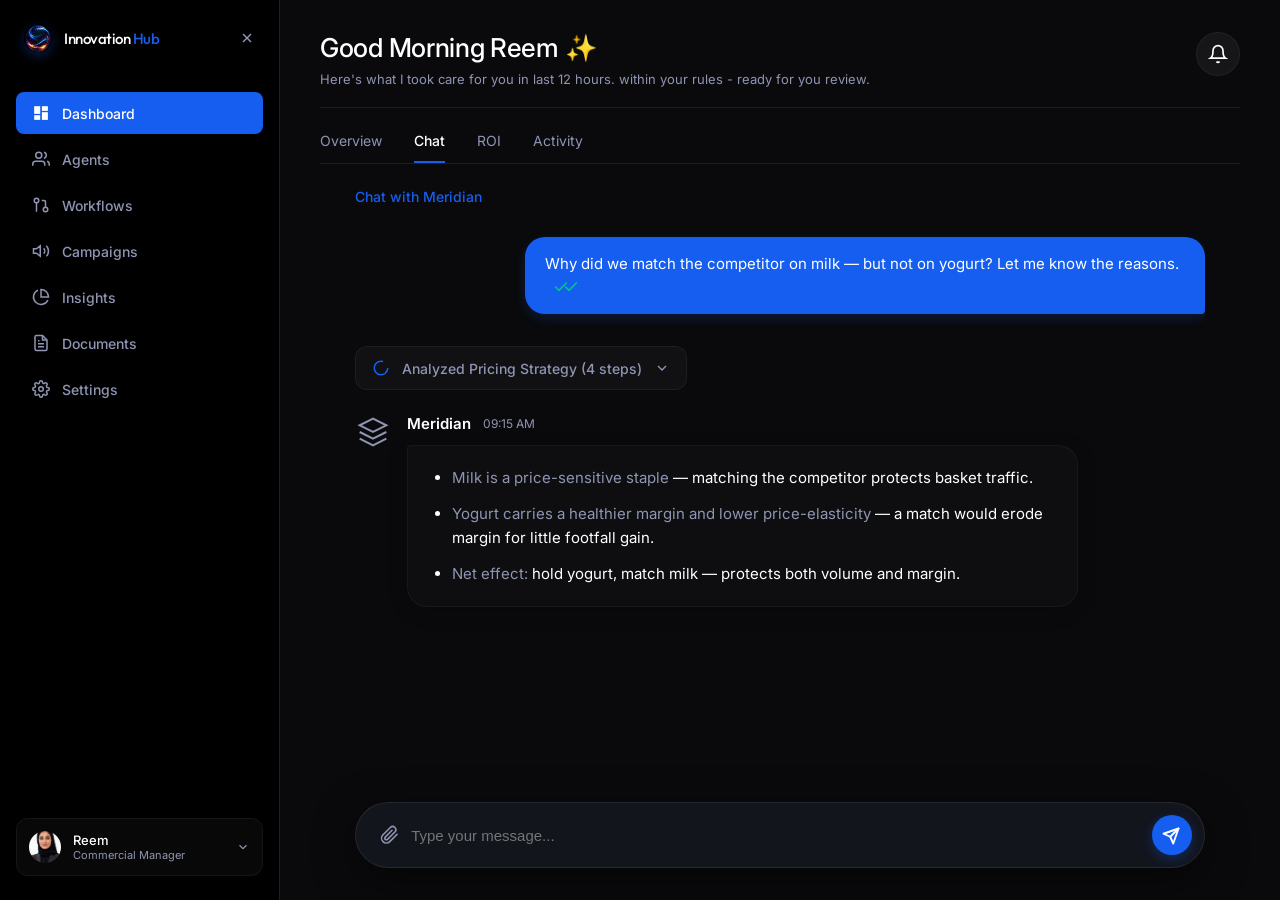
==== chat.html @ b7853b03 "Update chat layout and dark theme UI" ====
<!DOCTYPE html>
<html lang="en">
<head>
  <meta charset="UTF-8">
  <meta name="viewport" content="width=device-width, initial-scale=1.0">
  <title>Innovation Hub - Dark AI</title>
  <link rel="stylesheet" href="styles.css">
</head>
<body>

  <!-- Sidebar -->
  <aside class="sidebar" style="background: #000000; padding: 24px 16px; border-right: 1px solid rgba(255,255,255,0.12);">
    <div class="logo-area" style="display: flex; align-items: center; justify-content: space-between; margin-bottom: 40px; padding: 0 8px;">
      <div style="display: flex; align-items: center; gap: 12px;">
        <div class="logo-icon" style="width: 28px; height: 28px; border-radius: 50%; overflow: hidden; display: flex; align-items: center; justify-content: center; background: #000;">
          <img src="logo.jpg" alt="Logo" style="width: 100%; height: 100%; object-fit: cover;">
        </div>
        <div class="logo-text" style="font-size: 15px; font-weight: 500; color: #fff;">Innovation <span style="color: #155EEF;">Hub</span></div>
      </div>
      <svg viewBox="0 0 24 24" width="16" height="16" fill="none" stroke="#8F95B2" stroke-width="2"><line x1="18" y1="6" x2="6" y2="18"></line><line x1="6" y1="6" x2="18" y2="18"></line></svg>
    </div>

    <nav class="nav-menu" style="display: flex; flex-direction: column; gap: 4px;">
      <a href="#" class="nav-item active" style="background: #155EEF; color: #fff; padding: 12px 16px; border-radius: 8px; display: flex; align-items: center; gap: 12px; font-size: 14px; font-weight: 500; text-decoration: none; border-left: none;">
        <img src="dashboard-icon.png" style="width: 18px; height: 18px; object-fit: contain; mix-blend-mode: screen;">
        Dashboard
      </a>
      <a href="#" class="nav-item" style="color: #8F95B2; padding: 12px 16px; border-radius: 8px; display: flex; align-items: center; gap: 12px; font-size: 14px; font-weight: 500; text-decoration: none;">
        <svg viewBox="0 0 24 24" width="18" height="18" fill="none" stroke="#8F95B2" stroke-width="2"><path d="M17 21v-2a4 4 0 0 0-4-4H5a4 4 0 0 0-4 4v2"></path><circle cx="9" cy="7" r="4"></circle><path d="M23 21v-2a4 4 0 0 0-3-3.87"></path><path d="M16 3.13a4 4 0 0 1 0 7.75"></path></svg>
        Agents
      </a>
      <a href="#" class="nav-item" style="color: #8F95B2; padding: 12px 16px; border-radius: 8px; display: flex; align-items: center; gap: 12px; font-size: 14px; font-weight: 500; text-decoration: none;">
        <svg viewBox="0 0 24 24" width="18" height="18" fill="none" stroke="#8F95B2" stroke-width="2"><circle cx="18" cy="18" r="3"></circle><circle cx="6" cy="6" r="3"></circle><path d="M13 6h3a2 2 0 0 1 2 2v7"></path><line x1="6" y1="9" x2="6" y2="21"></line></svg>
        Workflows
      </a>
      <a href="#" class="nav-item" style="color: #8F95B2; padding: 12px 16px; border-radius: 8px; display: flex; align-items: center; gap: 12px; font-size: 14px; font-weight: 500; text-decoration: none;">
        <svg viewBox="0 0 24 24" width="18" height="18" fill="none" stroke="#8F95B2" stroke-width="2"><polygon points="11 5 6 9 2 9 2 15 6 15 11 19 11 5"></polygon><path d="M19.07 4.93a10 10 0 0 1 0 14.14M15.54 8.46a5 5 0 0 1 0 7.07"></path></svg>
        Campaigns
      </a>
      <a href="#" class="nav-item" style="color: #8F95B2; padding: 12px 16px; border-radius: 8px; display: flex; align-items: center; gap: 12px; font-size: 14px; font-weight: 500; text-decoration: none;">
        <svg viewBox="0 0 24 24" width="18" height="18" fill="none" stroke="#8F95B2" stroke-width="2"><path d="M21.21 15.89A10 10 0 1 1 8 2.83"></path><path d="M22 12A10 10 0 0 0 12 2v10z"></path></svg>
        Insights
      </a>
      <a href="#" class="nav-item" style="color: #8F95B2; padding: 12px 16px; border-radius: 8px; display: flex; align-items: center; gap: 12px; font-size: 14px; font-weight: 500; text-decoration: none;">
        <svg viewBox="0 0 24 24" width="18" height="18" fill="none" stroke="#8F95B2" stroke-width="2"><path d="M14 2H6a2 2 0 0 0-2 2v16a2 2 0 0 0 2 2h12a2 2 0 0 0 2-2V8z"></path><polyline points="14 2 14 8 20 8"></polyline><line x1="16" y1="13" x2="8" y2="13"></line><line x1="16" y1="17" x2="8" y2="17"></line><polyline points="10 9 9 9 8 9"></polyline></svg>
        Documents
      </a>
      <a href="#" class="nav-item" style="color: #8F95B2; padding: 12px 16px; border-radius: 8px; display: flex; align-items: center; gap: 12px; font-size: 14px; font-weight: 500; text-decoration: none;">
        <svg viewBox="0 0 24 24" width="18" height="18" fill="none" stroke="#8F95B2" stroke-width="2"><circle cx="12" cy="12" r="3"></circle><path d="M19.4 15a1.65 1.65 0 0 0 .33 1.82l.06.06a2 2 0 0 1 0 2.83 2 2 0 0 1-2.83 0l-.06-.06a1.65 1.65 0 0 0-1.82-.33 1.65 1.65 0 0 0-1 1.51V21a2 2 0 0 1-2 2 2 2 0 0 1-2-2v-.09A1.65 1.65 0 0 0 9 19.4a1.65 1.65 0 0 0-1.82.33l-.06.06a2 2 0 0 1-2.83 0 2 2 0 0 1 0-2.83l.06-.06A1.65 1.65 0 0 0 4.68 15a1.65 1.65 0 0 0-1.51-1H3a2 2 0 0 1-2-2 2 2 0 0 1 2-2h.09A1.65 1.65 0 0 0 4.6 9a1.65 1.65 0 0 0-.33-1.82l-.06-.06a2 2 0 0 1 0-2.83 2 2 0 0 1 2.83 0l.06.06A1.65 1.65 0 0 0 9 4.68a1.65 1.65 0 0 0 1-1.51V3a2 2 0 0 1 2-2 2 2 0 0 1 2 2v.09a1.65 1.65 0 0 0 1 1.51 1.65 1.65 0 0 0 1.82-.33l.06-.06a2 2 0 0 1 2.83 0 2 2 0 0 1 0 2.83l-.06.06a1.65 1.65 0 0 0-.33 1.82V9a1.65 1.65 0 0 0 1.51 1H21a2 2 0 0 1 2 2 2 2 0 0 1-2 2h-.09a1.65 1.65 0 0 0-1.51 1z"></path></svg>
        Settings
      </a>
    </nav>

    <div class="sidebar-profile" style="position: absolute; bottom: 24px; left: 16px; right: 16px; display: flex; align-items: center; justify-content: space-between; padding: 12px; background: rgba(255, 255, 255, 0.03); border: 1px solid rgba(255,255,255,0.05); border-radius: 12px; cursor: pointer;">
      <div style="display: flex; align-items: center; gap: 12px;">
        <div style="width: 32px; height: 32px; border-radius: 50%; overflow: hidden;">
          <img src="profile.jpg" alt="Profile" style="width: 100%; height: 100%; object-fit: cover; object-position: center 20%; transform: scale(1.3);">
        </div>
        <div style="display: flex; flex-direction: column;">
          <span style="font-size: 13px; font-weight: 500; color: #fff;">Reem</span>
          <span style="font-size: 11px; color: #8F95B2;">Commercial Manager</span>
        </div>
      </div>
      <svg viewBox="0 0 24 24" width="14" height="14" fill="none" stroke="#8F95B2" stroke-width="2"><polyline points="6 9 12 15 18 9"></polyline></svg>
    </div>
  </aside>

  <!-- Main Content -->
  <main class="main-content">
    <div class="content-scroll" style="padding: 32px 40px; height: 100vh; overflow: hidden; display: flex; flex-direction: column; background: #0A0A0C;">
<!-- Welcome Header -->
      <div style="margin-bottom: 24px; display: flex; justify-content: space-between; align-items: flex-start; border-bottom: 1px solid rgba(255,255,255,0.08); padding-bottom: 20px; flex-shrink: 0;">
        <div>
          <h1 style="font-size: 26px; font-weight: 500; color: #FFFFFF; margin-bottom: 8px; letter-spacing: -0.3px;">Good Morning Reem ✨</h1>
          <p style="font-size: 13px; color: #8F95B2;">Here's what I took care for you in last 12 hours. within your rules - ready for you review.</p>
        </div>
        <button class="notification-btn" style="background: rgba(255,255,255,0.05); border: 1px solid rgba(255,255,255,0.05); border-radius: 50%; width: 44px; height: 44px; display: flex; align-items: center; justify-content: center; cursor: pointer;">
          <svg viewBox="0 0 24 24" width="20" height="20" fill="none" stroke="#FFFFFF" stroke-width="2"><path d="M18 8A6 6 0 0 0 6 8c0 7-3 9-3 9h18s-3-2-3-9"></path><path d="M13.73 21a2 2 0 0 1-3.46 0"></path></svg>
        </button>
      </div>

      
      
      
<!-- Navigation Tabs -->
      <div style="display: flex; gap: 32px; border-bottom: 1px solid rgba(255,255,255,0.08); margin-bottom: 24px; padding-bottom: 0;">
        <a href="index.html" style="padding-bottom: 12px; color: #8F95B2; font-size: 14px; font-weight: 400; cursor: pointer; text-decoration: none;">Overview</a>
        <div style="padding-bottom: 12px; border-bottom: 2px solid #155EEF; color: #FFFFFF; font-size: 14px; font-weight: 500; cursor: pointer;">Chat</div>
        <div style="padding-bottom: 12px; color: #8F95B2; font-size: 14px; font-weight: 400; cursor: pointer;">ROI</div>
        <div style="padding-bottom: 12px; color: #8F95B2; font-size: 14px; font-weight: 400; cursor: pointer;">Activity</div>
      </div>
      
      <!-- Chat Container -->
      <div style="flex: 1; max-width: 850px; width: 100%; margin: 0 auto; display: flex; flex-direction: column; position: relative; padding-bottom: 120px; overflow-y: auto;">
        
        <!-- Chat Header -->
        <div style="color: #155EEF; font-size: 14px; font-weight: 500; margin-bottom: 32px;">Chat with Meridian</div>

        <!-- User Message -->
        <div style="display: flex; justify-content: flex-end; margin-bottom: 32px;">
          <div style="background: #155EEF; color: #FFFFFF; padding: 16px 20px; border-radius: 20px 20px 4px 20px; max-width: 80%; font-size: 15px; line-height: 1.5; box-shadow: 0 4px 12px rgba(21, 94, 239, 0.2);">
            Why did we match the competitor on milk — but not on yogurt? Let me know the reasons.
            <span style="display: inline-flex; align-items: center; margin-left: 8px; vertical-align: middle;">
              <svg viewBox="0 0 24 24" width="16" height="16" fill="none" stroke="#00C48C" stroke-width="2.5" stroke-linecap="round" stroke-linejoin="round" style="margin-right: -6px;"><polyline points="20 6 9 17 4 12"></polyline></svg>
              <svg viewBox="0 0 24 24" width="16" height="16" fill="none" stroke="#00C48C" stroke-width="2.5" stroke-linecap="round" stroke-linejoin="round"><polyline points="20 6 9 17 4 12"></polyline></svg>
            </span>
          </div>
        </div>

        <!-- AI Thinking Steps -->
        <div style="display: flex; justify-content: flex-start; margin-bottom: 24px;">
          <div style="display: flex; flex-direction: column; gap: 12px; width: 100%; max-width: 80%;">
            <!-- Thinking Header -->
            <div style="display: flex; align-items: center; gap: 12px; cursor: pointer; color: #8F95B2; font-size: 14px; font-weight: 500; padding: 12px 16px; background: rgba(255,255,255,0.03); border: 1px solid rgba(255,255,255,0.05); border-radius: 12px; width: fit-content;" onclick="const steps = document.getElementById('thinking-steps'); const icon = document.getElementById('thinking-chevron'); if(steps.style.display === 'none'){ steps.style.display = 'flex'; icon.style.transform = 'rotate(180deg)'; } else { steps.style.display = 'none'; icon.style.transform = 'rotate(0deg)'; }">
              <svg viewBox="0 0 24 24" width="18" height="18" fill="none" stroke="currentColor" stroke-width="2" class="spin-animation" style="color: #155EEF;"><path d="M21 12a9 9 0 1 1-6.219-8.56"></path></svg>
              Analyzed Pricing Strategy (4 steps)
              <svg id="thinking-chevron" viewBox="0 0 24 24" width="16" height="16" fill="none" stroke="currentColor" stroke-width="2" style="transition: transform 0.2s;"><polyline points="6 9 12 15 18 9"></polyline></svg>
            </div>
            <!-- Expanded Steps -->
            <div id="thinking-steps" style="display: none; flex-direction: column; gap: 16px; padding: 16px; border-left: 2px solid rgba(255,255,255,0.05); margin-left: 16px;">
              <div style="display: flex; align-items: flex-start; gap: 12px; color: #8F95B2; font-size: 13px;">
                <svg viewBox="0 0 24 24" width="16" height="16" fill="none" stroke="#10B981" stroke-width="2"><polyline points="20 6 9 17 4 12"></polyline></svg>
                Evaluating historical demand elasticity for dairy categories
              </div>
              <div style="display: flex; align-items: flex-start; gap: 12px; color: #8F95B2; font-size: 13px;">
                <svg viewBox="0 0 24 24" width="16" height="16" fill="none" stroke="#10B981" stroke-width="2"><polyline points="20 6 9 17 4 12"></polyline></svg>
                Comparing profit margins between Milk (3%) and Yogurt (18%)
              </div>
              <div style="display: flex; align-items: flex-start; gap: 12px; color: #8F95B2; font-size: 13px;">
                <svg viewBox="0 0 24 24" width="16" height="16" fill="none" stroke="#10B981" stroke-width="2"><polyline points="20 6 9 17 4 12"></polyline></svg>
                Simulating footfall impact of matched vs unmatched milk prices
              </div>
              <div style="display: flex; align-items: flex-start; gap: 12px; color: #FFFFFF; font-size: 13px; font-weight: 500;">
                <svg viewBox="0 0 24 24" width="16" height="16" fill="none" stroke="#155EEF" stroke-width="2"><circle cx="12" cy="12" r="10"></circle><circle cx="12" cy="12" r="4"></circle></svg>
                Generating finalized strategic recommendation
              </div>
            </div>
          </div>
        </div>

        <!-- Bot Response -->
        <div style="display: flex; justify-content: flex-start; margin-bottom: 24px;">
          <div style="display: flex; align-items: flex-start; gap: 16px; max-width: 85%;">
            <!-- Avatar -->
            <div style="width: 36px; height: 36px; display: flex; align-items: center; justify-content: center; flex-shrink: 0;">
              <svg viewBox="0 0 24 24" width="32" height="32" fill="none" stroke="#8F95B2" stroke-width="1.5">
                <path d="M12 2L2 7l10 5 10-5-10-5zM2 17l10 5 10-5M2 12l10 5 10-5"></path>
              </svg>
            </div>
            
            <!-- Message Content -->
            <div style="display: flex; flex-direction: column;">
              <!-- Metadata -->
              <div style="display: flex; align-items: center; gap: 12px; margin-bottom: 12px;">
                <span style="color: #FFFFFF; font-weight: 600; font-size: 15px;">Meridian</span>
                <span style="color: #8F95B2; font-size: 12px;">09:15 AM</span>
              </div>
              
              <!-- Response Bubble -->
              <div style="background: rgba(255,255,255,0.02); border: 1px solid rgba(255,255,255,0.04); border-radius: 4px 20px 20px 20px; padding: 20px 24px; color: #FFFFFF; font-size: 15px; line-height: 1.6; box-shadow: 0 4px 20px rgba(0,0,0,0.2);">
                <ul style="margin: 0; padding-left: 20px; display: flex; flex-direction: column; gap: 12px;">
                  <li style="color: #FFFFFF;"><span style="color: #8F95B2;">Milk is a price-sensitive staple</span> — matching the competitor protects basket traffic.</li>
                  <li style="color: #FFFFFF;"><span style="color: #8F95B2;">Yogurt carries a healthier margin and lower price-elasticity</span> — a match would erode margin for little footfall gain.</li>
                  <li style="color: #FFFFFF;"><span style="color: #8F95B2;">Net effect:</span> hold yogurt, match milk — protects both volume and margin.</li>
                </ul>
              </div>
            </div>
          </div>
        </div>
      </div>

      <!-- Floating Prompt Box -->
      <div style="position: fixed; bottom: 32px; left: calc(280px + (100vw - 280px) / 2); transform: translateX(-50%); width: 100%; max-width: 850px; background: #13151D; border: 1px solid rgba(255,255,255,0.08); border-radius: 100px; padding: 12px 12px 12px 24px; display: flex; align-items: center; justify-content: space-between; box-shadow: 0 12px 40px rgba(0,0,0,0.5); z-index: 1000;">
        <div style="display: flex; align-items: center; gap: 12px; flex: 1;">
          <svg viewBox="0 0 24 24" width="20" height="20" fill="none" stroke="#8F95B2" stroke-width="2" stroke-linecap="round" stroke-linejoin="round"><path d="M21.44 11.05l-9.19 9.19a6 6 0 0 1-8.49-8.49l9.19-9.19a4 4 0 0 1 5.66 5.66l-9.2 9.19a2 2 0 0 1-2.83-2.83l8.49-8.48"></path></svg>
          <input type="text" placeholder="Type your message..." style="background: transparent; border: none; color: #FFFFFF; font-size: 15px; outline: none; width: 100%;">
        </div>
        <button style="background: #155EEF; border: none; border-radius: 50%; width: 40px; height: 40px; display: flex; align-items: center; justify-content: center; cursor: pointer; margin-left: 12px; transition: transform 0.2s; box-shadow: 0 4px 12px rgba(21, 94, 239, 0.3);">
          <svg viewBox="0 0 24 24" width="18" height="18" fill="none" stroke="#FFFFFF" stroke-width="2.5" stroke-linecap="round" stroke-linejoin="round" style="margin-left: -2px; margin-top: 2px;"><line x1="22" y1="2" x2="11" y2="13"></line><polygon points="22 2 15 22 11 13 2 9 22 2"></polygon></svg>
        </button>
      </div>
  </main>


</body>
</html>
---- styles.css ----
/* ============================================
   Innovation Hub - Dark Mode Design System
   ============================================ */

@import url('https://fonts.googleapis.com/css2?family=Outfit:wght@300;400;500;600;700&family=Inter:wght@400;500;600&display=swap');

:root {
  /* Core Colors */
  --bg-dark: #07090E; /* Very dark blue-black background */
  --bg-surface: #0E131F; /* Dark surface for cards */
  --bg-surface-glass: rgba(14, 19, 31, 0.75);
  --border-color: #1A2235; /* Subtle borders */
  
  /* Primary Accents */
  --color-primary: #155EEF; /* Vibrant Blue from the image */
  --color-primary-glow: rgba(21, 94, 239, 0.3);
  --color-primary-dark: #0D4AC0;
  
  /* Text */
  --text-primary: #f8fafc;
  --text-secondary: #a1a1aa;
  
  /* Status Colors */
  --status-active: #10b981; /* Emerald */
  --status-active-glow: rgba(16, 185, 129, 0.3);
  --status-idle: #64748b; /* Slate */
  
  /* Layout Dimensions */
  --sidebar-width: 280px;
  --header-height: 80px;
  
  /* Typography */
  --font-display: 'Outfit', sans-serif;
  --font-body: 'Inter', sans-serif;
}

* {
  box-sizing: border-box;
  margin: 0;
  padding: 0;
}

body {
  font-family: var(--font-body);
  background-color: var(--bg-dark);
  color: var(--text-primary);
  display: flex;
  height: 100vh;
  overflow: hidden;
  background-image: radial-gradient(ellipse at 50% 0%, rgba(21, 94, 239, 0.18) 0%, transparent 60%);
}

/* --- Utilities --- */
.glass-panel {
  background: var(--bg-surface-glass);
  backdrop-filter: blur(20px);
  -webkit-backdrop-filter: blur(20px);
  border: 1px solid var(--border-color);
  border-radius: 16px;
}

.text-gradient {
  background: linear-gradient(135deg, #e879f9, #a855f7);
  -webkit-background-clip: text;
  -webkit-text-fill-color: transparent;
}

/* --- Sidebar --- */
.sidebar {
  width: var(--sidebar-width);
  height: 100vh;
  background: var(--bg-surface);
  border-right: 1px solid var(--border-color);
  display: flex;
  flex-direction: column;
  padding: 24px;
  position: relative;
  z-index: 100;
}

.logo-area {
  display: flex;
  align-items: center;
  gap: 12px;
  margin-bottom: 48px;
}

.logo-icon {
  width: 36px;
  height: 36px;
  background: linear-gradient(135deg, var(--color-primary), var(--color-primary-dark));
  border-radius: 10px;
  display: flex;
  align-items: center;
  justify-content: center;
  box-shadow: 0 4px 12px var(--color-primary-glow);
}

.logo-text {
  font-family: var(--font-display);
  font-size: 20px;
  font-weight: 400;
  letter-spacing: -0.5px;
}

.nav-menu {
  display: flex;
  flex-direction: column;
  gap: 8px;
  flex: 1;
}

.nav-item {
  display: flex;
  align-items: center;
  gap: 14px;
  padding: 14px 16px;
  border-radius: 12px;
  color: var(--text-secondary);
  text-decoration: none;
  font-weight: 400;
  font-size: 15px;
  transition: all 0.2s ease;
}

.nav-item:hover {
  background: rgba(255, 255, 255, 0.05);
  color: var(--text-primary);
}

.nav-item.active {
  background: linear-gradient(90deg, rgba(168, 85, 247, 0.15) 0%, transparent 100%);
  color: var(--text-primary);
  border-left: 3px solid var(--color-primary);
}

.nav-item svg {
  stroke-width: 2;
  transition: all 0.2s ease;
}

.nav-item.active svg {
  stroke: var(--color-primary);
}

/* User Profile Mini */
.sidebar-profile {
  margin-top: auto;
  display: flex;
  align-items: center;
  gap: 12px;
  padding: 16px;
  background: rgba(255, 255, 255, 0.03);
  border-radius: 16px;
  border: 1px solid var(--border-color);
  cursor: pointer;
  transition: border-color 0.2s ease;
}

.sidebar-profile:hover {
  border-color: rgba(255, 255, 255, 0.1);
}

.profile-img {
  width: 40px;
  height: 40px;
  border-radius: 50%;
  object-fit: cover;
  border: 2px solid var(--border-color);
}

.profile-info {
  flex: 1;
}

.profile-name {
  font-size: 14px;
  font-weight: 400;
  color: var(--text-primary);
}

.profile-role {
  font-size: 12px;
  color: var(--text-secondary);
  margin-top: 2px;
}

/* --- Main Content --- */
.main-content {
  flex: 1;
  display: flex;
  flex-direction: column;
  position: relative;
}

/* Top Header */
.top-header {
  height: var(--header-height);
  padding: 0 40px;
  display: flex;
  align-items: center;
  justify-content: space-between;
  border-bottom: 1px solid rgba(255, 255, 255, 0.05);
}

.header-title {
  font-family: var(--font-display);
  font-size: 24px;
  font-weight: 400;
}

.header-actions {
  display: flex;
  align-items: center;
  gap: 16px;
}

.btn-icon {
  background: transparent;
  border: 1px solid var(--border-color);
  color: var(--text-secondary);
  width: 40px;
  height: 40px;
  border-radius: 12px;
  display: flex;
  align-items: center;
  justify-content: center;
  cursor: pointer;
  transition: all 0.2s ease;
}

.btn-icon:hover {
  background: rgba(255, 255, 255, 0.05);
  color: var(--text-primary);
}

/* Content Area */
.content-scroll {
  flex: 1;
  overflow-y: auto;
  padding: 40px;
}

/* Tabs */
.content-tabs {
  display: flex;
  gap: 32px;
  border-bottom: 1px solid var(--border-color);
  margin-bottom: 32px;
}

.tab {
  padding: 0 0 16px 0;
  color: var(--text-secondary);
  font-weight: 400;
  font-size: 15px;
  cursor: pointer;
  position: relative;
  transition: color 0.2s ease;
}

.tab:hover {
  color: var(--text-primary);
}

.tab.active {
  color: var(--text-primary);
}

.tab.active::after {
  content: '';
  position: absolute;
  bottom: -1px;
  left: 0;
  width: 100%;
  height: 2px;
  background: var(--color-primary);
  border-radius: 2px 2px 0 0;
  box-shadow: 0 -2px 10px var(--color-primary-glow);
}

/* Dashboard Grid */
.dashboard-grid {
  display: grid;
  grid-template-columns: repeat(3, 1fr);
  gap: 24px;
  margin-bottom: 32px;
}

.stat-card {
  padding: 24px;
  display: flex;
  flex-direction: column;
  gap: 12px;
  position: relative;
  overflow: hidden;
}

.stat-card::before {
  content: '';
  position: absolute;
  top: 0; left: 0; right: 0; height: 100%;
  background: linear-gradient(180deg, rgba(255,255,255,0.03) 0%, transparent 100%);
  pointer-events: none;
}

.stat-header {
  display: flex;
  justify-content: space-between;
  align-items: center;
  color: var(--text-secondary);
  font-size: 14px;
  font-weight: 400;
}

.stat-value {
  font-family: var(--font-display);
  font-size: 36px;
  font-weight: 400;
  color: var(--text-primary);
}

.stat-trend {
  display: flex;
  align-items: center;
  gap: 4px;
  font-size: 13px;
  font-weight: 400;
}

.trend-up { color: var(--status-active); }
.trend-down { color: var(--color-danger); }

/* AI Agent Cards */
.section-title {
  font-family: var(--font-display);
  font-size: 20px;
  font-weight: 400;
  margin-bottom: 20px;
  display: flex;
  align-items: center;
  gap: 12px;
}

.agent-grid {
  display: grid;
  grid-template-columns: repeat(auto-fit, minmax(280px, 1fr));
  gap: 24px;
}

.agent-card {
  padding: 24px;
  display: flex;
  flex-direction: column;
  transition: transform 0.2s ease, box-shadow 0.2s ease;
  cursor: pointer;
}

.agent-card:hover {
  transform: translateY(-4px);
  box-shadow: 0 12px 24px rgba(0, 0, 0, 0.4);
  border-color: rgba(168, 85, 247, 0.4);
}

.agent-header {
  display: flex;
  justify-content: space-between;
  align-items: flex-start;
  margin-bottom: 16px;
}

.agent-icon-wrapper {
  width: 48px;
  height: 48px;
  border-radius: 12px;
  background: rgba(255, 255, 255, 0.05);
  display: flex;
  align-items: center;
  justify-content: center;
  color: var(--color-primary);
}

.agent-status {
  padding: 4px 10px;
  border-radius: 12px;
  font-size: 11px;
  font-weight: 400;
  text-transform: uppercase;
  letter-spacing: 0.5px;
}

.status-active {
  background: var(--status-active-glow);
  color: var(--status-active);
  border: 1px solid rgba(16, 185, 129, 0.2);
}

.status-idle {
  background: rgba(100, 116, 139, 0.2);
  color: var(--status-idle);
  border: 1px solid rgba(100, 116, 139, 0.2);
}

.agent-name {
  font-family: var(--font-display);
  font-size: 18px;
  font-weight: 400;
  margin-bottom: 6px;
}

.agent-desc {
  font-size: 13px;
  color: var(--text-secondary);
  line-height: 1.5;
  margin-bottom: 24px;
  flex: 1;
}

.agent-progress {
  height: 4px;
  background: rgba(255, 255, 255, 0.1);
  border-radius: 2px;
  overflow: hidden;
}

.progress-bar {
  height: 100%;
  background: linear-gradient(90deg, var(--color-primary), #e879f9);
  border-radius: 2px;
  box-shadow: 0 0 10px var(--color-primary-glow);
}


/* ============================================
   Summary Page Styles
   ============================================ */

.summary-header-wrap {
  margin-bottom: 24px;
}

.summary-header-top {
  margin-bottom: 12px;
}

.back-link {
  display: inline-flex;
  align-items: center;
  gap: 8px;
  color: var(--color-primary);
  font-weight: 400;
  text-decoration: none;
  font-size: 14px;
}

.summary-header-main {
  display: flex;
  justify-content: space-between;
  align-items: flex-start;
}

.summary-title {
  font-size: 28px;
  font-weight: 400;
  color: var(--color-text-primary);
  margin-bottom: 4px;
}

.summary-subtitle {
  font-size: 15px;
  color: var(--color-text-secondary);
}

.summary-actions {
  display: flex;
  align-items: center;
  gap: 12px;
}

.btn-outline {
  display: inline-flex;
  align-items: center;
  gap: 8px;
  padding: 10px 16px;
  background-color: transparent;
  border: 1px solid var(--border-color);
  border-radius: 8px;
  font-family: var(--font-family);
  font-size: 14px;
  font-weight: 400;
  color: var(--color-text-primary);
  cursor: pointer;
  transition: background-color 0.2s;
}

.btn-outline:hover {
  background-color: rgba(255, 255, 255, 0.05);
}

.btn-icon {
  display: inline-flex;
  align-items: center;
  justify-content: center;
  width: 40px;
  height: 40px;
  background-color: transparent;
  border: 1px solid var(--border-color);
  border-radius: 8px;
  color: var(--color-text-primary);
  cursor: pointer;
}

/* Summary Layout */
.summary-layout {
  display: grid;
  grid-template-columns: minmax(0, 7fr) minmax(0, 3fr);
  gap: 24px;
  align-items: start;
}

.summary-left {
  background-color: var(--bg-surface-glass); backdrop-filter: blur(16px);
  border-radius: var(--card-radius);
  box-shadow: var(--card-shadow);
  padding: 32px;
}

.summary-right {
  background-color: var(--bg-surface-glass); backdrop-filter: blur(16px);
  border-radius: var(--card-radius);
  box-shadow: var(--card-shadow);
  padding: 32px;
}

/* Tabs */
.summary-tabs {
  display: flex;
  gap: 32px;
  border-bottom: 1px solid var(--border-color);
  margin-bottom: 32px;
}

.tab-item {
  padding-bottom: 16px;
  font-size: 15px;
  font-weight: 400;
  color: var(--color-text-secondary);
  cursor: pointer;
  position: relative;
}

.tab-item.active {
  color: var(--color-text-primary);
  font-weight: 400;
}

.tab-item.active::after {
  content: '';
  position: absolute;
  bottom: -1px;
  left: 0;
  width: 100%;
  height: 2px;
  background-color: var(--color-primary);
}

/* Sections */
.summary-section {
  margin-bottom: 36px;
}

.summary-section:last-child {
  margin-bottom: 0;
}

.section-header {
  display: flex;
  justify-content: space-between;
  align-items: baseline;
  margin-bottom: 16px;
}

.section-heading {
  font-size: 18px;
  font-weight: 400;
  color: var(--color-text-primary);
  margin-bottom: 16px;
}

.section-header .section-heading {
  margin-bottom: 0;
}

.view-detailed-link {
  font-size: 14px;
  font-weight: 400;
  color: var(--color-primary);
  text-decoration: none;
}

.section-text {
  font-size: 15px;
  color: var(--color-text-secondary);
  line-height: 1.6;
}

/* Agent Pills */
.agent-pills {
  display: flex;
  flex-wrap: wrap;
  gap: 12px;
}

.agent-pill {
  background-color: #F5F3FF;
  color: var(--color-primary);
  padding: 8px 16px;
  border-radius: 20px;
  font-size: 13px;
  font-weight: 400;
}

/* Triggering List */
.triggering-list {
  list-style: none;
  padding: 0;
}

.triggering-list li {
  position: relative;
  padding-left: 20px;
  margin-bottom: 12px;
  font-size: 15px;
  color: var(--color-text-secondary);
}

.triggering-list li::before {
  content: '';
  position: absolute;
  left: 0;
  top: 8px;
  width: 6px;
  height: 6px;
  background-color: var(--color-primary);
  border-radius: 50%;
}

/* Contributions Grid */
.contributions-grid {
  display: grid;
  grid-template-columns: repeat(4, 1fr);
  gap: 16px;
}

.contribution-card {
  border: 1px solid var(--border-color);
  border-radius: 12px;
  padding: 20px;
  display: flex;
  flex-direction: column;
}

.contrib-title {
  font-weight: 400;
  font-size: 14px;
  color: var(--color-text-primary);
  margin-bottom: 8px;
}

.contrib-text {
  font-size: 13px;
  color: var(--color-text-secondary);
  line-height: 1.5;
  margin-bottom: 20px;
  flex-grow: 1;
}

.contrib-link {
  font-size: 12px;
  font-weight: 400;
  color: var(--color-primary);
}

/* Risks Grid */
.risks-grid {
  display: grid;
  grid-template-columns: repeat(5, 1fr);
  gap: 16px;
}

.risk-card {
  border: 1px solid var(--border-color);
  border-radius: 12px;
  padding: 16px;
  display: flex;
  flex-direction: column;
}

.risk-icon {
  color: var(--color-primary);
  margin-bottom: 12px;
}

.risk-icon svg {
  width: 24px;
  height: 24px;
}

.risk-title {
  font-weight: 400;
  font-size: 13px;
  color: var(--color-text-primary);
  margin-bottom: 6px;
}

.risk-desc {
  font-size: 12px;
  color: var(--color-text-secondary);
  line-height: 1.4;
}

/* Data Sources Row */
.data-sources-row {
  display: flex;
  justify-content: flex-start;
  gap: 48px;
}

.data-source-item {
  display: flex;
  flex-direction: column;
  align-items: flex-start;
}

.ds-val {
  display: flex;
  align-items: center;
  gap: 8px;
  font-size: 20px;
  font-weight: 400;
  color: var(--color-text-primary);
  margin-bottom: 4px;
}

.ds-val svg {
  width: 20px;
  height: 20px;
  color: var(--color-primary);
}

.ds-label {
  font-size: 13px;
  color: var(--color-text-secondary);
}

/* Decision Timeline */
.decision-heading {
  margin-bottom: 32px;
}

.decision-timeline {
  position: relative;
}

.timeline-item {
  display: flex;
  position: relative;
  margin-bottom: 32px;
}

.timeline-item:last-child {
  margin-bottom: 0;
}

.timeline-item::before {
  content: '';
  position: absolute;
  left: 51px;
  top: 32px;
  bottom: -32px;
  width: 2px;
  background-color: var(--color-border);
  z-index: 1;
}

.timeline-item:last-child::before {
  display: none;
}

.timeline-step {
  width: 32px;
  font-weight: 400;
  font-size: 15px;
  color: var(--color-text-primary);
  padding-top: 6px;
}

.timeline-node {
  width: 40px;
  height: 40px;
  border-radius: 50%;
  background-color: var(--color-page-bg);
  display: flex;
  align-items: center;
  justify-content: center;
  margin-right: 16px;
  position: relative;
  z-index: 2;
}

.timeline-icon svg {
  width: 20px;
  height: 20px;
  color: var(--color-text-primary);
}

.timeline-content {
  flex-grow: 1;
  padding-top: 4px;
}

.timeline-title {
  font-weight: 400;
  font-size: 14px;
  color: var(--color-text-primary);
  margin-bottom: 2px;
}

.timeline-action {
  font-weight: 400;
  font-size: 15px;
  color: var(--color-text-primary);
  margin-bottom: 4px;
}

.timeline-desc {
  font-size: 13px;
  color: var(--color-text-secondary);
}

/* ============================================
   Analysis Page Styles & Padding Updates
   ============================================ */
.analysis-page-content {
  display: flex;
  flex-direction: column;
  height: 100vh;
  overflow: hidden;
  padding: 0;
}

.analysis-scroll-area {
  flex: 1;
  overflow-y: auto;
  padding: 40px 64px 0 64px;
}

.analysis-bottom-area {
  padding: 0 64px 24px 64px;
  background-color: var(--color-page-bg);
  flex-shrink: 0;
}

.summary-page-content {
  padding: 40px 64px;
}

.analysis-card {
  background-color: var(--bg-surface-glass); backdrop-filter: blur(16px);
  border: 1px solid var(--border-color);
  border-radius: var(--card-radius);
  box-shadow: var(--card-shadow);
  padding: 32px;
  position: relative;
  margin-bottom: 80px;
}

.analysis-main-header {
  display: flex;
  align-items: center;
  gap: 16px;
  margin-bottom: 24px;
}

.analysis-main-icon {
  width: 48px;
  height: 48px;
  border-radius: 50%;
  background-color: #F5F3FF;
  display: flex;
  align-items: center;
  justify-content: center;
  color: var(--color-primary);
}
.analysis-main-icon svg { width: 24px; height: 24px; }

.analysis-main-title { font-size: 20px; font-weight: 400; color: var(--color-text-primary); margin-bottom: 4px; }
.analysis-main-subtitle { font-size: 14px; color: var(--color-text-secondary); }

.analysis-meta { display: flex; gap: 40px; margin-bottom: 40px; }
.analysis-meta-item { display: flex; align-items: center; gap: 8px; font-size: 14px; font-weight: 400; color: var(--color-text-primary); }
.analysis-meta-item svg { width: 18px; height: 18px; color: var(--color-primary); }
.analysis-meta-item span.light { font-weight: 400; color: var(--color-text-secondary); }

/* Executive Snapshot */
.snapshot-table {
  display: flex;
  border-radius: 12px;
  border: 1px solid var(--border-color);
  overflow: hidden;
  margin-bottom: 40px;
}
.snapshot-col {
  flex: 1;
  padding: 16px 20px;
  text-align: center;
  border-right: 1px solid var(--border-color);
  background-color: #FAFAFA;
}
.snapshot-col:last-child { border-right: none; }
.snapshot-col:nth-child(even) { background-color: #FFFFFF; }
.snapshot-label { font-size: 13px; font-weight: 400; color: var(--color-text-primary); margin-bottom: 12px; }
.snapshot-value { font-size: 14px; font-weight: 400; color: var(--color-text-secondary); }

/* Agent Findings */
.findings-grid {
  display: grid;
  grid-template-columns: repeat(4, 1fr);
  gap: 16px;
  margin-bottom: 40px;
}
.finding-card {
  border: 1px solid var(--border-color);
  border-radius: 12px;
  padding: 20px;
}
.finding-header { display: flex; align-items: center; gap: 12px; margin-bottom: 16px; font-weight: 400; font-size: 15px; }
.finding-header svg { width: 20px; height: 20px; color: var(--color-primary); }
.finding-list { list-style: none; padding: 0; margin: 0; }
.finding-list li {
  position: relative; padding-left: 16px; margin-bottom: 12px; font-size: 13px; color: var(--color-text-secondary); line-height: 1.5;
}
.finding-list li::before {
  content: ''; position: absolute; left: 0; top: 6px; width: 4px; height: 4px; background-color: var(--color-primary); border-radius: 50%;
}

/* Response Scenario Comparison */
.scenario-chart-container {
  border: 1px solid var(--border-color);
  border-radius: 12px;
  padding: 40px 60px;
  margin-bottom: 40px;
  display: flex;
  justify-content: center;
}

.chart-mockup {
  position: relative;
  width: 100%;
  max-width: 600px;
  height: 250px;
  display: flex;
  justify-content: space-around;
  align-items: flex-end;
  border-bottom: 1px solid var(--border-color);
  background-image: linear-gradient(to top, var(--color-border) 1px, transparent 1px);
  background-size: 100% 50px;
  background-position: left bottom;
}

.chart-y-axis-left { position: absolute; left: -40px; top: -10px; bottom: -10px; display: flex; flex-direction: column; justify-content: space-between; font-size: 12px; color: var(--color-text-secondary); text-align: right; }
.chart-y-axis-right { position: absolute; right: -40px; top: -10px; bottom: -10px; display: flex; flex-direction: column; justify-content: space-between; font-size: 12px; color: var(--color-text-secondary); text-align: left; }
.chart-x-axis { position: absolute; bottom: -30px; left: 0; right: 0; display: flex; justify-content: space-around; font-size: 13px; color: var(--color-text-secondary); }

.chart-bar-group {
  display: flex;
  flex-direction: column;
  align-items: center;
  position: relative;
  z-index: 2;
  width: 40px;
}
.chart-bar { width: 100%; background-color: var(--color-primary); border-top-left-radius: 4px; border-top-right-radius: 4px; }
.chart-legend { position: absolute; bottom: -60px; left: 0; right: 0; display: flex; justify-content: center; gap: 24px; font-size: 12px; font-weight: 400; color: var(--color-text-secondary); }
.legend-item { display: flex; align-items: center; gap: 8px; }
.legend-color { width: 12px; height: 12px; border-radius: 2px; }

/* SVG Line Overlay */
.chart-line-svg {
  position: absolute;
  top: 0;
  left: 0;
  width: 100%;
  height: 100%;
  z-index: 3;
  pointer-events: none;
}

/* Response Strategy */
.strategy-grid {
  display: grid;
  grid-template-columns: repeat(3, 1fr);
  gap: 16px;
  margin-bottom: 40px;
}
.strategy-card { border: 1px solid var(--border-color); border-radius: 12px; padding: 20px; }
.strategy-header { display: flex; align-items: center; gap: 12px; font-weight: 400; font-size: 15px; margin-bottom: 12px; }
.strategy-header img { width: 24px; border-radius: 2px; }
.strategy-title { font-size: 15px; font-weight: 400; color: var(--color-primary); margin-bottom: 8px; }
.strategy-desc { font-size: 14px; color: var(--color-text-secondary); margin-bottom: 16px; }
.strategy-risk-label { font-size: 12px; color: var(--color-text-secondary); margin-bottom: 6px; }
.strategy-risk { font-size: 13px; font-weight: 400; padding: 4px 12px; border-radius: 12px; display: inline-block; }
.risk-medium { background-color: #F8FAFC; color: var(--color-primary); border: 1px solid var(--border-color); }
.risk-high { background-color: #F8FAFC; color: var(--color-danger); border: 1px solid var(--border-color); }
.risk-low { background-color: #F8FAFC; color: var(--color-primary); border: 1px solid var(--border-color); } /* Styling slightly differently to match mockup 'Low Risk' pill color */

/* Projected Business Impact */
.impact-row { display: flex; gap: 32px; justify-content: space-between; margin-bottom: 40px; }
.impact-item { display: flex; align-items: center; gap: 16px; }
.impact-icon { width: 40px; height: 40px; border-radius: 8px; background-color: var(--color-primary); color: white; display: flex; align-items: center; justify-content: center; }
.impact-icon svg { width: 20px; height: 20px; }
.impact-info { display: flex; flex-direction: column; }
.impact-val { font-size: 18px; font-weight: 400; color: var(--color-text-primary); margin-bottom: 2px; }
.impact-label { font-size: 13px; color: var(--color-text-secondary); }

/* Recommended Actions */
.actions-grid { display: grid; grid-template-columns: repeat(4, 1fr); gap: 16px; margin-bottom: 40px; }
.action-card-small { display: flex; align-items: flex-start; gap: 12px; border: 1px solid var(--border-color); border-radius: 12px; padding: 16px; }
.action-icon-small { color: var(--color-primary); }
.action-icon-small svg { width: 20px; height: 20px; }
.action-info-small { display: flex; flex-direction: column; }
.action-title-small { font-size: 14px; font-weight: 400; color: var(--color-text-primary); margin-bottom: 4px; }
.action-desc-small { font-size: 12px; color: var(--color-text-secondary); line-height: 1.4; }

/* User Message */
.user-message {
  width: fit-content;
  max-width: 90%;
  margin-left: auto;
  background-color: #F8F6FF;
  border: 1px solid #E5E0FF;
  border-radius: 16px;
  border-bottom-right-radius: 4px;
  padding: 24px;
  margin-bottom: 32px;
  color: var(--color-text-primary);
  font-size: 15px;
  line-height: 1.6;
}
.user-message-text {
  white-space: pre-wrap;
}
.user-message-attachments {
  display: flex;
  gap: 16px;
  flex-wrap: wrap;
  margin-top: 16px;
}
.attachment-thumbnail {
  width: 120px;
  height: 120px;
  border-radius: 8px;
  object-fit: cover;
  border: 1px solid var(--border-color);
  background: var(--bg-surface-glass);
}
.preview-doc {
  width: 100%;
  height: 100%;
  display: flex;
  align-items: center;
  justify-content: center;
  background: #f0f0f0;
  font-size: 12px;
  color: #555;
  text-align: center;
  padding: 4px;
  word-break: break-word;
  box-sizing: border-box;
}

/* Side Drawer */
.side-drawer {
  position: fixed;
  top: 0;
  right: -420px;
  width: 420px;
  height: 100vh;
  background: var(--bg-surface-glass);
  box-shadow: -4px 0 24px rgba(0,0,0,0.1);
  transition: right 0.3s ease;
  z-index: 1000;
  padding: 24px;
  display: flex;
  flex-direction: column;
  overflow-y: auto;
  box-sizing: border-box;
}
.side-drawer.open {
  right: 0;
}
.drawer-header {
  display: flex;
  align-items: center;
  justify-content: space-between;
  margin-bottom: 24px;
}
.drawer-title {
  font-size: 18px;
  font-weight: 400;
  color: var(--color-text-primary);
}
.drawer-close {
  background: none;
  border: none;
  color: var(--color-text-secondary);
  cursor: pointer;
  display: flex;
  align-items: center;
  justify-content: center;
  padding: 4px;
}
.drawer-section-header {
  display: flex;
  align-items: center;
  justify-content: space-between;
  margin-bottom: 16px;
}
.agent-card-side {
  border: 1px solid var(--border-color);
  border-radius: 16px;
  padding: 16px;
  display: flex;
  gap: 12px;
  margin-bottom: 12px;
  transition: all 0.3s ease;
  background: var(--bg-surface-glass);
}
.agent-card-side .agent-name {
  font-size: 14px;
  font-weight: 400;
  color: var(--color-text-primary);
  margin-bottom: 4px;
}
.agent-card-side .agent-desc {
  font-size: 12px;
  color: var(--color-text-secondary);
  line-height: 1.4;
}
/* Agent Animations */
.agent-card-side.active {
  border-color: var(--color-primary);
  box-shadow: 0 0 0 2px rgba(124, 92, 252, 0.2);
  animation: pulse-purple 2s infinite;
}
@keyframes pulse-purple {
  0% { box-shadow: 0 0 0 0 rgba(124, 92, 252, 0.4); }
  70% { box-shadow: 0 0 0 6px rgba(124, 92, 252, 0); }
  100% { box-shadow: 0 0 0 0 rgba(124, 92, 252, 0); }
}
.agent-card-side.completed {
  border-color: #22C55E;
}
.agent-card-side.completed .agent-icon {
  color: #22C55E !important;
}
.drawer-timeline {
  display: flex;
  flex-direction: column;
  padding-left: 8px;
  position: relative;
  margin-top: 16px;
}
.drawer-timeline::before {
  content: '';
  position: absolute;
  left: 14px;
  top: 8px;
  bottom: 24px;
  width: 2px;
  background: #E5E7EB;
  z-index: 0;
}
.drawer-step {
  display: flex;
  gap: 16px;
  padding-bottom: 24px;
  position: relative;
  cursor: pointer;
  z-index: 1;
}
.drawer-step:hover .thinking-step-title {
  text-decoration: underline;
  text-decoration-color: var(--color-primary);
}
.drawer-step-dot {
  width: 14px;
  height: 14px;
  border-radius: 50%;
  background: #E5E7EB;
  margin-top: 2px;
  transition: all 0.3s;
  box-shadow: 0 0 0 4px white;
}
.drawer-step.active .drawer-step-dot {
  background: var(--color-primary);
  box-shadow: 0 0 0 4px #E5E0FF;
}
.drawer-step.completed .drawer-step-dot {
  background: var(--color-primary);
}
.drawer-step-title {
  font-size: 14px;
  font-weight: 400;
  color: var(--color-text-primary);
  margin-bottom: 2px;
}
.drawer-step-desc {
  font-size: 12px;
  color: var(--color-text-secondary);
  line-height: 1.4;
}

/* Thinking Steps */
.thinking-card {
  background-color: var(--bg-surface-glass);
  border-radius: var(--card-radius);
  box-shadow: var(--card-shadow);
  padding: 24px;
  margin-bottom: 32px;
  border: 1px solid var(--border-color);
}
.thinking-header {
  display: flex;
  justify-content: space-between;
  align-items: center;
  margin-bottom: 16px;
}
.thinking-title {
  font-size: 18px;
  font-weight: 400;
  color: var(--color-text-primary);
}
.thinking-toggle {
  font-size: 13px;
  color: var(--color-primary);
  font-weight: 400;
  cursor: pointer;
  background: none;
  border: none;
}
.thinking-steps {
  display: flex;
  flex-direction: column;
  gap: 4px;
}
.thinking-step {
  display: flex;
  align-items: flex-start;
  gap: 16px;
  padding: 12px 16px;
  border-radius: 8px;
  transition: all 0.3s ease;
}
.thinking-step.active {
  background-color: #F8F6FF;
}
.thinking-step-icon {
  width: 24px;
  height: 24px;
  flex-shrink: 0;
  display: flex;
  align-items: center;
  justify-content: center;
}
.thinking-step-icon svg {
  width: 20px;
  height: 20px;
}
.thinking-step.completed .thinking-step-icon {
  color: #111827;
}
.thinking-step.active .thinking-step-icon {
  color: var(--color-primary);
  animation: spin 2s linear infinite;
}
.thinking-step.pending .thinking-step-icon {
  color: var(--color-text-secondary);
  opacity: 0.2;
}
@keyframes spin {
  100% { transform: rotate(360deg); }
}
.thinking-step-content {
  display: flex;
  flex-direction: column;
}
.thinking-step-title {
  font-size: 14px;
  font-weight: 400;
  color: var(--color-text-primary);
  margin-bottom: 2px;
}
.thinking-step.active .thinking-step-title,
.thinking-step.active .thinking-step-desc {
  color: var(--color-primary);
}
.thinking-step.pending .thinking-step-title,
.thinking-step.pending .thinking-step-desc {
  color: var(--color-text-secondary);
  opacity: 0.7;
}
.thinking-step-desc {
  font-size: 13px;
  color: var(--color-text-secondary);
}

/* Chat Input Container */
.chat-input-container {
  width: 100%;
  box-sizing: border-box;
  background-color: var(--bg-surface-glass);
  border: 1px solid var(--border-color);
  border-radius: 32px;
  padding: 12px 24px;
  box-shadow: 0 4px 12px rgba(0,0,0,0.05);
  display: flex;
  flex-direction: column;
}
.chat-input-row {
  display: flex;
  align-items: center;
  width: 100%;
}
.chat-previews {
  display: none;
  gap: 12px;
  padding-bottom: 12px;
  flex-wrap: wrap;
}
.chat-preview-item {
  position: relative;
  width: 64px;
  height: 64px;
  border-radius: 8px;
  border: 1px solid var(--border-color);
  overflow: hidden;
}
.chat-preview-item img {
  width: 100%;
  height: 100%;
  object-fit: cover;
}
.chat-preview-remove {
  position: absolute;
  top: 4px;
  right: 4px;
  background: rgba(0,0,0,0.5);
  color: white;
  border-radius: 50%;
  width: 18px;
  height: 18px;
  display: flex;
  align-items: center;
  justify-content: center;
  font-size: 10px;
  cursor: pointer;
}
.chat-attach { color: var(--color-text-secondary); cursor: pointer; padding: 8px; display: flex; align-items: center; position: relative; z-index: 10; }
.chat-attach svg { width: 20px; height: 20px; pointer-events: none; }
.chat-input { flex: 1; border: none; outline: none; padding: 8px 12px; font-size: 15px; font-family: var(--font-family); color: var(--color-text-primary); resize: none; overflow-y: hidden; line-height: 1.5; min-height: 40px; max-height: 88px; box-sizing: border-box; position: relative; z-index: 1; }
.chat-input::placeholder { color: #A1A1AA; }
.chat-send { width: 40px; height: 40px; border-radius: 50%; background-color: var(--color-primary); color: white; display: flex; align-items: center; justify-content: center; cursor: pointer; border: none; margin-left: 8px; flex-shrink: 0; position: relative; z-index: 10; }
.chat-send svg { width: 18px; height: 18px; pointer-events: none; }

/* Modal styles */
.modal-backdrop {
  position: fixed;
  top: 0;
  left: 0;
  width: 100vw;
  height: 100vh;
  background: rgba(0,0,0,0.5);
  z-index: 2000;
}
.agent-modal {
  position: fixed;
  top: 50%;
  left: 50%;
  transform: translate(-50%, -50%);
  width: 900px;
  max-width: 90vw;
  max-height: 90vh;
  background: var(--bg-surface-glass);
  border-radius: var(--card-radius);
  box-shadow: 0 10px 40px rgba(0,0,0,0.2);
  z-index: 2001;
  display: flex;
  flex-direction: column;
}
.agent-modal-header {
  padding: 24px 32px;
  border-bottom: 1px solid var(--border-color);
  display: flex;
  align-items: center;
  justify-content: space-between;
}
.agent-modal-title {
  font-size: 20px;
  font-weight: 400;
  color: var(--color-text-primary);
  display: flex;
  align-items: center;
  gap: 12px;
}
.agent-modal-close {
  background: none;
  border: none;
  color: var(--color-text-secondary);
  cursor: pointer;
  padding: 4px;
  display: flex;
  align-items: center;
  justify-content: center;
  border-radius: 4px;
}
.agent-modal-close:hover {
  background: rgba(0,0,0,0.05);
  color: var(--color-text-primary);
}
.agent-modal-content {
  padding: 16px 32px 32px;
  overflow-y: auto;
  font-size: 14px;
  color: var(--color-text-primary);
}

/* Accordion timeline */
.steps-accordion {
  display: flex;
  flex-direction: column;
}
.step-accordion-item {
  display: flex;
  gap: 24px;
  position: relative;
  padding-bottom: 24px;
}
.step-accordion-item:last-child {
  padding-bottom: 0;
}
.step-accordion-line {
  position: absolute;
  left: 11px;
  top: 24px;
  bottom: 0;
  width: 2px;
  background-color: var(--color-border);
}
.step-accordion-item:last-child .step-accordion-line {
  display: none;
}
.step-accordion-icon {
  width: 24px;
  height: 24px;
  border-radius: 50%;
  background-color: var(--bg-surface-glass);
  border: 2px solid var(--color-primary);
  display: flex;
  align-items: center;
  justify-content: center;
  position: relative;
  z-index: 2;
  flex-shrink: 0;
}
.step-accordion-icon.completed {
  background-color: var(--color-primary);
  color: white;
}
.step-accordion-content {
  flex: 1;
  background: var(--color-page-bg);
  border: 1px solid var(--border-color);
  border-radius: 12px;
  overflow: hidden;
}
.step-accordion-header {
  padding: 16px 20px;
  display: flex;
  justify-content: space-between;
  align-items: center;
  cursor: pointer;
  background: var(--bg-surface-glass);
}
.step-accordion-header:hover {
  background: #fdfdfd;
}
.step-accordion-title {
  font-size: 16px;
  font-weight: 400;
  color: var(--color-text-primary);
}
.step-accordion-subtitle {
  font-size: 13px;
  color: var(--color-text-secondary);
  margin-top: 4px;
}
.step-accordion-toggle {
  color: var(--color-text-secondary);
  transition: transform 0.3s ease;
}
.step-accordion-item.expanded .step-accordion-toggle {
  transform: rotate(180deg);
}
.step-accordion-body {
  padding: 20px;
  display: none;
  border-top: 1px solid var(--border-color);
}
.step-accordion-item.expanded .step-accordion-body {
  display: block;
}
  overflow-y: auto;
  font-size: 14px;
  color: var(--color-text-primary);
}
.agent-modal-section {
  margin-bottom: 24px;
}
.agent-modal-subtitle {
  font-weight: 400;
  font-size: 16px;
  margin-bottom: 8px;
  color: var(--color-text-primary);
}
.agent-modal-section p {
  line-height: 1.5;
  color: var(--color-text-secondary);
}
.agent-table {
  width: 100%;
  border-collapse: collapse;
  border-radius: 8px;
  overflow: hidden;
  box-shadow: 0 0 0 1px var(--color-border);
  border-style: hidden;
}
.agent-table th, .agent-table td {
  padding: 12px 16px;
  text-align: left;
  border-bottom: 1px solid var(--border-color);
}
.agent-table th {
  background-color: #F8F9FA;
  font-weight: 400;
  color: var(--color-text-secondary);
}
.agent-table tr:last-child td {
  border-bottom: none;
}
.agent-actions-list div {
  margin-bottom: 8px;
  line-height: 1.5;
}
.agent-outcome {
  display: flex;
  align-items: center;
  gap: 8px;
}

/* Bot Response Layout */
.bot-response-title {
  font-size: 24px;
  font-weight: 400;
  color: var(--color-text-primary);
  margin-bottom: 28px;
  line-height: 1.3;
}
.bot-section {
  margin-bottom: 32px;
}
.bot-section-title {
  font-size: 18px;
  font-weight: 400;
  color: var(--color-text-primary);
  margin-bottom: 16px;
  padding-bottom: 8px;
  border-bottom: 1px solid var(--border-color);
  display: flex;
  align-items: center;
  gap: 8px;
}
.bot-subsection-title {
  font-size: 15px;
  font-weight: 400;
  color: var(--color-text-primary);
  margin-bottom: 12px;
}
.bot-list {
  list-style-type: disc;
  padding-left: 20px;
  margin-bottom: 12px;
  color: var(--color-text-secondary);
  line-height: 1.7;
  font-size: 15px;
}
.bot-list.check-list {
  list-style-type: none;
  padding-left: 0;
}
.bot-list.check-list li {
  position: relative;
  padding-left: 24px;
  margin-bottom: 8px;
}
.bot-list.check-list li::before {
  content: '✓';
  position: absolute;
  left: 0;
  color: #10B981;
  font-weight: bold;
}
.bot-table {
  width: 100%;
  border-collapse: collapse;
  margin: 16px 0;
  background: var(--bg-surface-glass);
  border-radius: 8px;
  overflow: hidden;
  box-shadow: 0 1px 3px rgba(0,0,0,0.1);
  text-align: center;
}
.bot-table th, .bot-table td {
  padding: 12px 16px;
  border-bottom: 1px solid var(--border-color);
}
.bot-table th {
  background: #F8F9FA;
  font-weight: 400;
  color: var(--color-text-secondary);
  font-size: 13px;
}
.badge {
  display: inline-block;
  padding: 4px 8px;
  border-radius: 4px;
  font-size: 12px;
  font-weight: 400;
}
.badge-green { background: #DCFCE7; color: #166534; }
.badge-red { background: #FEE2E2; color: #991B1B; }
.badge-yellow { background: #FEF3C7; color: #92400E; }
.badge-green-light { background: #ECFDF5; color: #065F46; }

.bot-chart-container {
  background: var(--bg-surface-glass);
  border: 1px solid var(--border-color);
  border-radius: 12px;
  overflow: hidden;
  margin-bottom: 16px;
}
.chart-header {
  padding: 16px 24px;
  font-weight: 400;
  border-bottom: 1px solid var(--border-color);
  background: #F8F9FA;
}
.bot-chart-legend {
  display: flex;
  gap: 16px;
  justify-content: center;
  margin-top: 24px;
  font-size: 12px;
  color: var(--color-text-secondary);
}

.bot-prompts {
  margin-top: 32px;
  margin-bottom: 32px;
}
.bot-prompt-item {
  display: flex;
  justify-content: space-between;
  align-items: center;
  padding: 12px 0;
  border-bottom: 1px solid var(--border-color);
  font-size: 14px;
  color: var(--color-text-primary);
}
.bot-prompt-item:last-child {
  border-bottom: none;
}
.btn-proceed {
  background: var(--bg-surface-glass);
  border: 1px solid var(--border-color);
  padding: 4px 12px;
  border-radius: 16px;
  font-size: 12px;
  font-weight: 400;
  color: var(--color-text-secondary);
  cursor: pointer;
  white-space: nowrap;
  margin-left: 16px;
}

.bot-actions-row {
  display: flex;
  align-items: center;
  gap: 8px;
  margin-top: 24px;
}
.bot-avatar-icon {
  width: 28px;
  height: 28px;
  border-radius: 50%;
  background: #7C5CFC;
  color: white;
  display: flex;
  align-items: center;
  justify-content: center;
  margin-right: 8px;
}
.bot-avatar-icon svg { width: 16px; height: 16px; }
.action-icon-btn {
  background: none;
  border: none;
  color: var(--color-text-secondary);
  cursor: pointer;
  padding: 4px;
  display: flex;
  align-items: center;
  justify-content: center;
  border-radius: 4px;
}
.action-icon-btn:hover {
  background: rgba(0,0,0,0.05);
}
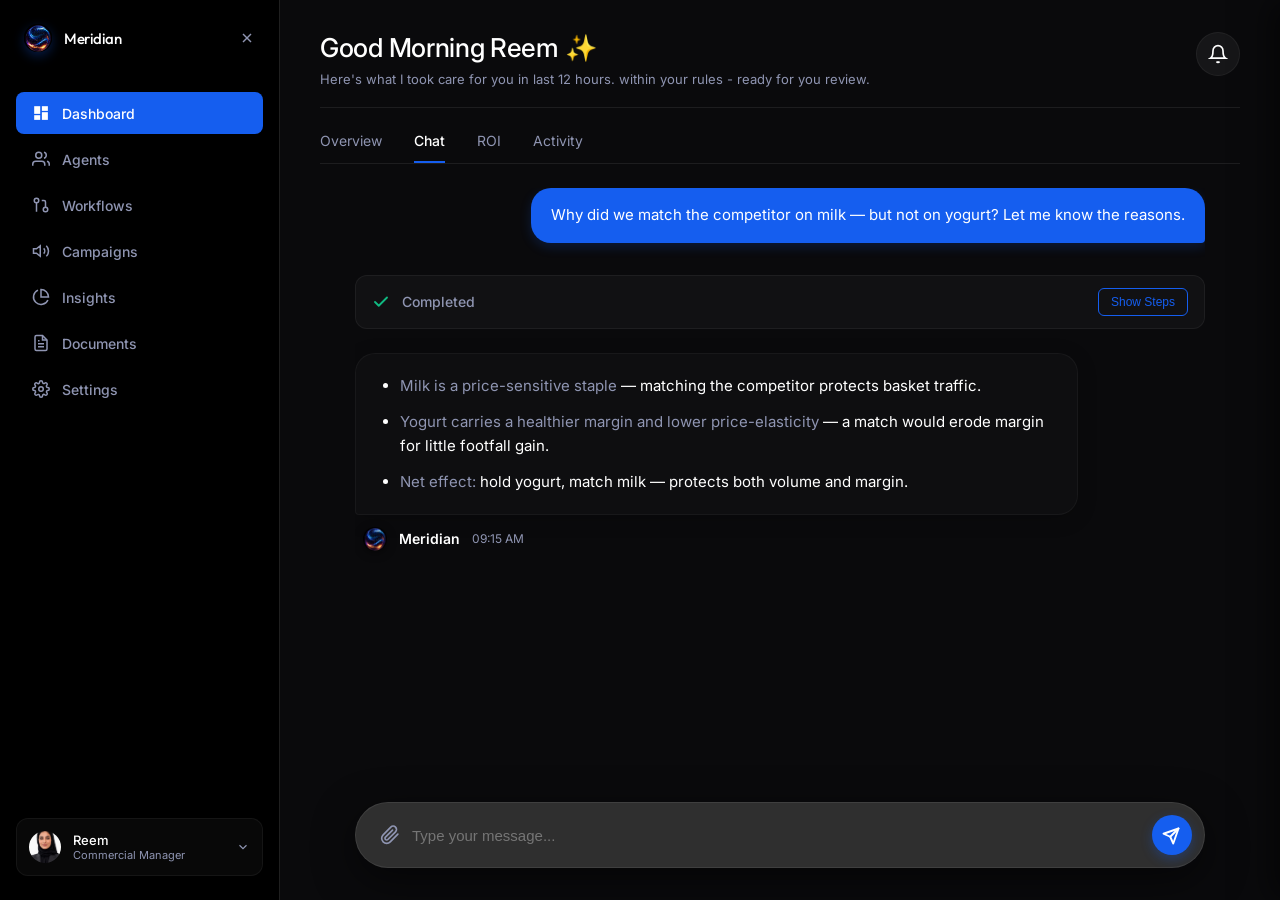
==== commit 9c97c4c5: "Dark theme: Meridian rebrand with chat flow, drawer, modals, and seafood markdown strategy" ====
--- a/chat.html
+++ b/chat.html
@@ -3,7 +3,7 @@
 <head>
   <meta charset="UTF-8">
   <meta name="viewport" content="width=device-width, initial-scale=1.0">
-  <title>Innovation Hub - Dark AI</title>
+  <title>Meridian - Dark AI</title>
   <link rel="stylesheet" href="styles.css">
 </head>
 <body>
@@ -12,10 +12,10 @@
   <aside class="sidebar" style="background: #000000; padding: 24px 16px; border-right: 1px solid rgba(255,255,255,0.12);">
     <div class="logo-area" style="display: flex; align-items: center; justify-content: space-between; margin-bottom: 40px; padding: 0 8px;">
       <div style="display: flex; align-items: center; gap: 12px;">
-        <div class="logo-icon" style="width: 28px; height: 28px; border-radius: 50%; overflow: hidden; display: flex; align-items: center; justify-content: center; background: #000;">
+        <div class="logo-icon" style="width: 28px; height: 28px; border-radius: 50%; overflow: hidden; display: flex; align-items: center; justify-content: center; background: #000000;">
           <img src="logo.jpg" alt="Logo" style="width: 100%; height: 100%; object-fit: cover;">
         </div>
-        <div class="logo-text" style="font-size: 15px; font-weight: 500; color: #fff;">Innovation <span style="color: #155EEF;">Hub</span></div>
+        <div class="logo-text" style="font-size: 15px; font-weight: 500; color: #fff;">Meridian</div>
       </div>
       <svg viewBox="0 0 24 24" width="16" height="16" fill="none" stroke="#8F95B2" stroke-width="2"><line x1="18" y1="6" x2="6" y2="18"></line><line x1="6" y1="6" x2="18" y2="18"></line></svg>
     </div>
@@ -91,96 +91,1003 @@
       </div>
       
       <!-- Chat Container -->
-      <div style="flex: 1; max-width: 850px; width: 100%; margin: 0 auto; display: flex; flex-direction: column; position: relative; padding-bottom: 120px; overflow-y: auto;">
+      <div id="analysis-scroll-area" style="flex: 1; max-width: 850px; width: 100%; margin: 0 auto; display: flex; flex-direction: column; position: relative; padding-bottom: 120px; overflow-y: auto;">
         
         <!-- Chat Header -->
-        <div style="color: #155EEF; font-size: 14px; font-weight: 500; margin-bottom: 32px;">Chat with Meridian</div>
+        
 
         <!-- User Message -->
         <div style="display: flex; justify-content: flex-end; margin-bottom: 32px;">
           <div style="background: #155EEF; color: #FFFFFF; padding: 16px 20px; border-radius: 20px 20px 4px 20px; max-width: 80%; font-size: 15px; line-height: 1.5; box-shadow: 0 4px 12px rgba(21, 94, 239, 0.2);">
             Why did we match the competitor on milk — but not on yogurt? Let me know the reasons.
-            <span style="display: inline-flex; align-items: center; margin-left: 8px; vertical-align: middle;">
-              <svg viewBox="0 0 24 24" width="16" height="16" fill="none" stroke="#00C48C" stroke-width="2.5" stroke-linecap="round" stroke-linejoin="round" style="margin-right: -6px;"><polyline points="20 6 9 17 4 12"></polyline></svg>
-              <svg viewBox="0 0 24 24" width="16" height="16" fill="none" stroke="#00C48C" stroke-width="2.5" stroke-linecap="round" stroke-linejoin="round"><polyline points="20 6 9 17 4 12"></polyline></svg>
-            </span>
           </div>
         </div>
 
         <!-- AI Thinking Steps -->
         <div style="display: flex; justify-content: flex-start; margin-bottom: 24px;">
-          <div style="display: flex; flex-direction: column; gap: 12px; width: 100%; max-width: 80%;">
-            <!-- Thinking Header -->
-            <div style="display: flex; align-items: center; gap: 12px; cursor: pointer; color: #8F95B2; font-size: 14px; font-weight: 500; padding: 12px 16px; background: rgba(255,255,255,0.03); border: 1px solid rgba(255,255,255,0.05); border-radius: 12px; width: fit-content;" onclick="const steps = document.getElementById('thinking-steps'); const icon = document.getElementById('thinking-chevron'); if(steps.style.display === 'none'){ steps.style.display = 'flex'; icon.style.transform = 'rotate(180deg)'; } else { steps.style.display = 'none'; icon.style.transform = 'rotate(0deg)'; }">
-              <svg viewBox="0 0 24 24" width="18" height="18" fill="none" stroke="currentColor" stroke-width="2" class="spin-animation" style="color: #155EEF;"><path d="M21 12a9 9 0 1 1-6.219-8.56"></path></svg>
-              Analyzed Pricing Strategy (4 steps)
-              <svg id="thinking-chevron" viewBox="0 0 24 24" width="16" height="16" fill="none" stroke="currentColor" stroke-width="2" style="transition: transform 0.2s;"><polyline points="6 9 12 15 18 9"></polyline></svg>
-            </div>
-            <!-- Expanded Steps -->
-            <div id="thinking-steps" style="display: none; flex-direction: column; gap: 16px; padding: 16px; border-left: 2px solid rgba(255,255,255,0.05); margin-left: 16px;">
-              <div style="display: flex; align-items: flex-start; gap: 12px; color: #8F95B2; font-size: 13px;">
-                <svg viewBox="0 0 24 24" width="16" height="16" fill="none" stroke="#10B981" stroke-width="2"><polyline points="20 6 9 17 4 12"></polyline></svg>
-                Evaluating historical demand elasticity for dairy categories
+          <div style="display: flex; flex-direction: column; gap: 12px; width: 100%; max-width: 100%;">
+            <!-- Thinking Header with CTA -->
+            <div style="display: flex; align-items: center; gap: 12px; justify-content: space-between; color: #8F95B2; font-size: 14px; font-weight: 500; padding: 12px 16px; background: rgba(255,255,255,0.03); border: 1px solid rgba(255,255,255,0.05); border-radius: 12px; width: 100%; box-sizing: border-box;">
+              <div style="display: flex; align-items: center; gap: 12px;">
+                <svg viewBox="0 0 24 24" width="18" height="18" fill="none" stroke="#10B981" stroke-width="2.5" stroke-linecap="round" stroke-linejoin="round"><polyline points="20 6 9 17 4 12"></polyline></svg>
+                <span>Completed</span>
               </div>
-              <div style="display: flex; align-items: flex-start; gap: 12px; color: #8F95B2; font-size: 13px;">
-                <svg viewBox="0 0 24 24" width="16" height="16" fill="none" stroke="#10B981" stroke-width="2"><polyline points="20 6 9 17 4 12"></polyline></svg>
-                Comparing profit margins between Milk (3%) and Yogurt (18%)
-              </div>
-              <div style="display: flex; align-items: flex-start; gap: 12px; color: #8F95B2; font-size: 13px;">
-                <svg viewBox="0 0 24 24" width="16" height="16" fill="none" stroke="#10B981" stroke-width="2"><polyline points="20 6 9 17 4 12"></polyline></svg>
-                Simulating footfall impact of matched vs unmatched milk prices
-              </div>
-              <div style="display: flex; align-items: flex-start; gap: 12px; color: #FFFFFF; font-size: 13px; font-weight: 500;">
-                <svg viewBox="0 0 24 24" width="16" height="16" fill="none" stroke="#155EEF" stroke-width="2"><circle cx="12" cy="12" r="10"></circle><circle cx="12" cy="12" r="4"></circle></svg>
-                Generating finalized strategic recommendation
-              </div>
+              <button onclick="document.getElementById('agent-drawer').classList.toggle('open')" style="background: transparent; border: 1px solid #155EEF; border-radius: 6px; color: #155EEF; font-size: 12px; font-weight: 500; padding: 6px 12px; cursor: pointer; transition: all 0.2s ease;" onmouseover="this.style.background='rgba(21, 94, 239, 0.1)'" onmouseout="this.style.background='transparent'">Show Steps</button>
             </div>
           </div>
         </div>
 
         <!-- Bot Response -->
-        <div style="display: flex; justify-content: flex-start; margin-bottom: 24px;">
-          <div style="display: flex; align-items: flex-start; gap: 16px; max-width: 85%;">
-            <!-- Avatar -->
-            <div style="width: 36px; height: 36px; display: flex; align-items: center; justify-content: center; flex-shrink: 0;">
-              <svg viewBox="0 0 24 24" width="32" height="32" fill="none" stroke="#8F95B2" stroke-width="1.5">
-                <path d="M12 2L2 7l10 5 10-5-10-5zM2 17l10 5 10-5M2 12l10 5 10-5"></path>
-              </svg>
+        <div id="bot-response" style="display: flex; justify-content: flex-start; margin-bottom: 24px;">
+          <div style="display: flex; flex-direction: column; align-items: flex-start; gap: 12px; max-width: 85%;">
+            <!-- Response Bubble -->
+            <div style="background: rgba(255,255,255,0.02); border: 1px solid rgba(255,255,255,0.04); border-radius: 20px 20px 20px 4px; padding: 20px 24px; color: #FFFFFF; font-size: 15px; line-height: 1.6; box-shadow: 0 4px 20px rgba(0,0,0,0.2);">
+              <ul style="margin: 0; padding-left: 20px; display: flex; flex-direction: column; gap: 12px;">
+                <li style="color: #FFFFFF;"><span style="color: #8F95B2;">Milk is a price-sensitive staple</span> — matching the competitor protects basket traffic.</li>
+                <li style="color: #FFFFFF;"><span style="color: #8F95B2;">Yogurt carries a healthier margin and lower price-elasticity</span> — a match would erode margin for little footfall gain.</li>
+                <li style="color: #FFFFFF;"><span style="color: #8F95B2;">Net effect:</span> hold yogurt, match milk — protects both volume and margin.</li>
+              </ul>
             </div>
             
-            <!-- Message Content -->
-            <div style="display: flex; flex-direction: column;">
-              <!-- Metadata -->
-              <div style="display: flex; align-items: center; gap: 12px; margin-bottom: 12px;">
-                <span style="color: #FFFFFF; font-weight: 600; font-size: 15px;">Meridian</span>
-                <span style="color: #8F95B2; font-size: 12px;">09:15 AM</span>
+            <!-- Metadata & Avatar Below -->
+            <div style="display: flex; align-items: center; gap: 12px; margin-left: 8px;">
+              <div style="width: 24px; height: 24px; display: flex; align-items: center; justify-content: center; flex-shrink: 0;">
+                <img src="logo.jpg" alt="Meridian" style="width: 24px; height: 24px; border-radius: 50%; object-fit: cover; box-shadow: 0 2px 8px rgba(0,0,0,0.5);">
               </div>
-              
-              <!-- Response Bubble -->
-              <div style="background: rgba(255,255,255,0.02); border: 1px solid rgba(255,255,255,0.04); border-radius: 4px 20px 20px 20px; padding: 20px 24px; color: #FFFFFF; font-size: 15px; line-height: 1.6; box-shadow: 0 4px 20px rgba(0,0,0,0.2);">
-                <ul style="margin: 0; padding-left: 20px; display: flex; flex-direction: column; gap: 12px;">
-                  <li style="color: #FFFFFF;"><span style="color: #8F95B2;">Milk is a price-sensitive staple</span> — matching the competitor protects basket traffic.</li>
-                  <li style="color: #FFFFFF;"><span style="color: #8F95B2;">Yogurt carries a healthier margin and lower price-elasticity</span> — a match would erode margin for little footfall gain.</li>
-                  <li style="color: #FFFFFF;"><span style="color: #8F95B2;">Net effect:</span> hold yogurt, match milk — protects both volume and margin.</li>
-                </ul>
-              </div>
+              <span style="color: #FFFFFF; font-weight: 600; font-size: 14px;">Meridian</span>
+              <span style="color: #8F95B2; font-size: 12px;">09:15 AM</span>
             </div>
           </div>
         </div>
       </div>
 
       <!-- Floating Prompt Box -->
-      <div style="position: fixed; bottom: 32px; left: calc(280px + (100vw - 280px) / 2); transform: translateX(-50%); width: 100%; max-width: 850px; background: #13151D; border: 1px solid rgba(255,255,255,0.08); border-radius: 100px; padding: 12px 12px 12px 24px; display: flex; align-items: center; justify-content: space-between; box-shadow: 0 12px 40px rgba(0,0,0,0.5); z-index: 1000;">
+      <div style="position: fixed; bottom: 32px; left: calc(280px + (100vw - 280px) / 2); transform: translateX(-50%); width: 100%; max-width: 850px; background: #2F2F2F; border: 1px solid rgba(255,255,255,0.08); border-radius: 100px; padding: 12px 12px 12px 24px; display: flex; align-items: center; justify-content: space-between; box-shadow: 0 12px 40px rgba(0,0,0,0.5); z-index: 1000;">
+        <div id="chat-previews" style="position: absolute; bottom: calc(100% + 12px); left: 24px; display: flex; gap: 8px; flex-wrap: wrap;"></div>
         <div style="display: flex; align-items: center; gap: 12px; flex: 1;">
-          <svg viewBox="0 0 24 24" width="20" height="20" fill="none" stroke="#8F95B2" stroke-width="2" stroke-linecap="round" stroke-linejoin="round"><path d="M21.44 11.05l-9.19 9.19a6 6 0 0 1-8.49-8.49l9.19-9.19a4 4 0 0 1 5.66 5.66l-9.2 9.19a2 2 0 0 1-2.83-2.83l8.49-8.48"></path></svg>
-          <input type="text" placeholder="Type your message..." style="background: transparent; border: none; color: #FFFFFF; font-size: 15px; outline: none; width: 100%;">
-        </div>
-        <button style="background: #155EEF; border: none; border-radius: 50%; width: 40px; height: 40px; display: flex; align-items: center; justify-content: center; cursor: pointer; margin-left: 12px; transition: transform 0.2s; box-shadow: 0 4px 12px rgba(21, 94, 239, 0.3);">
+          <div id="btn-attach" style="cursor: pointer; display: flex; align-items: center; justify-content: center;">
+            <svg viewBox="0 0 24 24" width="20" height="20" fill="none" stroke="#8F95B2" stroke-width="2" stroke-linecap="round" stroke-linejoin="round"><path d="M21.44 11.05l-9.19 9.19a6 6 0 0 1-8.49-8.49l9.19-9.19a4 4 0 0 1 5.66 5.66l-9.2 9.19a2 2 0 0 1-2.83-2.83l8.49-8.48"></path></svg>
+          </div>
+          <input type="text" id="chat-input" placeholder="Type your message..." style="background: transparent; border: none; color: #FFFFFF; font-size: 15px; outline: none; width: 100%;">
+        </div>
+        <button id="btn-send" style="background: #155EEF; border: none; border-radius: 50%; width: 40px; height: 40px; display: flex; align-items: center; justify-content: center; cursor: pointer; margin-left: 12px; transition: transform 0.2s; box-shadow: 0 4px 12px rgba(21, 94, 239, 0.3);">
           <svg viewBox="0 0 24 24" width="18" height="18" fill="none" stroke="#FFFFFF" stroke-width="2.5" stroke-linecap="round" stroke-linejoin="round" style="margin-left: -2px; margin-top: 2px;"><line x1="22" y1="2" x2="11" y2="13"></line><polygon points="22 2 15 22 11 13 2 9 22 2"></polygon></svg>
         </button>
       </div>
+      
+      <input type="file" id="file-input" style="display: none;" multiple>
   </main>
 
 
+<!-- Modal -->
+<div class="modal-backdrop" id="agent-modal-backdrop" style="display: none;"></div>
+<div class="agent-modal dark-modal" id="agent-modal" style="display: none;">
+  <div class="agent-modal-header">
+    <div class="agent-modal-title">Demand & Sales Projection Update</div>
+    <button class="agent-modal-close" id="modal-close">
+      <svg viewBox="0 0 24 24" width="20" height="20" fill="none" stroke="currentColor" stroke-width="2"><line x1="18" y1="6" x2="6" y2="18"></line><line x1="6" y1="6" x2="18" y2="18"></line></svg>
+    </button>
+  </div>
+  <div class="agent-modal-content">
+    <div class="agent-modal-section">
+      <div class="agent-modal-subtitle">Summary</div>
+      <p>Updated revenue and demand forecasts using competitor pricing, conversion trends, inventory availability, and loyalty segment data.</p>
+    </div>
+    <div class="agent-modal-section">
+      <div class="agent-modal-subtitle">Key Inputs</div>
+      <table class="agent-table">
+        <thead><tr><th>Source</th><th>Insight</th></tr></thead>
+        <tbody>
+          <tr><td>Competitor Pricing</td><td>14% price gap</td></tr>
+          <tr><td>UAE E-commerce</td><td>Conversion ↓ 11%</td></tr>
+          <tr><td>Saudi Inventory</td><td>Stock ↑ 18%</td></tr>
+          <tr><td>CRM</td><td>Loyalty offer eligible</td></tr>
+        </tbody>
+      </table>
+    </div>
+    <div class="agent-modal-section">
+      <div class="agent-modal-subtitle">Impact</div>
+      <table class="agent-table">
+        <thead><tr><th>Metric</th><th>Updated</th></tr></thead>
+        <tbody>
+          <tr><td>Revenue at Risk</td><td>AED 1.2M</td></tr>
+          <tr><td>Margin Exposure</td><td>-4.8%</td></tr>
+          <tr><td>Recovery Potential</td><td>AED 860K</td></tr>
+        </tbody>
+      </table>
+    </div>
+    <div class="agent-modal-section">
+      <div class="agent-modal-subtitle">Agent Actions</div>
+      <div class="agent-actions-list">
+        <div>Pricing & Demand Agent → Updated demand forecasts</div>
+        <div>Inventory Agent → Validated stock availability</div>
+        <div>Super Agent → Generated revised projections</div>
+      </div>
+    </div>
+    <div class="agent-modal-section">
+      <div class="agent-modal-subtitle">Outcome</div>
+      <div class="agent-outcome">
+        <svg viewBox="0 0 24 24" width="16" height="16" fill="none" stroke="#22C55E" stroke-width="3"><polyline points="20 6 9 17 4 12"></polyline></svg>
+        <span style="color: #22C55E; font-weight: 500;">Updated business impact model generated</span>
+      </div>
+    </div>
+  </div>
+</div>
+
+<!-- Side Drawer -->
+<div class="side-drawer dark-drawer" id="agent-drawer">
+  <div class="drawer-header">
+    <div class="drawer-title">Agent Reasoning Flow</div>
+    <button class="drawer-close" id="drawer-close">
+      <svg viewBox="0 0 24 24" width="20" height="20" fill="none" stroke="currentColor" stroke-width="2"><line x1="18" y1="6" x2="6" y2="18"></line><line x1="6" y1="6" x2="18" y2="18"></line></svg>
+    </button>
+  </div>
+  
+  <div class="drawer-section">
+    <div class="drawer-section-header">
+      <div style="display:flex; align-items:center; gap:8px;">
+        <svg viewBox="0 0 24 24" width="18" height="18" fill="none" stroke="var(--color-primary)" stroke-width="2"><path d="M17 21v-2a4 4 0 0 0-4-4H5a4 4 0 0 0-4 4v2"></path><circle cx="9" cy="7" r="4"></circle><path d="M23 21v-2a4 4 0 0 0-3-3.87"></path><path d="M16 3.13a4 4 0 0 1 0 7.75"></path></svg>
+        <span style="color: var(--color-primary); font-weight: 600;">Agents in Action</span>
+      </div>
+      
+    </div>
+    
+    <div class="drawer-agents">
+      <div class="agent-card-side" id="drawer-agent-0">
+        <div class="agent-icon" style="color: var(--color-primary);"><svg viewBox="0 0 24 24" width="20" height="20" fill="none" stroke="currentColor" stroke-width="2"><rect x="18" y="3" width="4" height="18"></rect><rect x="10" y="8" width="4" height="13"></rect><rect x="2" y="13" width="4" height="8"></rect></svg></div>
+        <div class="agent-info">
+          <div class="agent-name">Pricing & Demand Agent</div>
+          <div class="agent-desc">Competitor reduced price by 14% on a top-selling campaign SKU.</div>
+        </div>
+      </div>
+      <div class="agent-card-side" id="drawer-agent-1">
+        <div class="agent-icon" style="color: var(--color-primary);"><svg viewBox="0 0 24 24" width="20" height="20" fill="none" stroke="currentColor" stroke-width="2"><polyline points="22 7 13.5 15.5 8.5 10.5 2 17"></polyline><polyline points="16 7 22 7 22 13"></polyline></svg></div>
+        <div class="agent-info">
+          <div class="agent-name">Inventory Agent</div>
+          <div class="agent-desc">Saudi has excess stock that can support a regional bundle.</div>
+        </div>
+      </div>
+      <div class="agent-card-side" id="drawer-agent-2">
+        <div class="agent-icon" style="color: var(--color-primary);"><svg viewBox="0 0 24 24" width="20" height="20" fill="none" stroke="currentColor" stroke-width="2"><path d="M3 11l18-5v12L3 13v-2z"></path><path d="M11.6 16.8a3 3 0 1 1-5.8-1.6"></path></svg></div>
+        <div class="agent-info">
+          <div class="agent-name">Campaign Agent</div>
+          <div class="agent-desc">Weekend campaign needs to be adjusted before launch.</div>
+        </div>
+      </div>
+      <div class="agent-card-side" id="drawer-agent-3">
+        <div class="agent-icon" style="color: var(--color-primary);"><svg viewBox="0 0 24 24" width="20" height="20" fill="none" stroke="currentColor" stroke-width="2"><path d="M13.5 2H2v11.5c0 6.35 5.15 11.5 11.5 11.5S25 19.85 25 13.5 19.85 2 13.5 2z"></path><polygon points="9.5 9 14.5 14 20.5 8 16 3"></polygon></svg></div>
+        <div class="agent-info">
+          <div class="agent-name">Super Agent</div>
+          <div class="agent-desc">Full price match is not recommended. Selective regional response is recommended.</div>
+        </div>
+      </div>
+    </div>
+  </div>
+
+  <div class="drawer-section" style="margin-top: 24px;">
+    <div class="drawer-section-header">
+      <div style="display:flex; align-items:center; gap:8px;">
+        <svg viewBox="0 0 24 24" width="18" height="18" fill="none" stroke="var(--color-primary)" stroke-width="2"><polygon points="12 2 2 7 12 12 22 7 12 2"></polygon><polyline points="2 17 12 22 22 17"></polyline><polyline points="2 12 12 17 22 12"></polyline></svg>
+        <span style="color: var(--color-primary); font-weight: 600;">Thinking Steps</span>
+      </div>
+    </div>
+    <div class="drawer-timeline" id="drawer-timeline"></div>
+  </div>
+</div>
+
+<script>
+// --- Data ---
+const stepsData = [
+    {
+      title: "Understanding simulation objective",
+      subtitle: "Understanding the request and validating inputs",
+      desc: "Reviewing the scenario assumptions, attached competitor advertisement, campaign context, and regional inventory signals.",
+      sections: [
+        {
+          heading: "Request Validation",
+          content: `<ul class="bot-list">
+            <li>Weekend promotion extension identified as primary scenario change</li>
+            <li>Qatar inventory restock included in analysis scope</li>
+            <li>Commercial Director one-pager requested as final deliverable</li>
+          </ul>`
+        }
+      ]
+    },
+    {
+      title: "Evaluating competitor discount duration & regional sensitivity",
+      subtitle: "Analyzing market, pricing, and inventory signals",
+      desc: "Collecting competitive, commercial, and operational insights across UAE, Saudi Arabia, and Qatar.",
+      sections: [
+        {
+          heading: "Competitor Signals",
+          content: `<ul class="bot-list">
+            <li>Competitor price gap detected at 14%</li>
+            <li>Weekend promotion remains active</li>
+            <li>Promotional pressure concentrated on hero campaign SKU</li>
+          </ul>`
+        }
+      ]
+    },
+    {
+      title: "Modeling demand elasticity over 14 & 30 days",
+      subtitle: "Evaluating projected business impact",
+      desc: "Simulating pricing, demand, and inventory outcomes under multiple response strategies.",
+      sections: [
+        {
+          heading: "Scenarios Evaluated",
+          content: `<ul class="bot-list check-list">
+            <li>No Action</li>
+            <li>Full Price Match</li>
+            <li>Regional Response Strategy</li>
+          </ul>`
+        }
+      ]
+    },
+    {
+      title: "Simulating margin impact under discount scenarios",
+      subtitle: "Margin projections",
+      desc: "Simulating the margin erosion under the required discount matching.",
+      sections: [
+        {
+          heading: "Margin Impact",
+          content: `<table class="agent-table">
+            <thead><tr><th>Scenario</th><th>Margin Impact</th></tr></thead>
+            <tbody>
+              <tr><td>Full Match</td><td><span class="badge badge-red">Erosion</span></td></tr>
+              <tr><td>Regional Response</td><td><span class="badge badge-green">Within Target</span></td></tr>
+            </tbody>
+          </table>`
+        }
+      ]
+    },
+    {
+      title: "Assessing inventory coverage & stock-out probability",
+      subtitle: "Preparing updated response strategy",
+      desc: "Combining agent findings into a unified commercial response plan.",
+      sections: [
+        {
+          heading: "Recommended Market Actions",
+          content: `<div style="margin-bottom: 12px;"><strong>🇦🇪 UAE</strong><br><span style="color:var(--color-text-secondary);">Targeted price defense on selected SKU</span></div>
+                    <div style="margin-bottom: 12px;"><strong>🇸🇦 Saudi Arabia</strong><br><span style="color:var(--color-text-secondary);">Bundle excess inventory with loyalty offer</span></div>
+                    <div><strong>🇶🇦 Qatar</strong><br><span style="color:var(--color-text-secondary);">Maintain current campaign strategy</span></div>`
+        }
+      ]
+    }
+];
+
+const agentsData = [
+  {
+    title: "Market Intelligence Agent",
+    icon: `<svg viewBox="0 0 24 24" width="24" height="24" fill="none" stroke="currentColor" stroke-width="2"><path d="M21 16V8a2 2 0 0 0-1-1.73l-7-4a2 2 0 0 0-2 0l-7 4A2 2 0 0 0 3 8v8a2 2 0 0 0 1 1.73l7 4a2 2 0 0 0 2 0l7-4A2 2 0 0 0 21 16z"></path><polyline points="3.27 6.96 12 12.01 20.73 6.96"></polyline><line x1="12" y1="22.08" x2="12" y2="12"></line></svg>`,
+    subtitle: "Interpreting market shifts and competitive landscape.",
+    desc: "Analyzing competitor pricing activity, customer conversion behavior, and demand elasticity across GCC markets.",
+    sections: [
+      {
+        heading: "Pricing Signals",
+        content: `<ul class="bot-list">
+          <li>Competitor promotion detected with a 14% price gap</li>
+          <li>Promotional activity concentrated on hero campaign SKU</li>
+          <li>Weekend offer expected to increase competitive pressure</li>
+        </ul>`
+      }
+    ]
+  },
+  {
+    title: "Demand & Pricing Agent",
+    icon: `<svg viewBox="0 0 24 24" width="24" height="24" fill="none" stroke="currentColor" stroke-width="2"><circle cx="12" cy="12" r="10"></circle><path d="M16 12A4 4 0 0 0 8 12"></path></svg>`,
+    subtitle: "Assessing demand and stock impact across markets.",
+    desc: "Reviewing stock availability, regional inventory distribution, and replenishment status.",
+    sections: [
+      {
+        heading: "Inventory Signals",
+        content: `<ul class="bot-list">
+          <li>Saudi inventory currently 18% above plan</li>
+          <li>Qatar restock completed successfully last week</li>
+          <li>No supply constraints identified</li>
+        </ul>`
+      }
+    ]
+  },
+  {
+    title: "Campaign Agent",
+    icon: `<svg viewBox="0 0 24 24" width="24" height="24" fill="none" stroke="currentColor" stroke-width="2"><path d="M21 11.5a8.38 8.38 0 0 1-.9 3.8 8.5 8.5 0 0 1-7.6 4.7 8.38 8.38 0 0 1-3.8-.9L3 21l1.9-5.7a8.38 8.38 0 0 1-.9-3.8 8.5 8.5 0 0 1 4.7-7.6 8.38 8.38 0 0 1 3.8-.9h.5a8.48 8.48 0 0 1 8 8v.5z"></path></svg>`,
+    subtitle: "Translating demand and inventory signals into regional campaigns.",
+    desc: "Analyzing campaign timing, messaging strategy, and market alignment.",
+    sections: [
+      {
+        heading: "Campaign Signals",
+        content: `<ul class="bot-list">
+          <li>Weekend campaign launch overlaps with competitor promotion</li>
+          <li>Existing campaign messaging lacks value differentiation</li>
+          <li>Campaign schedule remains adjustable</li>
+        </ul>`
+      }
+    ]
+  },
+  {
+    title: "Super Agent",
+    icon: `<svg viewBox="0 0 24 24" width="24" height="24" fill="none" stroke="currentColor" stroke-width="2"><path d="M22 12h-4l-3 9L9 3l-3 9H2"></path></svg>`,
+    subtitle: "Consolidating cross-agent insights into a unified plan.",
+    desc: "Consolidating findings from pricing, inventory, and campaign agents to determine the optimal commercial response.",
+    sections: [
+      {
+        heading: "Strategies Evaluated",
+        content: `<ul class="bot-list check-list">
+          <li>No Action</li>
+          <li>Full Price Match</li>
+          <li>Selective Regional Response</li>
+        </ul>`
+      }
+    ]
+  }
+];
+
+// --- Input Logic ---
+const chatInput = document.getElementById('chat-input');
+const btnSend = document.getElementById('btn-send');
+const btnAttach = document.getElementById('btn-attach');
+const fileInput = document.getElementById('file-input');
+const chatPreviews = document.getElementById('chat-previews');
+const scrollArea = document.getElementById('analysis-scroll-area');
+
+let selectedFiles = [];
+
+if (btnAttach && fileInput) {
+    btnAttach.addEventListener('click', () => {
+        fileInput.click();
+    });
+
+    fileInput.addEventListener('change', (e) => {
+        const files = Array.from(e.target.files);
+        files.forEach(file => {
+            selectedFiles.push(file);
+            const pill = document.createElement('div');
+            pill.style.cssText = "display: flex; align-items: center; gap: 6px; background: rgba(255,255,255,0.05); border: 1px solid rgba(255,255,255,0.1); padding: 6px 12px; border-radius: 20px; color: #FFFFFF; font-size: 13px;";
+            pill.innerHTML = `
+              <svg viewBox="0 0 24 24" width="14" height="14" fill="none" stroke="currentColor" stroke-width="2"><path d="M13 2H6a2 2 0 0 0-2 2v16a2 2 0 0 0 2 2h12a2 2 0 0 0 2-2V9z"></path><polyline points="13 2 13 9 20 9"></polyline></svg>
+              ${file.name}
+            `;
+            chatPreviews.appendChild(pill);
+        });
+    });
+}
+
+if (btnSend && chatInput) {
+    
+const ongoingTexts = ["Initializing Analysis...", "Gathering insights...", "Modeling scenarios...", "Simulating impact...", "Generating recommendations..."];
+const spinIcon = `<svg viewBox="0 0 24 24" width="18" height="18" fill="none" stroke="currentColor" stroke-width="2" class="spin-animation" style="color: #155EEF;"><path d="M21 12a9 9 0 1 1-6.219-8.56"></path></svg>`;
+const checkIcon = `<svg viewBox="0 0 24 24" width="18" height="18" fill="none" stroke="#10B981" stroke-width="2.5" stroke-linecap="round" stroke-linejoin="round"><polyline points="20 6 9 17 4 12"></polyline></svg>`;
+
+function simulateThinking(container, onComplete) {
+    const thinkingCard = document.createElement('div');
+    thinkingCard.style.cssText = "display: flex; flex-direction: column; gap: 12px; width: 100%; max-width: 100%; margin-bottom: 24px;";
+    
+    // Header
+    const header = document.createElement('div');
+    header.style.cssText = "display: flex; align-items: center; gap: 12px; justify-content: space-between; color: #8F95B2; font-size: 14px; font-weight: 500; padding: 12px 16px; background: rgba(255,255,255,0.03); border: 1px solid rgba(255,255,255,0.05); border-radius: 12px; width: 100%; box-sizing: border-box;";
+    
+    header.innerHTML = `
+      <div style="display: flex; align-items: center; gap: 12px;">
+        <span id="dynamic-spin-icon">${spinIcon}</span>
+        <span id="dynamic-thinking-title" style="color: #FFFFFF;">Generating Output</span>
+      </div>
+      <button id="dynamic-btn-show-steps" style="display: none; background: transparent; border: 1px solid #155EEF; border-radius: 6px; color: #155EEF; font-size: 12px; font-weight: 500; padding: 6px 12px; cursor: pointer; transition: all 0.2s ease;">Show Steps</button>
+    `;
+    thinkingCard.appendChild(header);
+
+    // Steps container
+    const stepsContainer = document.createElement('div');
+    stepsContainer.style.cssText = "display: flex; flex-direction: column; gap: 16px; margin-top: 8px; margin-left: 8px; padding-left: 16px; border-left: 1px solid rgba(255,255,255,0.1);";
+    thinkingCard.appendChild(stepsContainer);
+    
+    container.appendChild(thinkingCard);
+
+    let currentStep = 0;
+    const dynamicTitle = document.getElementById('dynamic-thinking-title');
+    const dynamicSpinIcon = document.getElementById('dynamic-spin-icon');
+    const dynamicBtnShowSteps = document.getElementById('dynamic-btn-show-steps');
+
+    stepsData.forEach((step, index) => {
+      const stepEl = document.createElement('div');
+      stepEl.className = 'thinking-step pending';
+      stepEl.dataset.index = index;
+      stepEl.style.cssText = "display: flex; align-items: flex-start; gap: 12px; opacity: 0.5; transition: opacity 0.3s ease;";
+      stepEl.innerHTML = `
+        <div class="thinking-step-icon" style="margin-top: 2px;"></div>
+        <div class="thinking-step-content" style="display: flex; flex-direction: column;">
+          <div class="thinking-step-title" style="color: #FFFFFF; font-size: 14px; font-weight: 500;">${step.title}</div>
+          <div class="thinking-step-desc" style="color: #8F95B2; font-size: 12px; margin-top: 4px;">${step.desc}</div>
+        </div>
+      `;
+      stepsContainer.appendChild(stepEl);
+    });
+
+    function updateSteps() {
+      if (currentStep > 0) {
+        const prevIdx = currentStep - 1;
+        const prevEl = thinkingCard.querySelector(`[data-index="${prevIdx}"]`);
+        if(prevEl) {
+          prevEl.style.opacity = '1';
+          prevEl.querySelector('.thinking-step-icon').innerHTML = checkIcon;
+        }
+      }
+
+      if (currentStep < stepsData.length) {
+        if(dynamicTitle) {
+          dynamicTitle.innerText = ongoingTexts[currentStep] || "Processing...";
+        }
+
+        const activeEl = thinkingCard.querySelector(`[data-index="${currentStep}"]`);
+        if(activeEl) {
+          activeEl.style.opacity = '1';
+          activeEl.querySelector('.thinking-step-icon').innerHTML = spinIcon;
+        }
+        
+        container.scrollTop = container.scrollHeight;
+
+        currentStep++;
+        setTimeout(updateSteps, 2000);
+      } else {
+        setTimeout(() => {
+          if(dynamicTitle) dynamicTitle.innerText = "Completed";
+          if(dynamicSpinIcon) dynamicSpinIcon.innerHTML = checkIcon;
+          
+          stepsContainer.style.display = 'none'; // hide the inline steps
+          
+          if(dynamicBtnShowSteps) {
+            dynamicBtnShowSteps.style.display = 'block';
+            dynamicBtnShowSteps.addEventListener('click', () => {
+              document.getElementById('agent-drawer').classList.add('open');
+              startDrawerAnimation();
+            });
+          }
+          
+          onComplete(thinkingCard);
+        }, 500);
+      }
+    }
+
+    updateSteps();
+}
+
+    function sendMessage() {
+        const text = chatInput.value.trim();
+        if (!text) return;
+
+        const msgDiv = document.createElement('div');
+        msgDiv.style.display = 'flex';
+        msgDiv.style.justifyContent = 'flex-end';
+        msgDiv.style.marginBottom = '32px';
+        msgDiv.innerHTML = `
+            <div style="background: #155EEF; color: #FFFFFF; padding: 16px 20px; border-radius: 20px 20px 4px 20px; max-width: 80%; font-size: 15px; line-height: 1.5; box-shadow: 0 4px 12px rgba(21, 94, 239, 0.2);">
+                ${text}
+            </div>
+        `;
+        
+        scrollArea.appendChild(msgDiv);
+        chatInput.value = '';
+        chatPreviews.innerHTML = '';
+        selectedFiles = [];
+        setTimeout(() => {
+            scrollArea.scrollTop = scrollArea.scrollHeight;
+        }, 10);
+
+        // Run simulation
+        simulateThinking(scrollArea, (thinkingCard) => {
+            // Append bot response after simulation
+            const botResponseDiv = document.createElement('div');
+            botResponseDiv.style.cssText = "display: flex; justify-content: flex-start; margin-bottom: 24px;";
+            
+            let responseContent = `Based on the simulation, maintaining the current strategy in Qatar while targeting selective bundles in Saudi and UAE provides the optimal balance of margin protection and revenue recovery.`;
+            let responseWidth = "max-width: 85%;";
+            let wrapperWidth = "max-width: 100%; width: 100%;";
+
+            if (text.trim() === "For every seafood and fresh-catch SKU: apply a managed markdown so each unit clears at least three days before expiry. Step the price down as expiry approaches, hold a minimum margin floor.") {
+              responseWidth = "max-width: 100%; width: 100%;";
+              responseContent = `
+<div style="width: 100%;">
+  <h2 style="margin-bottom: 8px; font-size: 22px; color: #FFFFFF; font-weight: 600;">Seafood & Fresh-Catch Markdown Strategy</h2>
+  <div style="color: #8F95B2; font-size: 13px; margin-bottom: 24px;">Analysis Complete • Generated by Super Agent & Specialist Agents</div>
+  
+  <div style="display: flex; gap: 12px; margin-bottom: 32px; flex-wrap: wrap;">
+    <span style="background: rgba(21, 94, 239, 0.1); color: #155EEF; border: 1px solid rgba(21, 94, 239, 0.2); padding: 4px 12px; border-radius: 16px; font-size: 12px; font-weight: 600;">Categories Assessed: Seafood, Fresh-Catch</span>
+    <span style="background: rgba(21, 94, 239, 0.1); color: #155EEF; border: 1px solid rgba(21, 94, 239, 0.2); padding: 4px 12px; border-radius: 16px; font-size: 12px; font-weight: 600;">Strategy: Dynamic Markdown Curve</span>
+    <span style="background: rgba(21, 94, 239, 0.1); color: #155EEF; border: 1px solid rgba(21, 94, 239, 0.2); padding: 4px 12px; border-radius: 16px; font-size: 12px; font-weight: 600;">Target Margin Floor: 12%</span>
+  </div>
+
+  <!-- 1. Executive Summary -->
+  <div style="margin-bottom: 32px;">
+    <div style="display: flex; align-items: center; gap: 12px; margin-bottom: 16px;">
+      <div style="background: #155EEF; color: #FFF; width: 24px; height: 24px; border-radius: 6px; display: flex; align-items: center; justify-content: center; font-weight: 700; font-size: 14px;">1</div>
+      <div style="font-size: 18px; color: #FFFFFF; font-weight: 600;">Executive Summary</div>
+    </div>
+    <div style="color: #8F95B2; font-size: 14px; line-height: 1.6;">
+      <p style="margin-top: 0;">Implementing a managed markdown strategy across all seafood and fresh-catch SKUs to accelerate clearance at least three days before expiry.</p>
+      <p>By stepping prices down proactively, we aim to reduce spoilage by 40% while protecting a minimum 12% margin floor. Based on cross-agent simulations, a dynamic 3-step markdown curve is recommended to capture value early and avoid total write-offs.</p>
+    </div>
+  </div>
+
+  <!-- 2. What Happened? -->
+  <div style="margin-bottom: 32px;">
+    <div style="display: flex; align-items: center; gap: 12px; margin-bottom: 16px;">
+      <div style="background: #155EEF; color: #FFF; width: 24px; height: 24px; border-radius: 6px; display: flex; align-items: center; justify-content: center; font-weight: 700; font-size: 14px;">2</div>
+      <div style="font-size: 18px; color: #FFFFFF; font-weight: 600;">What Happened?</div>
+    </div>
+    <div style="font-size: 14px; font-weight: 600; color: #FFFFFF; margin-bottom: 12px;">Key Developments</div>
+    <ul style="color: #8F95B2; font-size: 14px; line-height: 1.6; padding-left: 20px; margin-bottom: 16px;">
+      <li>Fresh-catch inventory is currently 15% above target levels.</li>
+      <li>High spoilage risk identified in specific regional coastal hubs.</li>
+      <li>Current clearance processes are reactive, leading to unnecessary margin erosion.</li>
+      <li>Weekend foot traffic presents an opportunity for targeted fresh markdowns.</li>
+    </ul>
+    <div style="font-size: 12px; color: #8F95B2; margin-bottom: 8px;">Sources</div>
+    <div style="display: flex; gap: 8px; flex-wrap: wrap;">
+      <span style="background: rgba(255,255,255,0.05); color: #155EEF; border-radius: 4px; padding: 4px 8px; font-size: 11px;">Inventory Data</span>
+      <span style="background: rgba(255,255,255,0.05); color: #155EEF; border-radius: 4px; padding: 4px 8px; font-size: 11px;">Spoilage Reports</span>
+      <span style="background: rgba(255,255,255,0.05); color: #155EEF; border-radius: 4px; padding: 4px 8px; font-size: 11px;">Demand Forecast</span>
+    </div>
+  </div>
+
+  <!-- 3. Why It Matters -->
+  <div style="margin-bottom: 32px;">
+    <div style="display: flex; align-items: center; gap: 12px; margin-bottom: 16px;">
+      <div style="background: #155EEF; color: #FFF; width: 24px; height: 24px; border-radius: 6px; display: flex; align-items: center; justify-content: center; font-weight: 700; font-size: 14px;">3</div>
+      <div style="font-size: 18px; color: #FFFFFF; font-weight: 600;">Why It Matters</div>
+    </div>
+    <div style="display: grid; grid-template-columns: repeat(auto-fit, minmax(220px, 1fr)); gap: 16px; margin-bottom: 16px;">
+      <!-- Agent Card 1 -->
+      <div style="background: rgba(255,255,255,0.02); border: 1px solid rgba(255,255,255,0.05); border-radius: 12px; padding: 16px;">
+        <div style="display: flex; align-items: center; gap: 8px; font-weight: 600; color: #155EEF; font-size: 13px; margin-bottom: 12px;">
+          <svg viewBox="0 0 24 24" width="16" height="16" fill="none" stroke="currentColor" stroke-width="2"><path d="M21 16V8a2 2 0 0 0-1-1.73l-7-4a2 2 0 0 0-2 0l-7 4A2 2 0 0 0 3 8v8a2 2 0 0 0 1 1.73l7 4a2 2 0 0 0 2 0l7-4A2 2 0 0 0 21 16z"></path></svg>
+          Pricing & Demand Agent
+        </div>
+        <ul style="color: #8F95B2; font-size: 12px; line-height: 1.5; padding-left: 16px; margin: 0;">
+          <li>Stepped markdowns increase conversion by 22% in fresh categories.</li>
+          <li>Early weekend discounts capture high-intent shoppers.</li>
+        </ul>
+      </div>
+      <!-- Agent Card 2 -->
+      <div style="background: rgba(255,255,255,0.02); border: 1px solid rgba(255,255,255,0.05); border-radius: 12px; padding: 16px;">
+        <div style="display: flex; align-items: center; gap: 8px; font-weight: 600; color: #155EEF; font-size: 13px; margin-bottom: 12px;">
+          <svg viewBox="0 0 24 24" width="16" height="16" fill="none" stroke="currentColor" stroke-width="2"><circle cx="12" cy="12" r="10"></circle></svg>
+          Inventory Agent
+        </div>
+        <ul style="color: #8F95B2; font-size: 12px; line-height: 1.5; padding-left: 16px; margin: 0;">
+          <li>15% surplus in fresh-catch categories.</li>
+          <li>Spoilage risk is highest in coastal regional hubs.</li>
+        </ul>
+      </div>
+      <!-- Agent Card 3 -->
+      <div style="background: rgba(255,255,255,0.02); border: 1px solid rgba(255,255,255,0.05); border-radius: 12px; padding: 16px;">
+        <div style="display: flex; align-items: center; gap: 8px; font-weight: 600; color: #155EEF; font-size: 13px; margin-bottom: 12px;">
+          <svg viewBox="0 0 24 24" width="16" height="16" fill="none" stroke="currentColor" stroke-width="2"><path d="M21 11.5a8.38 8.38 0 0 1-.9 3.8 8.5 8.5 0 0 1-7.6 4.7 8.38 8.38 0 0 1-3.8-.9L3 21l1.9-5.7a8.38 8.38 0 0 1-.9-3.8 8.5 8.5 0 0 1 4.7-7.6 8.38 8.38 0 0 1 3.8-.9h.5a8.48 8.48 0 0 1 8 8v.5z"></path></svg>
+          Campaign Agent
+        </div>
+        <ul style="color: #8F95B2; font-size: 12px; line-height: 1.5; padding-left: 16px; margin: 0;">
+          <li>In-store digital signage needed to highlight markdowns.</li>
+          <li>Targeted push notifications to loyalty members required.</li>
+        </ul>
+      </div>
+      <!-- Agent Card 4 -->
+      <div style="background: rgba(255,255,255,0.02); border: 1px solid rgba(255,255,255,0.05); border-radius: 12px; padding: 16px;">
+        <div style="display: flex; align-items: center; gap: 8px; font-weight: 600; color: #155EEF; font-size: 13px; margin-bottom: 12px;">
+          <svg viewBox="0 0 24 24" width="16" height="16" fill="none" stroke="currentColor" stroke-width="2"><path d="M22 12h-4l-3 9L9 3l-3 9H2"></path></svg>
+          Super Agent
+        </div>
+        <ul style="color: #8F95B2; font-size: 12px; line-height: 1.5; padding-left: 16px; margin: 0;">
+          <li>Dynamic 3-step markdown curve recommended.</li>
+          <li>Margin floor strictly protected at 12%.</li>
+        </ul>
+      </div>
+    </div>
+    <div style="font-size: 12px; color: #8F95B2; margin-bottom: 8px;">Sources</div>
+    <div style="display: flex; gap: 8px; flex-wrap: wrap;">
+      <span style="background: rgba(255,255,255,0.05); color: #155EEF; border-radius: 4px; padding: 4px 8px; font-size: 11px;">Pricing Intelligence</span>
+      <span style="background: rgba(255,255,255,0.05); color: #155EEF; border-radius: 4px; padding: 4px 8px; font-size: 11px;">Inventory Signals</span>
+      <span style="background: rgba(255,255,255,0.05); color: #155EEF; border-radius: 4px; padding: 4px 8px; font-size: 11px;">Campaign Calendar</span>
+    </div>
+  </div>
+
+  <!-- 4. Response Scenario Comparison -->
+  <div style="margin-bottom: 32px;">
+    <div style="display: flex; align-items: center; gap: 12px; margin-bottom: 16px;">
+      <div style="background: #155EEF; color: #FFF; width: 24px; height: 24px; border-radius: 6px; display: flex; align-items: center; justify-content: center; font-weight: 700; font-size: 14px;">4</div>
+      <div style="font-size: 18px; color: #FFFFFF; font-weight: 600;">Response Scenario Comparison</div>
+    </div>
+    <div style="font-size: 14px; font-weight: 600; color: #FFFFFF; margin-bottom: 12px;">Scenario Outcomes</div>
+    <div style="background: rgba(255,255,255,0.02); border: 1px solid rgba(255,255,255,0.05); border-radius: 12px; overflow: hidden; margin-bottom: 24px;">
+      <table style="width: 100%; text-align: left; border-collapse: collapse;">
+        <thead>
+          <tr style="background: rgba(255,255,255,0.03); border-bottom: 1px solid rgba(255,255,255,0.05);">
+            <th style="padding: 12px 16px; color: #FFFFFF; font-weight: 600; font-size: 13px;">Scenario</th>
+            <th style="padding: 12px 16px; color: #FFFFFF; font-weight: 600; font-size: 13px;">Revenue Recovery</th>
+            <th style="padding: 12px 16px; color: #FFFFFF; font-weight: 600; font-size: 13px;">Margin Impact</th>
+            <th style="padding: 12px 16px; color: #FFFFFF; font-weight: 600; font-size: 13px;">Risk Level</th>
+          </tr>
+        </thead>
+        <tbody>
+          <tr style="border-bottom: 1px solid rgba(255,255,255,0.05);">
+            <td style="padding: 16px; color: #8F95B2; font-size: 13px;">Reactive Markdown</td>
+            <td style="padding: 16px; color: #8F95B2; font-size: 13px;">AED 150K</td>
+            <td style="padding: 16px; color: #8F95B2; font-size: 13px;">-18%</td>
+            <td style="padding: 16px; color: #8F95B2; font-size: 13px;">High</td>
+          </tr>
+          <tr style="border-bottom: 1px solid rgba(255,255,255,0.05);">
+            <td style="padding: 16px; color: #8F95B2; font-size: 13px;">Static 20% Discount</td>
+            <td style="padding: 16px; color: #8F95B2; font-size: 13px;">AED 280K</td>
+            <td style="padding: 16px; color: #8F95B2; font-size: 13px;">-15%</td>
+            <td style="padding: 16px; color: #8F95B2; font-size: 13px;">Medium</td>
+          </tr>
+          <tr>
+            <td style="padding: 16px; color: #FFFFFF; font-size: 13px; font-weight: 500;">Dynamic Stepped Markdown</td>
+            <td style="padding: 16px; color: #FFFFFF; font-size: 13px; font-weight: 500;">AED 420K</td>
+            <td style="padding: 16px; color: #FFFFFF; font-size: 13px; font-weight: 500;">-4.8%</td>
+            <td style="padding: 16px; color: #FFFFFF; font-size: 13px; font-weight: 500;">Low</td>
+          </tr>
+        </tbody>
+      </table>
+    </div>
+  </div>
+
+  <!-- 5. Campaign Impact -->
+  <div style="margin-bottom: 32px;">
+    <div style="display: flex; align-items: center; gap: 12px; margin-bottom: 16px;">
+      <div style="background: #155EEF; color: #FFF; width: 24px; height: 24px; border-radius: 6px; display: flex; align-items: center; justify-content: center; font-weight: 700; font-size: 14px;">5</div>
+      <div style="font-size: 18px; color: #FFFFFF; font-weight: 600;">Campaign Impact</div>
+    </div>
+    <div style="display: grid; grid-template-columns: 1fr 1fr; gap: 24px;">
+      <div>
+        <div style="font-size: 14px; font-weight: 600; color: #FFFFFF; margin-bottom: 12px;">Campaign Assessment</div>
+        <ul style="color: #8F95B2; font-size: 13px; line-height: 1.6; padding-left: 16px; margin: 0;">
+          <li>"Fresh Catch Friday" campaign needs markdown integration.</li>
+          <li>Store signage requires immediate digital update.</li>
+          <li>Loyalty app notifications can drive evening traffic.</li>
+        </ul>
+      </div>
+      <div>
+        <div style="font-size: 14px; font-weight: 600; color: #FFFFFF; margin-bottom: 12px;">Affected Campaigns</div>
+        <table style="width: 100%; text-align: left; border-collapse: collapse;">
+          <thead>
+            <tr style="border-bottom: 1px solid rgba(255,255,255,0.1);">
+              <th style="padding: 8px 0; color: #8F95B2; font-weight: 500; font-size: 12px;">Campaign</th>
+              <th style="padding: 8px; color: #8F95B2; font-weight: 500; font-size: 12px;">Impact</th>
+              <th style="padding: 8px 0; color: #8F95B2; font-weight: 500; font-size: 12px;">Action Required</th>
+            </tr>
+          </thead>
+          <tbody>
+            <tr style="border-bottom: 1px solid rgba(255,255,255,0.05);">
+              <td style="padding: 12px 0; color: #8F95B2; font-size: 12px;">Fresh Catch Friday</td>
+              <td style="padding: 12px; color: #8F95B2; font-size: 12px;">High</td>
+              <td style="padding: 12px 0; color: #8F95B2; font-size: 12px;">Integrate Markdown</td>
+            </tr>
+            <tr style="border-bottom: 1px solid rgba(255,255,255,0.05);">
+              <td style="padding: 12px 0; color: #8F95B2; font-size: 12px;">Weekend Loyalty Push</td>
+              <td style="padding: 12px; color: #8F95B2; font-size: 12px;">Medium</td>
+              <td style="padding: 12px 0; color: #8F95B2; font-size: 12px;">Add Fresh Incentive</td>
+            </tr>
+          </tbody>
+        </table>
+      </div>
+    </div>
+    <div style="font-size: 12px; color: #8F95B2; margin-top: 16px; margin-bottom: 8px;">Sources</div>
+    <div style="display: flex; gap: 8px; flex-wrap: wrap;">
+      <span style="background: rgba(255,255,255,0.05); color: #155EEF; border-radius: 4px; padding: 4px 8px; font-size: 11px;">Campaign Performance</span>
+      <span style="background: rgba(255,255,255,0.05); color: #155EEF; border-radius: 4px; padding: 4px 8px; font-size: 11px;">Marketing Calendar</span>
+    </div>
+  </div>
+
+  <!-- 6. Regional Response -->
+  <div style="margin-bottom: 32px;">
+    <div style="display: flex; align-items: center; gap: 12px; margin-bottom: 16px;">
+      <div style="background: #155EEF; color: #FFF; width: 24px; height: 24px; border-radius: 6px; display: flex; align-items: center; justify-content: center; font-weight: 700; font-size: 14px;">6</div>
+      <div style="font-size: 18px; color: #FFFFFF; font-weight: 600;">Regional Response</div>
+    </div>
+    <div style="display: grid; grid-template-columns: 3fr 2fr; gap: 24px;">
+      <div>
+        <table style="width: 100%; text-align: left; border-collapse: collapse;">
+          <thead>
+            <tr style="border-bottom: 1px solid rgba(255,255,255,0.1);">
+              <th style="padding: 8px 0; color: #8F95B2; font-weight: 500; font-size: 12px;">Market</th>
+              <th style="padding: 8px; color: #8F95B2; font-weight: 500; font-size: 12px;">Recommended Action</th>
+              <th style="padding: 8px 0; color: #8F95B2; font-weight: 500; font-size: 12px;">Priority</th>
+            </tr>
+          </thead>
+          <tbody>
+            <tr style="border-bottom: 1px solid rgba(255,255,255,0.05);">
+              <td style="padding: 12px 0; color: #8F95B2; font-size: 12px;">Coastal Hubs</td>
+              <td style="padding: 12px; color: #8F95B2; font-size: 12px;">Aggressive Day-3 Markdown</td>
+              <td style="padding: 12px 0; color: #FFFFFF; font-size: 12px;">High</td>
+            </tr>
+            <tr style="border-bottom: 1px solid rgba(255,255,255,0.05);">
+              <td style="padding: 12px 0; color: #8F95B2; font-size: 12px;">Inland Stores</td>
+              <td style="padding: 12px; color: #8F95B2; font-size: 12px;">Standard Day-2 Markdown</td>
+              <td style="padding: 12px 0; color: #FFFFFF; font-size: 12px;">Medium</td>
+            </tr>
+          </tbody>
+        </table>
+      </div>
+      <div>
+        <div style="font-size: 14px; font-weight: 600; color: #FFFFFF; margin-bottom: 12px;">Supporting Actions</div>
+        <ul style="color: #8F95B2; font-size: 13px; line-height: 1.6; padding-left: 16px; margin: 0;">
+          <li>Deploy updated pricing matrix to all store managers.</li>
+          <li>Prioritize evening shoppers for final markdowns.</li>
+        </ul>
+      </div>
+    </div>
+  </div>
+
+  <!-- 7. Risks & Assumptions -->
+  <div style="margin-bottom: 32px;">
+    <div style="display: flex; align-items: center; gap: 12px; margin-bottom: 16px;">
+      <div style="background: #155EEF; color: #FFF; width: 24px; height: 24px; border-radius: 6px; display: flex; align-items: center; justify-content: center; font-weight: 700; font-size: 14px;">7</div>
+      <div style="font-size: 18px; color: #FFFFFF; font-weight: 600;">Risks & Assumptions</div>
+    </div>
+    <div style="display: grid; grid-template-columns: 1fr 1fr; gap: 24px;">
+      <div>
+        <div style="font-size: 14px; font-weight: 600; color: #FFFFFF; margin-bottom: 12px;">Risk Indicators</div>
+        <table style="width: 100%; text-align: left; border-collapse: collapse;">
+          <thead>
+            <tr style="border-bottom: 1px solid rgba(255,255,255,0.1);">
+              <th style="padding: 8px 0; color: #8F95B2; font-weight: 500; font-size: 12px;">Risk</th>
+              <th style="padding: 8px 0; color: #8F95B2; font-weight: 500; font-size: 12px;">Status</th>
+            </tr>
+          </thead>
+          <tbody>
+            <tr style="border-bottom: 1px solid rgba(255,255,255,0.05);">
+              <td style="padding: 12px 0; color: #8F95B2; font-size: 12px;">Revenue Leakage</td>
+              <td style="padding: 12px 0; font-size: 12px; display: flex; align-items: center; gap: 8px;">
+                <div style="width: 8px; height: 8px; border-radius: 50%; background: #F04438;"></div> High
+              </td>
+            </tr>
+            <tr style="border-bottom: 1px solid rgba(255,255,255,0.05);">
+              <td style="padding: 12px 0; color: #8F95B2; font-size: 12px;">Spoilage Rate</td>
+              <td style="padding: 12px 0; font-size: 12px; display: flex; align-items: center; gap: 8px;">
+                <div style="width: 8px; height: 8px; border-radius: 50%; background: #F79009;"></div> Medium
+              </td>
+            </tr>
+            <tr style="border-bottom: 1px solid rgba(255,255,255,0.05);">
+              <td style="padding: 12px 0; color: #8F95B2; font-size: 12px;">Margin Pressure</td>
+              <td style="padding: 12px 0; font-size: 12px; display: flex; align-items: center; gap: 8px;">
+                <div style="width: 8px; height: 8px; border-radius: 50%; background: #10B981;"></div> Low
+              </td>
+            </tr>
+          </tbody>
+        </table>
+      </div>
+      <div>
+        <div style="font-size: 14px; font-weight: 600; color: #FFFFFF; margin-bottom: 12px;">Assumptions</div>
+        <ul style="color: #8F95B2; font-size: 13px; line-height: 1.6; padding-left: 16px; margin: 0;">
+          <li>Weekend foot traffic remains consistent with forecast.</li>
+          <li>Store managers execute pricing changes promptly.</li>
+        </ul>
+        <div style="font-size: 12px; color: #8F95B2; margin-top: 16px; margin-bottom: 8px;">Sources</div>
+        <div style="display: flex; gap: 8px; flex-wrap: wrap;">
+          <span style="background: rgba(255,255,255,0.05); color: #155EEF; border-radius: 4px; padding: 4px 8px; font-size: 11px;">Historical Spoilage Data</span>
+          <span style="background: rgba(255,255,255,0.05); color: #155EEF; border-radius: 4px; padding: 4px 8px; font-size: 11px;">Footfall Forecast</span>
+        </div>
+      </div>
+    </div>
+  </div>
+
+  <!-- 8. Recommended Next Actions -->
+  <div>
+    <div style="display: flex; align-items: center; gap: 12px; margin-bottom: 16px;">
+      <div style="background: #155EEF; color: #FFF; width: 24px; height: 24px; border-radius: 6px; display: flex; align-items: center; justify-content: center; font-weight: 700; font-size: 14px;">8</div>
+      <div style="font-size: 18px; color: #FFFFFF; font-weight: 600;">Recommended Next Actions</div>
+    </div>
+    <div style="display: flex; flex-direction: column; gap: 12px;">
+      <div style="display: flex; align-items: center; justify-content: space-between; padding: 16px; border: 1px solid rgba(255,255,255,0.05); border-radius: 12px; background: rgba(255,255,255,0.02); cursor: pointer;">
+        <div>
+          <div style="color: #FFFFFF; font-weight: 600; font-size: 14px; margin-bottom: 4px;">Generate Store Manager One-Pager</div>
+          <div style="color: #8F95B2; font-size: 12px;">Executive-ready summary with markdowns</div>
+        </div>
+        <svg viewBox="0 0 24 24" width="20" height="20" fill="none" stroke="#8F95B2" stroke-width="2"><polyline points="9 18 15 12 9 6"></polyline></svg>
+      </div>
+      <div style="display: flex; align-items: center; justify-content: space-between; padding: 16px; border: 1px solid rgba(255,255,255,0.05); border-radius: 12px; background: rgba(255,255,255,0.02); cursor: pointer;">
+        <div>
+          <div style="color: #FFFFFF; font-weight: 600; font-size: 14px; margin-bottom: 4px;">Run Spoilage Simulation</div>
+          <div style="color: #8F95B2; font-size: 12px;">Assess impact of 3-day clearance</div>
+        </div>
+        <svg viewBox="0 0 24 24" width="20" height="20" fill="none" stroke="#8F95B2" stroke-width="2"><polyline points="9 18 15 12 9 6"></polyline></svg>
+      </div>
+    </div>
+  </div>
+
+</div>
+`;
+            }
+
+            botResponseDiv.innerHTML = `
+              <div style="display: flex; flex-direction: column; align-items: flex-start; gap: 12px; ${responseWidth} width: 100%;">
+                <div style="background: rgba(255,255,255,0.02); border: 1px solid rgba(255,255,255,0.04); border-radius: 20px 20px 20px 4px; padding: 20px 24px; color: #FFFFFF; font-size: 15px; line-height: 1.6; box-shadow: 0 4px 20px rgba(0,0,0,0.2); width: 100%;">
+                  ${responseContent}
+                </div>
+                <div style="display: flex; align-items: center; gap: 12px; margin-left: 8px;">
+                  <div style="width: 24px; height: 24px; display: flex; align-items: center; justify-content: center; flex-shrink: 0;">
+                    <img src="logo.jpg" alt="Meridian" style="width: 24px; height: 24px; border-radius: 50%; object-fit: cover; box-shadow: 0 2px 8px rgba(0,0,0,0.5);">
+                  </div>
+                  <span style="color: #FFFFFF; font-weight: 600; font-size: 14px;">Meridian</span>
+                  <span style="color: #8F95B2; font-size: 12px;">Just now</span>
+                </div>
+              </div>
+            `;
+            scrollArea.appendChild(botResponseDiv);
+            scrollArea.scrollTop = scrollArea.scrollHeight;
+        });
+    }
+
+    btnSend.addEventListener('click', sendMessage);
+    chatInput.addEventListener('keydown', (e) => {
+        if (e.key === 'Enter' && !e.shiftKey) {
+            e.preventDefault();
+            sendMessage();
+        }
+    });
+}
+
+// --- Drawer & Modal Logic ---
+const agentDrawer = document.getElementById('agent-drawer');
+const drawerCloseBtn = document.getElementById('drawer-close');
+const drawerTimeline = document.getElementById('drawer-timeline');
+const modalBackdrop = document.getElementById('agent-modal-backdrop');
+const modal = document.getElementById('agent-modal');
+const modalClose = document.getElementById('modal-close');
+const modalTitle = document.querySelector('.agent-modal-title');
+const modalContent = document.querySelector('.agent-modal-content');
+
+// Helper to open modal
+function openModal(title, dataArray, activeIndex) {
+    modalTitle.innerHTML = `<svg viewBox="0 0 24 24" width="24" height="24" fill="none" stroke="currentColor" stroke-width="2"><path d="M17 21v-2a4 4 0 0 0-4-4H5a4 4 0 0 0-4 4v2"></path><circle cx="9" cy="7" r="4"></circle><path d="M23 21v-2a4 4 0 0 0-3-3.87"></path><path d="M16 3.13a4 4 0 0 1 0 7.75"></path></svg> <span>${title}</span>`;
+    
+    let html = '<div class="steps-accordion">';
+    dataArray.forEach((data, i) => {
+       html += `
+        <div class="step-accordion-item ${i === activeIndex ? 'expanded' : ''}">
+          <div class="step-accordion-line"></div>
+          <div class="step-accordion-icon completed">
+            <svg viewBox="0 0 24 24" width="14" height="14" fill="none" stroke="currentColor" stroke-width="3"><polyline points="20 6 9 17 4 12"></polyline></svg>
+          </div>
+          <div class="step-accordion-content">
+            <div class="step-accordion-header" onclick="this.parentElement.parentElement.classList.toggle('expanded')">
+              <div>
+                <div class="step-accordion-title" style="font-size:16px; font-weight:700; color:#FFFFFF;">${data.title}</div>
+                <div class="step-accordion-subtitle" style="font-size:13px; color:#8F95B2; margin-top:4px;">${data.subtitle}</div>
+              </div>
+              <svg class="step-accordion-toggle" viewBox="0 0 24 24" width="20" height="20" fill="none" stroke="currentColor" stroke-width="2"><polyline points="6 9 12 15 18 9"></polyline></svg>
+            </div>
+            <div class="step-accordion-body">
+              <p style="color:#8F95B2; line-height:1.5; margin-bottom:16px;">${data.desc}</p>
+              ${data.sections.map(sec => `
+                <div class="agent-modal-section" style="margin-bottom: 24px;">
+                  <div class="agent-modal-subtitle" style="font-size:14px; font-weight:600; color:#FFFFFF; margin-bottom:8px; border-bottom: 1px solid rgba(255,255,255,0.08); padding-bottom: 4px;">${sec.heading}</div>
+                  ${sec.content}
+                </div>
+              `).join('')}
+            </div>
+          </div>
+        </div>
+       `;
+    });
+    html += '</div>';
+    
+    modalContent.innerHTML = html;
+    modalBackdrop.style.display = 'block';
+    modal.style.display = 'flex';
+}
+
+if (drawerTimeline) {
+    drawerTimeline.innerHTML = '';
+    stepsData.forEach((step, index) => {
+        const drawerStep = document.createElement('div');
+        drawerStep.className = 'drawer-timeline-item';
+        drawerStep.id = `drawer-timeline-step-${index}`;
+        drawerStep.innerHTML = `
+            <div class="drawer-step-dot"></div>
+            <div class="drawer-timeline-title">${step.title}</div>
+        `;
+        drawerTimeline.appendChild(drawerStep);
+        
+        drawerStep.addEventListener('click', () => {
+            openModal('Thinking Steps Details', stepsData, index);
+        });
+    });
+}
+
+// Bind Agent Cards
+document.querySelectorAll('.agent-card-side').forEach((card, index) => {
+    // Overwrite their HTML to match the new content if needed, but we injected them statically earlier.
+    // Let's actually dynamically re-render the agent cards to match the requested design and content
+    const drawerAgents = document.querySelector('.drawer-agents');
+    if (drawerAgents && index === 0) { // Do once
+        drawerAgents.innerHTML = '';
+        agentsData.forEach((agent, i) => {
+            const agentHtml = `
+                <div class="agent-card-side" id="drawer-agent-${i}">
+                    <div class="agent-icon">${agent.icon}</div>
+                    <div class="agent-info">
+                        <div class="agent-name">${agent.title}</div>
+                        <div class="agent-desc" style="font-size: 11px;">${agent.subtitle}</div>
+                    </div>
+                </div>
+            `;
+            drawerAgents.insertAdjacentHTML('beforeend', agentHtml);
+        });
+        
+        // Re-bind listeners to the new cards
+        document.querySelectorAll('.agent-card-side').forEach((newCard, i) => {
+            newCard.addEventListener('click', () => {
+                openModal('Agent Reasoning Details', agentsData, i);
+            });
+        });
+    }
+});
+
+// Close Modals
+if (modalClose) {
+    modalClose.addEventListener('click', () => {
+        modalBackdrop.style.display = 'none';
+        modal.style.display = 'none';
+    });
+}
+if (modalBackdrop) {
+    modalBackdrop.addEventListener('click', () => {
+        modalBackdrop.style.display = 'none';
+        modal.style.display = 'none';
+    });
+}
+
+// Drawer Animation Logic
+let drawerAnimationIdx = 0;
+let drawerAnimationRunning = false;
+
+function startDrawerAnimation() {
+    if (drawerAnimationRunning) return;
+    drawerAnimationRunning = true;
+    drawerAnimationIdx = 0;
+    
+    // Reset all
+    document.querySelectorAll('.drawer-timeline-item').forEach(el => el.classList.remove('active', 'completed'));
+    document.querySelectorAll('.agent-card-side').forEach(el => el.classList.remove('active', 'completed'));
+    
+    function tick() {
+        if (drawerAnimationIdx > 0) {
+            const prevTL = document.getElementById(`drawer-timeline-step-${drawerAnimationIdx - 1}`);
+            if (prevTL) prevTL.classList.replace('active', 'completed');
+            
+            const prevAgent = document.getElementById(`drawer-agent-${drawerAnimationIdx - 1}`);
+            if (prevAgent) prevAgent.classList.replace('active', 'completed');
+        }
+        
+        if (drawerAnimationIdx < stepsData.length) {
+            const tl = document.getElementById(`drawer-timeline-step-${drawerAnimationIdx}`);
+            if (tl) tl.classList.add('active');
+            
+            const agent = document.getElementById(`drawer-agent-${drawerAnimationIdx}`);
+            if (agent) agent.classList.add('active');
+            
+            drawerAnimationIdx++;
+            setTimeout(tick, 1000);
+        }
+    }
+    
+    tick();
+}
+
+// Trigger drawer
+document.querySelectorAll('[onclick*="agent-drawer"]').forEach(btn => {
+    btn.removeAttribute('onclick'); // remove inline to handle it clean
+    btn.addEventListener('click', () => {
+        agentDrawer.classList.add('open');
+        startDrawerAnimation();
+    });
+});
+
+if (drawerCloseBtn) {
+    drawerCloseBtn.addEventListener('click', () => {
+        agentDrawer.classList.remove('open');
+    });
+}
+
+</script>
 </body>
 </html>
--- a/styles.css
+++ b/styles.css
@@ -12,7 +12,7 @@
   --border-color: #1A2235; /* Subtle borders */
   
   /* Primary Accents */
-  --color-primary: #155EEF; /* Vibrant Blue from the image */
+  --color-primary: #3B82F6; /* Vibrant Blue from the image */
   --color-primary-glow: rgba(21, 94, 239, 0.3);
   --color-primary-dark: #0D4AC0;
   
@@ -1735,3 +1735,290 @@
 .action-icon-btn:hover {
   background: rgba(0,0,0,0.05);
 }
+
+/* Dark Theme Drawer & Modal Overrides */
+.dark-drawer {
+    background: #2F2F2F;
+    border-left: 1px solid rgba(255,255,255,0.08);
+    box-shadow: -10px 0 30px rgba(0,0,0,0.5);
+    color: #FFFFFF;
+}
+.dark-drawer .drawer-header {
+    border-bottom: 1px solid rgba(255,255,255,0.08);
+}
+.dark-drawer .drawer-title {
+    color: #FFFFFF;
+}
+.dark-drawer .drawer-close {
+    color: #8F95B2;
+}
+.dark-drawer .drawer-close:hover {
+    background: rgba(255,255,255,0.05);
+}
+.dark-drawer .drawer-section-header span {
+    color: #3B82F6 !important;
+}
+.dark-drawer .drawer-section-header svg {
+    stroke: #3B82F6 !important;
+}
+.dark-drawer .agent-card-side {
+    background: rgba(255,255,255,0.03);
+    border: 1px solid rgba(255,255,255,0.05);
+    transition: all 0.2s ease;
+}
+.dark-drawer .agent-card-side:hover {
+    background: rgba(21, 94, 239, 0.1);
+    border-color: rgba(21, 94, 239, 0.3);
+    transform: translateY(-2px);
+}
+.dark-drawer .agent-name {
+    color: #FFFFFF;
+}
+.dark-drawer .agent-desc {
+    color: #8F95B2;
+}
+
+.dark-modal {
+    background: #181B24;
+    border: 1px solid rgba(255,255,255,0.08);
+    box-shadow: 0 20px 40px rgba(0,0,0,0.6);
+    color: #FFFFFF;
+}
+.dark-modal .agent-modal-header {
+    border-bottom: 1px solid rgba(255,255,255,0.08);
+}
+.dark-modal .agent-modal-title {
+    color: #FFFFFF;
+}
+.dark-modal .agent-modal-close {
+    color: #8F95B2;
+}
+.dark-modal .agent-modal-close:hover {
+    background: rgba(255,255,255,0.05);
+}
+.dark-modal .agent-modal-subtitle {
+    color: #FFFFFF;
+    border-bottom: 1px solid rgba(255,255,255,0.08);
+}
+.dark-modal p, .dark-modal .agent-actions-list {
+    color: #8F95B2;
+}
+.dark-modal .agent-table th {
+    background: rgba(255,255,255,0.03);
+    color: #8F95B2;
+    border-bottom: 1px solid rgba(255,255,255,0.08);
+}
+.dark-modal .agent-table td {
+    color: #FFFFFF;
+    border-bottom: 1px solid rgba(255,255,255,0.05);
+}
+
+/* Dark Thinking Steps Overlay */
+.thinking-card {
+    background: rgba(255,255,255,0.03);
+    border: 1px solid rgba(255,255,255,0.05);
+    border-radius: 12px;
+    padding: 16px;
+    max-width: 80%;
+    margin-bottom: 24px;
+}
+.thinking-header {
+    display: flex;
+    justify-content: space-between;
+    align-items: center;
+}
+.thinking-title {
+    color: #FFFFFF;
+    font-size: 14px;
+    font-weight: 500;
+}
+.thinking-toggle {
+    background: transparent;
+    border: 1px solid #3B82F6;
+    color: #3B82F6;
+    border-radius: 8px;
+    padding: 6px 16px;
+    font-size: 13px;
+    cursor: pointer;
+}
+.thinking-toggle:hover {
+    background: rgba(21, 94, 239, 0.1);
+}
+.thinking-steps {
+    display: flex;
+    flex-direction: column;
+    gap: 16px;
+    margin-top: 16px;
+    border-top: 1px solid rgba(255,255,255,0.08);
+    padding-top: 16px;
+}
+.thinking-step {
+    display: flex;
+    align-items: flex-start;
+    gap: 12px;
+    cursor: pointer;
+}
+.thinking-step-content {
+    display: flex;
+    flex-direction: column;
+}
+.thinking-step-title {
+    color: #FFFFFF;
+    font-size: 14px;
+    font-weight: 500;
+}
+.thinking-step-desc {
+    color: #8F95B2;
+    font-size: 12px;
+}
+.thinking-step.pending .thinking-step-title,
+.thinking-step.pending .thinking-step-desc {
+    color: #4B5563;
+}
+.thinking-step.active .thinking-step-title {
+    color: #3B82F6;
+}
+
+.drawer-timeline-item {
+    padding-bottom: 24px;
+    border-left: 2px solid rgba(255,255,255,0.08);
+    position: relative;
+    padding-left: 20px;
+    cursor: pointer;
+    transition: background 0.2s;
+}
+.drawer-timeline-item:hover {
+    background: rgba(255,255,255,0.02);
+}
+.drawer-timeline-item::before {
+    content: '';
+    position: absolute;
+    left: -6px;
+    top: 0;
+    width: 10px;
+    height: 10px;
+    border-radius: 50%;
+    background: #3B82F6;
+}
+.drawer-timeline-title {
+    color: #FFFFFF;
+    font-size: 14px;
+    font-weight: 600;
+    margin-bottom: 4px;
+}
+.drawer-timeline-subtitle {
+    color: #8F95B2;
+    font-size: 12px;
+    margin-bottom: 8px;
+}
+.drawer-timeline-desc {
+    color: #FFFFFF;
+    font-size: 13px;
+    opacity: 0.8;
+}
+
+/* Drawer Timeline Stepper Customization */
+.drawer-timeline {
+    position: relative;
+    padding-left: 12px;
+}
+.drawer-timeline::before {
+    content: '';
+    position: absolute;
+    left: 16.5px;
+    top: 10px;
+    bottom: 10px;
+    width: 1px;
+    background: rgba(255,255,255,0.1);
+}
+.drawer-timeline-item {
+    position: relative;
+    padding-left: 28px;
+    padding-bottom: 32px;
+    cursor: pointer;
+    opacity: 0.5;
+    transition: all 0.3s ease;
+}
+.drawer-timeline-item.active, .drawer-timeline-item.completed {
+    opacity: 1;
+}
+.drawer-timeline-item:last-child {
+    padding-bottom: 0;
+}
+.drawer-timeline-item::before {
+    display: none; /* override previous dot */
+}
+.drawer-step-dot {
+    position: absolute;
+    left: -2px;
+    top: 2px;
+    width: 14px;
+    height: 14px;
+    border-radius: 50%;
+    background: #3B82F6;
+    border: 2px solid #2F2F2F;
+    box-shadow: 0 0 0 2px rgba(255,255,255,0.1);
+    transition: all 0.3s ease;
+    z-index: 2;
+}
+.drawer-timeline-item.active .drawer-step-dot {
+    box-shadow: 0 0 0 3px rgba(21, 94, 239, 0.3);
+    background: #3B82F6;
+}
+.drawer-timeline-item.completed .drawer-step-dot {
+    background: #10B981;
+    box-shadow: 0 0 0 2px rgba(0, 196, 140, 0.2);
+}
+
+/* Agent Card Customization for Design Match */
+.dark-drawer .agent-card-side {
+    background: #2F2F2F;
+    border: 1px solid rgba(255,255,255,0.1);
+    border-radius: 12px;
+    padding: 16px;
+    margin-bottom: 16px;
+    display: flex;
+    gap: 16px;
+    align-items: flex-start;
+    transition: all 0.3s ease;
+    opacity: 0.5;
+    cursor: pointer;
+}
+.dark-drawer .agent-card-side.active, .dark-drawer .agent-card-side.completed {
+    opacity: 1;
+    border-color: #10B981;
+    background: rgba(0, 196, 140, 0.02);
+    box-shadow: 0 4px 12px rgba(0, 196, 140, 0.05);
+}
+.dark-drawer .agent-card-side .agent-icon {
+    width: 32px;
+    height: 32px;
+    border-radius: 50%;
+    background: rgba(255,255,255,0.05);
+    display: flex;
+    align-items: center;
+    justify-content: center;
+    color: #FFFFFF;
+    flex-shrink: 0;
+}
+.dark-drawer .agent-card-side.active .agent-icon, .dark-drawer .agent-card-side.completed .agent-icon {
+    background: rgba(0, 196, 140, 0.1);
+    color: #10B981;
+}
+
+/* Fix White Hover in Dark Mode */
+.dark-modal .step-accordion-header:hover {
+    background: rgba(255, 255, 255, 0.05) !important;
+}
+.dark-drawer .drawer-timeline-item:hover {
+    background: transparent !important;
+    opacity: 0.8;
+}
+
+@keyframes spin {
+  to { transform: rotate(360deg); }
+}
+.spin-animation {
+  animation: spin 1s linear infinite;
+  transform-origin: center;
+}
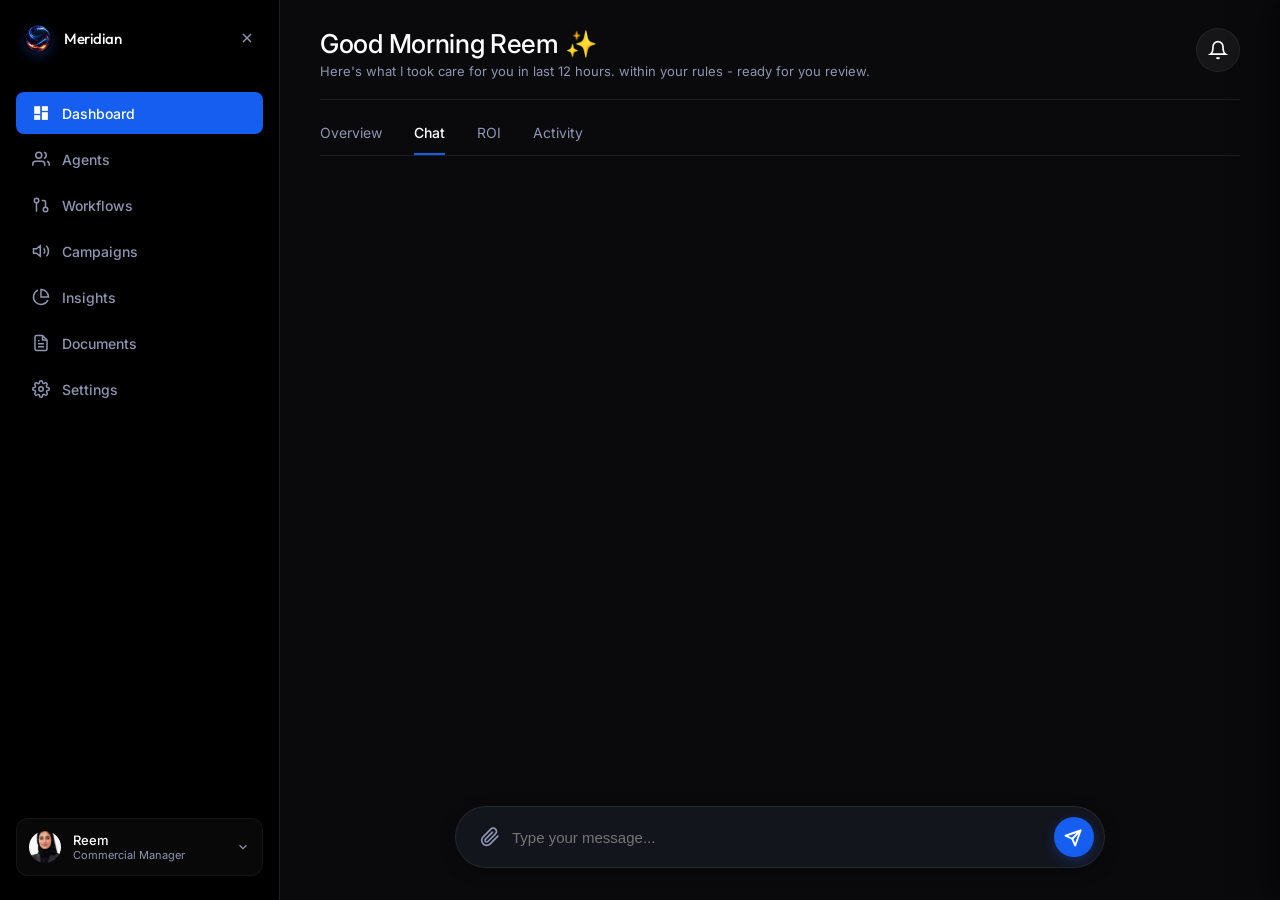
==== commit 2dad66fd: "ROI new" ====
--- a/chat.html
+++ b/chat.html
@@ -1,947 +1,970 @@
 <!DOCTYPE html>
 <html lang="en">
+
 <head>
   <meta charset="UTF-8">
   <meta name="viewport" content="width=device-width, initial-scale=1.0">
   <title>Meridian - Dark AI</title>
   <link rel="stylesheet" href="styles.css">
+  <style>
+    /* Hide scrollbars completely */
+    ::-webkit-scrollbar {
+      display: none;
+    }
+    * {
+      -ms-overflow-style: none; /* IE and Edge */
+      scrollbar-width: none; /* Firefox */
+    }
+  </style>
 </head>
+
 <body>
 
   <!-- Sidebar -->
-  <aside class="sidebar" style="background: #000000; padding: 24px 16px; border-right: 1px solid rgba(255,255,255,0.12);">
-    <div class="logo-area" style="display: flex; align-items: center; justify-content: space-between; margin-bottom: 40px; padding: 0 8px;">
+  <aside class="sidebar"
+    style="background: #000000; padding: 24px 16px; border-right: 1px solid rgba(255,255,255,0.12);">
+    <div class="logo-area"
+      style="display: flex; align-items: center; justify-content: space-between; margin-bottom: 40px; padding: 0 8px;">
       <div style="display: flex; align-items: center; gap: 12px;">
-        <div class="logo-icon" style="width: 28px; height: 28px; border-radius: 50%; overflow: hidden; display: flex; align-items: center; justify-content: center; background: #000000;">
+        <div class="logo-icon"
+          style="width: 28px; height: 28px; border-radius: 50%; overflow: hidden; display: flex; align-items: center; justify-content: center; background: #000000;">
           <img src="logo.jpg" alt="Logo" style="width: 100%; height: 100%; object-fit: cover;">
         </div>
         <div class="logo-text" style="font-size: 15px; font-weight: 500; color: #fff;">Meridian</div>
       </div>
-      <svg viewBox="0 0 24 24" width="16" height="16" fill="none" stroke="#8F95B2" stroke-width="2"><line x1="18" y1="6" x2="6" y2="18"></line><line x1="6" y1="6" x2="18" y2="18"></line></svg>
+      <svg viewBox="0 0 24 24" width="16" height="16" fill="none" stroke="#8F95B2" stroke-width="2">
+        <line x1="18" y1="6" x2="6" y2="18"></line>
+        <line x1="6" y1="6" x2="18" y2="18"></line>
+      </svg>
     </div>
 
     <nav class="nav-menu" style="display: flex; flex-direction: column; gap: 4px;">
-      <a href="#" class="nav-item active" style="background: #155EEF; color: #fff; padding: 12px 16px; border-radius: 8px; display: flex; align-items: center; gap: 12px; font-size: 14px; font-weight: 500; text-decoration: none; border-left: none;">
+      <a href="#" class="nav-item active"
+        style="background: #155EEF; color: #fff; padding: 12px 16px; border-radius: 8px; display: flex; align-items: center; gap: 12px; font-size: 14px; font-weight: 500; text-decoration: none; border-left: none;">
         <img src="dashboard-icon.png" style="width: 18px; height: 18px; object-fit: contain; mix-blend-mode: screen;">
         Dashboard
       </a>
-      <a href="#" class="nav-item" style="color: #8F95B2; padding: 12px 16px; border-radius: 8px; display: flex; align-items: center; gap: 12px; font-size: 14px; font-weight: 500; text-decoration: none;">
-        <svg viewBox="0 0 24 24" width="18" height="18" fill="none" stroke="#8F95B2" stroke-width="2"><path d="M17 21v-2a4 4 0 0 0-4-4H5a4 4 0 0 0-4 4v2"></path><circle cx="9" cy="7" r="4"></circle><path d="M23 21v-2a4 4 0 0 0-3-3.87"></path><path d="M16 3.13a4 4 0 0 1 0 7.75"></path></svg>
+      <a href="#" class="nav-item"
+        style="color: #8F95B2; padding: 12px 16px; border-radius: 8px; display: flex; align-items: center; gap: 12px; font-size: 14px; font-weight: 500; text-decoration: none;">
+        <svg viewBox="0 0 24 24" width="18" height="18" fill="none" stroke="#8F95B2" stroke-width="2">
+          <path d="M17 21v-2a4 4 0 0 0-4-4H5a4 4 0 0 0-4 4v2"></path>
+          <circle cx="9" cy="7" r="4"></circle>
+          <path d="M23 21v-2a4 4 0 0 0-3-3.87"></path>
+          <path d="M16 3.13a4 4 0 0 1 0 7.75"></path>
+        </svg>
         Agents
       </a>
-      <a href="#" class="nav-item" style="color: #8F95B2; padding: 12px 16px; border-radius: 8px; display: flex; align-items: center; gap: 12px; font-size: 14px; font-weight: 500; text-decoration: none;">
-        <svg viewBox="0 0 24 24" width="18" height="18" fill="none" stroke="#8F95B2" stroke-width="2"><circle cx="18" cy="18" r="3"></circle><circle cx="6" cy="6" r="3"></circle><path d="M13 6h3a2 2 0 0 1 2 2v7"></path><line x1="6" y1="9" x2="6" y2="21"></line></svg>
+      <a href="#" class="nav-item"
+        style="color: #8F95B2; padding: 12px 16px; border-radius: 8px; display: flex; align-items: center; gap: 12px; font-size: 14px; font-weight: 500; text-decoration: none;">
+        <svg viewBox="0 0 24 24" width="18" height="18" fill="none" stroke="#8F95B2" stroke-width="2">
+          <circle cx="18" cy="18" r="3"></circle>
+          <circle cx="6" cy="6" r="3"></circle>
+          <path d="M13 6h3a2 2 0 0 1 2 2v7"></path>
+          <line x1="6" y1="9" x2="6" y2="21"></line>
+        </svg>
         Workflows
       </a>
-      <a href="#" class="nav-item" style="color: #8F95B2; padding: 12px 16px; border-radius: 8px; display: flex; align-items: center; gap: 12px; font-size: 14px; font-weight: 500; text-decoration: none;">
-        <svg viewBox="0 0 24 24" width="18" height="18" fill="none" stroke="#8F95B2" stroke-width="2"><polygon points="11 5 6 9 2 9 2 15 6 15 11 19 11 5"></polygon><path d="M19.07 4.93a10 10 0 0 1 0 14.14M15.54 8.46a5 5 0 0 1 0 7.07"></path></svg>
+      <a href="#" class="nav-item"
+        style="color: #8F95B2; padding: 12px 16px; border-radius: 8px; display: flex; align-items: center; gap: 12px; font-size: 14px; font-weight: 500; text-decoration: none;">
+        <svg viewBox="0 0 24 24" width="18" height="18" fill="none" stroke="#8F95B2" stroke-width="2">
+          <polygon points="11 5 6 9 2 9 2 15 6 15 11 19 11 5"></polygon>
+          <path d="M19.07 4.93a10 10 0 0 1 0 14.14M15.54 8.46a5 5 0 0 1 0 7.07"></path>
+        </svg>
         Campaigns
       </a>
-      <a href="#" class="nav-item" style="color: #8F95B2; padding: 12px 16px; border-radius: 8px; display: flex; align-items: center; gap: 12px; font-size: 14px; font-weight: 500; text-decoration: none;">
-        <svg viewBox="0 0 24 24" width="18" height="18" fill="none" stroke="#8F95B2" stroke-width="2"><path d="M21.21 15.89A10 10 0 1 1 8 2.83"></path><path d="M22 12A10 10 0 0 0 12 2v10z"></path></svg>
+      <a href="#" class="nav-item"
+        style="color: #8F95B2; padding: 12px 16px; border-radius: 8px; display: flex; align-items: center; gap: 12px; font-size: 14px; font-weight: 500; text-decoration: none;">
+        <svg viewBox="0 0 24 24" width="18" height="18" fill="none" stroke="#8F95B2" stroke-width="2">
+          <path d="M21.21 15.89A10 10 0 1 1 8 2.83"></path>
+          <path d="M22 12A10 10 0 0 0 12 2v10z"></path>
+        </svg>
         Insights
       </a>
-      <a href="#" class="nav-item" style="color: #8F95B2; padding: 12px 16px; border-radius: 8px; display: flex; align-items: center; gap: 12px; font-size: 14px; font-weight: 500; text-decoration: none;">
-        <svg viewBox="0 0 24 24" width="18" height="18" fill="none" stroke="#8F95B2" stroke-width="2"><path d="M14 2H6a2 2 0 0 0-2 2v16a2 2 0 0 0 2 2h12a2 2 0 0 0 2-2V8z"></path><polyline points="14 2 14 8 20 8"></polyline><line x1="16" y1="13" x2="8" y2="13"></line><line x1="16" y1="17" x2="8" y2="17"></line><polyline points="10 9 9 9 8 9"></polyline></svg>
+      <a href="#" class="nav-item"
+        style="color: #8F95B2; padding: 12px 16px; border-radius: 8px; display: flex; align-items: center; gap: 12px; font-size: 14px; font-weight: 500; text-decoration: none;">
+        <svg viewBox="0 0 24 24" width="18" height="18" fill="none" stroke="#8F95B2" stroke-width="2">
+          <path d="M14 2H6a2 2 0 0 0-2 2v16a2 2 0 0 0 2 2h12a2 2 0 0 0 2-2V8z"></path>
+          <polyline points="14 2 14 8 20 8"></polyline>
+          <line x1="16" y1="13" x2="8" y2="13"></line>
+          <line x1="16" y1="17" x2="8" y2="17"></line>
+          <polyline points="10 9 9 9 8 9"></polyline>
+        </svg>
         Documents
       </a>
-      <a href="#" class="nav-item" style="color: #8F95B2; padding: 12px 16px; border-radius: 8px; display: flex; align-items: center; gap: 12px; font-size: 14px; font-weight: 500; text-decoration: none;">
-        <svg viewBox="0 0 24 24" width="18" height="18" fill="none" stroke="#8F95B2" stroke-width="2"><circle cx="12" cy="12" r="3"></circle><path d="M19.4 15a1.65 1.65 0 0 0 .33 1.82l.06.06a2 2 0 0 1 0 2.83 2 2 0 0 1-2.83 0l-.06-.06a1.65 1.65 0 0 0-1.82-.33 1.65 1.65 0 0 0-1 1.51V21a2 2 0 0 1-2 2 2 2 0 0 1-2-2v-.09A1.65 1.65 0 0 0 9 19.4a1.65 1.65 0 0 0-1.82.33l-.06.06a2 2 0 0 1-2.83 0 2 2 0 0 1 0-2.83l.06-.06A1.65 1.65 0 0 0 4.68 15a1.65 1.65 0 0 0-1.51-1H3a2 2 0 0 1-2-2 2 2 0 0 1 2-2h.09A1.65 1.65 0 0 0 4.6 9a1.65 1.65 0 0 0-.33-1.82l-.06-.06a2 2 0 0 1 0-2.83 2 2 0 0 1 2.83 0l.06.06A1.65 1.65 0 0 0 9 4.68a1.65 1.65 0 0 0 1-1.51V3a2 2 0 0 1 2-2 2 2 0 0 1 2 2v.09a1.65 1.65 0 0 0 1 1.51 1.65 1.65 0 0 0 1.82-.33l.06-.06a2 2 0 0 1 2.83 0 2 2 0 0 1 0 2.83l-.06.06a1.65 1.65 0 0 0-.33 1.82V9a1.65 1.65 0 0 0 1.51 1H21a2 2 0 0 1 2 2 2 2 0 0 1-2 2h-.09a1.65 1.65 0 0 0-1.51 1z"></path></svg>
+      <a href="#" class="nav-item"
+        style="color: #8F95B2; padding: 12px 16px; border-radius: 8px; display: flex; align-items: center; gap: 12px; font-size: 14px; font-weight: 500; text-decoration: none;">
+        <svg viewBox="0 0 24 24" width="18" height="18" fill="none" stroke="#8F95B2" stroke-width="2">
+          <circle cx="12" cy="12" r="3"></circle>
+          <path
+            d="M19.4 15a1.65 1.65 0 0 0 .33 1.82l.06.06a2 2 0 0 1 0 2.83 2 2 0 0 1-2.83 0l-.06-.06a1.65 1.65 0 0 0-1.82-.33 1.65 1.65 0 0 0-1 1.51V21a2 2 0 0 1-2 2 2 2 0 0 1-2-2v-.09A1.65 1.65 0 0 0 9 19.4a1.65 1.65 0 0 0-1.82.33l-.06.06a2 2 0 0 1-2.83 0 2 2 0 0 1 0-2.83l.06-.06A1.65 1.65 0 0 0 4.68 15a1.65 1.65 0 0 0-1.51-1H3a2 2 0 0 1-2-2 2 2 0 0 1 2-2h.09A1.65 1.65 0 0 0 4.6 9a1.65 1.65 0 0 0-.33-1.82l-.06-.06a2 2 0 0 1 0-2.83 2 2 0 0 1 2.83 0l.06.06A1.65 1.65 0 0 0 9 4.68a1.65 1.65 0 0 0 1-1.51V3a2 2 0 0 1 2-2 2 2 0 0 1 2 2v.09a1.65 1.65 0 0 0 1 1.51 1.65 1.65 0 0 0 1.82-.33l.06-.06a2 2 0 0 1 2.83 0 2 2 0 0 1 0 2.83l-.06.06a1.65 1.65 0 0 0-.33 1.82V9a1.65 1.65 0 0 0 1.51 1H21a2 2 0 0 1 2 2 2 2 0 0 1-2 2h-.09a1.65 1.65 0 0 0-1.51 1z">
+          </path>
+        </svg>
         Settings
       </a>
     </nav>
 
-    <div class="sidebar-profile" style="position: absolute; bottom: 24px; left: 16px; right: 16px; display: flex; align-items: center; justify-content: space-between; padding: 12px; background: rgba(255, 255, 255, 0.03); border: 1px solid rgba(255,255,255,0.05); border-radius: 12px; cursor: pointer;">
+    <div class="sidebar-profile"
+      style="position: absolute; bottom: 24px; left: 16px; right: 16px; display: flex; align-items: center; justify-content: space-between; padding: 12px; background: rgba(255, 255, 255, 0.03); border: 1px solid rgba(255,255,255,0.05); border-radius: 12px; cursor: pointer;">
       <div style="display: flex; align-items: center; gap: 12px;">
         <div style="width: 32px; height: 32px; border-radius: 50%; overflow: hidden;">
-          <img src="profile.jpg" alt="Profile" style="width: 100%; height: 100%; object-fit: cover; object-position: center 20%; transform: scale(1.3);">
+          <img src="profile.jpg" alt="Profile"
+            style="width: 100%; height: 100%; object-fit: cover; object-position: center 20%; transform: scale(1.3);">
         </div>
         <div style="display: flex; flex-direction: column;">
           <span style="font-size: 13px; font-weight: 500; color: #fff;">Reem</span>
           <span style="font-size: 11px; color: #8F95B2;">Commercial Manager</span>
         </div>
       </div>
-      <svg viewBox="0 0 24 24" width="14" height="14" fill="none" stroke="#8F95B2" stroke-width="2"><polyline points="6 9 12 15 18 9"></polyline></svg>
+      <svg viewBox="0 0 24 24" width="14" height="14" fill="none" stroke="#8F95B2" stroke-width="2">
+        <polyline points="6 9 12 15 18 9"></polyline>
+      </svg>
     </div>
   </aside>
 
   <!-- Main Content -->
   <main class="main-content">
-    <div class="content-scroll" style="padding: 32px 40px; height: 100vh; overflow: hidden; display: flex; flex-direction: column; background: #0A0A0C;">
-<!-- Welcome Header -->
-      <div style="margin-bottom: 24px; display: flex; justify-content: space-between; align-items: flex-start; border-bottom: 1px solid rgba(255,255,255,0.08); padding-bottom: 20px; flex-shrink: 0;">
+    <div class="content-scroll"
+      style="padding: 28px 40px; height: 100vh; overflow: hidden; display: flex; flex-direction: column; background: #0A0A0C;">
+      <!-- Welcome Header -->
+      <div
+        style="margin-bottom: 24px; display: flex; justify-content: space-between; align-items: flex-start; border-bottom: 1px solid rgba(255,255,255,0.08); padding-bottom: 20px; flex-shrink: 0;">
         <div>
-          <h1 style="font-size: 26px; font-weight: 500; color: #FFFFFF; margin-bottom: 8px; letter-spacing: -0.3px;">Good Morning Reem ✨</h1>
-          <p style="font-size: 13px; color: #8F95B2;">Here's what I took care for you in last 12 hours. within your rules - ready for you review.</p>
-        </div>
-        <button class="notification-btn" style="background: rgba(255,255,255,0.05); border: 1px solid rgba(255,255,255,0.05); border-radius: 50%; width: 44px; height: 44px; display: flex; align-items: center; justify-content: center; cursor: pointer;">
-          <svg viewBox="0 0 24 24" width="20" height="20" fill="none" stroke="#FFFFFF" stroke-width="2"><path d="M18 8A6 6 0 0 0 6 8c0 7-3 9-3 9h18s-3-2-3-9"></path><path d="M13.73 21a2 2 0 0 1-3.46 0"></path></svg>
+          <h1 style="font-size: 26px; font-weight: 500; color: #FFFFFF; margin-bottom: 4px; letter-spacing: -0.3px;">
+            Good Morning Reem ✨</h1>
+          <p style="font-size: 13px; color: #8F95B2;">Here's what I took care for you in last 12 hours. within your
+            rules - ready for you review.</p>
+        </div>
+        <button class="notification-btn"
+          style="background: rgba(255,255,255,0.05); border: 1px solid rgba(255,255,255,0.05); border-radius: 50%; width: 44px; height: 44px; display: flex; align-items: center; justify-content: center; cursor: pointer;">
+          <svg viewBox="0 0 24 24" width="20" height="20" fill="none" stroke="#FFFFFF" stroke-width="2">
+            <path d="M18 8A6 6 0 0 0 6 8c0 7-3 9-3 9h18s-3-2-3-9"></path>
+            <path d="M13.73 21a2 2 0 0 1-3.46 0"></path>
+          </svg>
         </button>
       </div>
 
-      
-      
-      
-<!-- Navigation Tabs -->
-      <div style="display: flex; gap: 32px; border-bottom: 1px solid rgba(255,255,255,0.08); margin-bottom: 24px; padding-bottom: 0;">
-        <a href="index.html" style="padding-bottom: 12px; color: #8F95B2; font-size: 14px; font-weight: 400; cursor: pointer; text-decoration: none;">Overview</a>
-        <div style="padding-bottom: 12px; border-bottom: 2px solid #155EEF; color: #FFFFFF; font-size: 14px; font-weight: 500; cursor: pointer;">Chat</div>
-        <div style="padding-bottom: 12px; color: #8F95B2; font-size: 14px; font-weight: 400; cursor: pointer;">ROI</div>
-        <div style="padding-bottom: 12px; color: #8F95B2; font-size: 14px; font-weight: 400; cursor: pointer;">Activity</div>
-      </div>
-      
+
+
+
+      <!-- Navigation Tabs -->
+      <div
+        style="display: flex; gap: 32px; border-bottom: 1px solid rgba(255,255,255,0.08); margin-bottom: 24px; padding-bottom: 0;">
+        <a href="index.html"
+          style="padding-bottom: 12px; color: #8F95B2; font-size: 14px; font-weight: 400; cursor: pointer; text-decoration: none;">Overview</a>
+        <div
+          style="padding-bottom: 12px; border-bottom: 2px solid #155EEF; color: #FFFFFF; font-size: 14px; font-weight: 500; cursor: pointer;">
+          Chat</div>
+        <a href="roi.html" style="padding-bottom: 12px; color: #8F95B2; font-size: 14px; font-weight: 400; cursor: pointer; text-decoration: none;">ROI</a>
+        <div style="padding-bottom: 12px; color: #8F95B2; font-size: 14px; font-weight: 400; cursor: pointer;">Activity
+        </div>
+      </div>
+
       <!-- Chat Container -->
-      <div id="analysis-scroll-area" style="flex: 1; max-width: 850px; width: 100%; margin: 0 auto; display: flex; flex-direction: column; position: relative; padding-bottom: 120px; overflow-y: auto;">
-        
+      <div id="analysis-scroll-area"
+        style="flex: 1; max-width: 850px; width: 100%; margin: 0 auto; display: flex; flex-direction: column; position: relative; padding-bottom: 120px; overflow-y: auto;">
+
         <!-- Chat Header -->
-        
-
-        <!-- User Message -->
-        <div style="display: flex; justify-content: flex-end; margin-bottom: 32px;">
-          <div style="background: #155EEF; color: #FFFFFF; padding: 16px 20px; border-radius: 20px 20px 4px 20px; max-width: 80%; font-size: 15px; line-height: 1.5; box-shadow: 0 4px 12px rgba(21, 94, 239, 0.2);">
-            Why did we match the competitor on milk — but not on yogurt? Let me know the reasons.
+
+
+      </div>
+
+      <!-- Floating Prompt Box -->
+      <style>
+        .prompt-box {
+          position: fixed;
+          bottom: 32px;
+          left: calc(280px + (100vw - 280px) / 2);
+          transform: translateX(-50%);
+          width: 650px;
+          background: #13151D;
+          border: 1px solid rgba(255, 255, 255, 0.08);
+          border-radius: 100px;
+          padding: 10px 10px 10px 24px;
+          display: flex;
+          align-items: center;
+          justify-content: space-between;
+          box-shadow: 0 4px 16px rgba(0, 0, 0, 0.3);
+          z-index: 1000;
+          transition: all 0.35s cubic-bezier(0.4, 0, 0.2, 1);
+        }
+
+        .prompt-box:hover {
+          border-color: transparent;
+          background: linear-gradient(#13151D, #13151D) padding-box,
+            linear-gradient(135deg, #155EEF, #A855F7, #06B6D4) border-box;
+          border: 1px solid transparent;
+          box-shadow: 0 8px 32px rgba(21, 94, 239, 0.25), 0 0 60px rgba(168, 85, 247, 0.1);
+        }
+      </style>
+      <div class="prompt-box">
+        <div id="chat-previews"
+          style="position: absolute; bottom: calc(100% + 12px); left: 24px; display: flex; gap: 8px; flex-wrap: wrap;">
+        </div>
+        <div style="display: flex; align-items: center; gap: 12px; flex: 1;">
+          <div id="btn-attach" style="cursor: pointer; display: flex; align-items: center; justify-content: center;">
+            <svg viewBox="0 0 24 24" width="20" height="20" fill="none" stroke="#8F95B2" stroke-width="2"
+              stroke-linecap="round" stroke-linejoin="round">
+              <path
+                d="M21.44 11.05l-9.19 9.19a6 6 0 0 1-8.49-8.49l9.19-9.19a4 4 0 0 1 5.66 5.66l-9.2 9.19a2 2 0 0 1-2.83-2.83l8.49-8.48">
+              </path>
+            </svg>
           </div>
-        </div>
-
-        <!-- AI Thinking Steps -->
-        <div style="display: flex; justify-content: flex-start; margin-bottom: 24px;">
-          <div style="display: flex; flex-direction: column; gap: 12px; width: 100%; max-width: 100%;">
-            <!-- Thinking Header with CTA -->
-            <div style="display: flex; align-items: center; gap: 12px; justify-content: space-between; color: #8F95B2; font-size: 14px; font-weight: 500; padding: 12px 16px; background: rgba(255,255,255,0.03); border: 1px solid rgba(255,255,255,0.05); border-radius: 12px; width: 100%; box-sizing: border-box;">
-              <div style="display: flex; align-items: center; gap: 12px;">
-                <svg viewBox="0 0 24 24" width="18" height="18" fill="none" stroke="#10B981" stroke-width="2.5" stroke-linecap="round" stroke-linejoin="round"><polyline points="20 6 9 17 4 12"></polyline></svg>
-                <span>Completed</span>
-              </div>
-              <button onclick="document.getElementById('agent-drawer').classList.toggle('open')" style="background: transparent; border: 1px solid #155EEF; border-radius: 6px; color: #155EEF; font-size: 12px; font-weight: 500; padding: 6px 12px; cursor: pointer; transition: all 0.2s ease;" onmouseover="this.style.background='rgba(21, 94, 239, 0.1)'" onmouseout="this.style.background='transparent'">Show Steps</button>
+          <input type="text" id="chat-input" placeholder="Type your message..."
+            style="background: transparent; border: none; color: #FFFFFF; font-size: 15px; outline: none; width: 100%;">
+        </div>
+        <button id="btn-send"
+          style="background: #155EEF; border: none; border-radius: 50%; width: 40px; height: 40px; display: flex; align-items: center; justify-content: center; cursor: pointer; margin-left: 12px; transition: transform 0.2s; box-shadow: 0 4px 12px rgba(21, 94, 239, 0.3);">
+          <svg viewBox="0 0 24 24" width="18" height="18" fill="none" stroke="#FFFFFF" stroke-width="2.5"
+            stroke-linecap="round" stroke-linejoin="round" style="margin-left: -2px; margin-top: 2px;">
+            <line x1="22" y1="2" x2="11" y2="13"></line>
+            <polygon points="22 2 15 22 11 13 2 9 22 2"></polygon>
+          </svg>
+        </button>
+      </div>
+
+      <input type="file" id="file-input" style="display: none;" multiple>
+  </main>
+
+
+  <!-- Modal -->
+  <div class="modal-backdrop" id="agent-modal-backdrop" style="display: none;"></div>
+  <div class="agent-modal dark-modal" id="agent-modal" style="display: none;">
+    <div class="agent-modal-header">
+      <div class="agent-modal-title">Demand & Sales Projection Update</div>
+      <button class="agent-modal-close" id="modal-close">
+        <svg viewBox="0 0 24 24" width="20" height="20" fill="none" stroke="currentColor" stroke-width="2">
+          <line x1="18" y1="6" x2="6" y2="18"></line>
+          <line x1="6" y1="6" x2="18" y2="18"></line>
+        </svg>
+      </button>
+    </div>
+    <div class="agent-modal-content">
+      <div class="agent-modal-section">
+        <div class="agent-modal-subtitle">Summary</div>
+        <p>Updated revenue and demand forecasts using competitor pricing, conversion trends, inventory availability, and
+          loyalty segment data.</p>
+      </div>
+      <div class="agent-modal-section">
+        <div class="agent-modal-subtitle">Key Inputs</div>
+        <table class="agent-table">
+          <thead>
+            <tr>
+              <th>Source</th>
+              <th>Insight</th>
+            </tr>
+          </thead>
+          <tbody>
+            <tr>
+              <td>Competitor Pricing</td>
+              <td>14% price gap</td>
+            </tr>
+            <tr>
+              <td>UAE E-commerce</td>
+              <td>Conversion ↓ 11%</td>
+            </tr>
+            <tr>
+              <td>Saudi Inventory</td>
+              <td>Stock ↑ 18%</td>
+            </tr>
+            <tr>
+              <td>CRM</td>
+              <td>Loyalty offer eligible</td>
+            </tr>
+          </tbody>
+        </table>
+      </div>
+      <div class="agent-modal-section">
+        <div class="agent-modal-subtitle">Impact</div>
+        <table class="agent-table">
+          <thead>
+            <tr>
+              <th>Metric</th>
+              <th>Updated</th>
+            </tr>
+          </thead>
+          <tbody>
+            <tr>
+              <td>Revenue at Risk</td>
+              <td>AED 1.2M</td>
+            </tr>
+            <tr>
+              <td>Margin Exposure</td>
+              <td>-4.8%</td>
+            </tr>
+            <tr>
+              <td>Recovery Potential</td>
+              <td>AED 860K</td>
+            </tr>
+          </tbody>
+        </table>
+      </div>
+      <div class="agent-modal-section">
+        <div class="agent-modal-subtitle">Agent Actions</div>
+        <div class="agent-actions-list">
+          <div>Pricing & Demand Agent → Updated demand forecasts</div>
+          <div>Inventory Agent → Validated stock availability</div>
+          <div>Super Agent → Generated revised projections</div>
+        </div>
+      </div>
+      <div class="agent-modal-section">
+        <div class="agent-modal-subtitle">Outcome</div>
+        <div class="agent-outcome">
+          <svg viewBox="0 0 24 24" width="16" height="16" fill="none" stroke="#22C55E" stroke-width="3">
+            <polyline points="20 6 9 17 4 12"></polyline>
+          </svg>
+          <span style="color: #22C55E; font-weight: 500;">Updated business impact model generated</span>
+        </div>
+      </div>
+    </div>
+  </div>
+
+  <!-- Side Drawer -->
+  <div class="side-drawer dark-drawer" id="agent-drawer">
+    <div class="drawer-header">
+      <div class="drawer-title">Agent Reasoning Flow</div>
+      <button class="drawer-close" id="drawer-close">
+        <svg viewBox="0 0 24 24" width="20" height="20" fill="none" stroke="currentColor" stroke-width="2">
+          <line x1="18" y1="6" x2="6" y2="18"></line>
+          <line x1="6" y1="6" x2="18" y2="18"></line>
+        </svg>
+      </button>
+    </div>
+
+    <div class="drawer-section">
+      <div class="drawer-section-header">
+        <div style="display:flex; align-items:center; gap:8px;">
+          <svg viewBox="0 0 24 24" width="18" height="18" fill="none" stroke="var(--color-primary)" stroke-width="2">
+            <path d="M17 21v-2a4 4 0 0 0-4-4H5a4 4 0 0 0-4 4v2"></path>
+            <circle cx="9" cy="7" r="4"></circle>
+            <path d="M23 21v-2a4 4 0 0 0-3-3.87"></path>
+            <path d="M16 3.13a4 4 0 0 1 0 7.75"></path>
+          </svg>
+          <span style="color: var(--color-primary); font-weight: 600;">Agents in Action</span>
+        </div>
+
+      </div>
+
+      <div class="drawer-agents">
+        <div class="agent-card-side" id="drawer-agent-0">
+          <div class="agent-icon" style="color: var(--color-primary);"><svg viewBox="0 0 24 24" width="20" height="20"
+              fill="none" stroke="currentColor" stroke-width="2">
+              <rect x="18" y="3" width="4" height="18"></rect>
+              <rect x="10" y="8" width="4" height="13"></rect>
+              <rect x="2" y="13" width="4" height="8"></rect>
+            </svg></div>
+          <div class="agent-info">
+            <div class="agent-name">Pricing & Demand Agent</div>
+            <div class="agent-desc">Competitor reduced price by 14% on a top-selling campaign SKU.</div>
+          </div>
+        </div>
+        <div class="agent-card-side" id="drawer-agent-1">
+          <div class="agent-icon" style="color: var(--color-primary);"><svg viewBox="0 0 24 24" width="20" height="20"
+              fill="none" stroke="currentColor" stroke-width="2">
+              <polyline points="22 7 13.5 15.5 8.5 10.5 2 17"></polyline>
+              <polyline points="16 7 22 7 22 13"></polyline>
+            </svg></div>
+          <div class="agent-info">
+            <div class="agent-name">Inventory Agent</div>
+            <div class="agent-desc">Saudi has excess stock that can support a regional bundle.</div>
+          </div>
+        </div>
+        <div class="agent-card-side" id="drawer-agent-2">
+          <div class="agent-icon" style="color: var(--color-primary);"><svg viewBox="0 0 24 24" width="20" height="20"
+              fill="none" stroke="currentColor" stroke-width="2">
+              <path d="M3 11l18-5v12L3 13v-2z"></path>
+              <path d="M11.6 16.8a3 3 0 1 1-5.8-1.6"></path>
+            </svg></div>
+          <div class="agent-info">
+            <div class="agent-name">Campaign Agent</div>
+            <div class="agent-desc">Weekend campaign needs to be adjusted before launch.</div>
+          </div>
+        </div>
+        <div class="agent-card-side" id="drawer-agent-3">
+          <div class="agent-icon" style="color: var(--color-primary);"><svg viewBox="0 0 24 24" width="20" height="20"
+              fill="none" stroke="currentColor" stroke-width="2">
+              <path d="M13.5 2H2v11.5c0 6.35 5.15 11.5 11.5 11.5S25 19.85 25 13.5 19.85 2 13.5 2z"></path>
+              <polygon points="9.5 9 14.5 14 20.5 8 16 3"></polygon>
+            </svg></div>
+          <div class="agent-info">
+            <div class="agent-name">Super Agent</div>
+            <div class="agent-desc">Full price match is not recommended. Selective regional response is recommended.
             </div>
           </div>
         </div>
-
-        <!-- Bot Response -->
-        <div id="bot-response" style="display: flex; justify-content: flex-start; margin-bottom: 24px;">
-          <div style="display: flex; flex-direction: column; align-items: flex-start; gap: 12px; max-width: 85%;">
-            <!-- Response Bubble -->
-            <div style="background: rgba(255,255,255,0.02); border: 1px solid rgba(255,255,255,0.04); border-radius: 20px 20px 20px 4px; padding: 20px 24px; color: #FFFFFF; font-size: 15px; line-height: 1.6; box-shadow: 0 4px 20px rgba(0,0,0,0.2);">
-              <ul style="margin: 0; padding-left: 20px; display: flex; flex-direction: column; gap: 12px;">
-                <li style="color: #FFFFFF;"><span style="color: #8F95B2;">Milk is a price-sensitive staple</span> — matching the competitor protects basket traffic.</li>
-                <li style="color: #FFFFFF;"><span style="color: #8F95B2;">Yogurt carries a healthier margin and lower price-elasticity</span> — a match would erode margin for little footfall gain.</li>
-                <li style="color: #FFFFFF;"><span style="color: #8F95B2;">Net effect:</span> hold yogurt, match milk — protects both volume and margin.</li>
-              </ul>
-            </div>
-            
-            <!-- Metadata & Avatar Below -->
-            <div style="display: flex; align-items: center; gap: 12px; margin-left: 8px;">
-              <div style="width: 24px; height: 24px; display: flex; align-items: center; justify-content: center; flex-shrink: 0;">
-                <img src="logo.jpg" alt="Meridian" style="width: 24px; height: 24px; border-radius: 50%; object-fit: cover; box-shadow: 0 2px 8px rgba(0,0,0,0.5);">
-              </div>
-              <span style="color: #FFFFFF; font-weight: 600; font-size: 14px;">Meridian</span>
-              <span style="color: #8F95B2; font-size: 12px;">09:15 AM</span>
-            </div>
-          </div>
-        </div>
-      </div>
-
-      <!-- Floating Prompt Box -->
-      <div style="position: fixed; bottom: 32px; left: calc(280px + (100vw - 280px) / 2); transform: translateX(-50%); width: 100%; max-width: 850px; background: #2F2F2F; border: 1px solid rgba(255,255,255,0.08); border-radius: 100px; padding: 12px 12px 12px 24px; display: flex; align-items: center; justify-content: space-between; box-shadow: 0 12px 40px rgba(0,0,0,0.5); z-index: 1000;">
-        <div id="chat-previews" style="position: absolute; bottom: calc(100% + 12px); left: 24px; display: flex; gap: 8px; flex-wrap: wrap;"></div>
-        <div style="display: flex; align-items: center; gap: 12px; flex: 1;">
-          <div id="btn-attach" style="cursor: pointer; display: flex; align-items: center; justify-content: center;">
-            <svg viewBox="0 0 24 24" width="20" height="20" fill="none" stroke="#8F95B2" stroke-width="2" stroke-linecap="round" stroke-linejoin="round"><path d="M21.44 11.05l-9.19 9.19a6 6 0 0 1-8.49-8.49l9.19-9.19a4 4 0 0 1 5.66 5.66l-9.2 9.19a2 2 0 0 1-2.83-2.83l8.49-8.48"></path></svg>
-          </div>
-          <input type="text" id="chat-input" placeholder="Type your message..." style="background: transparent; border: none; color: #FFFFFF; font-size: 15px; outline: none; width: 100%;">
-        </div>
-        <button id="btn-send" style="background: #155EEF; border: none; border-radius: 50%; width: 40px; height: 40px; display: flex; align-items: center; justify-content: center; cursor: pointer; margin-left: 12px; transition: transform 0.2s; box-shadow: 0 4px 12px rgba(21, 94, 239, 0.3);">
-          <svg viewBox="0 0 24 24" width="18" height="18" fill="none" stroke="#FFFFFF" stroke-width="2.5" stroke-linecap="round" stroke-linejoin="round" style="margin-left: -2px; margin-top: 2px;"><line x1="22" y1="2" x2="11" y2="13"></line><polygon points="22 2 15 22 11 13 2 9 22 2"></polygon></svg>
-        </button>
-      </div>
-      
-      <input type="file" id="file-input" style="display: none;" multiple>
-  </main>
-
-
-<!-- Modal -->
-<div class="modal-backdrop" id="agent-modal-backdrop" style="display: none;"></div>
-<div class="agent-modal dark-modal" id="agent-modal" style="display: none;">
-  <div class="agent-modal-header">
-    <div class="agent-modal-title">Demand & Sales Projection Update</div>
-    <button class="agent-modal-close" id="modal-close">
-      <svg viewBox="0 0 24 24" width="20" height="20" fill="none" stroke="currentColor" stroke-width="2"><line x1="18" y1="6" x2="6" y2="18"></line><line x1="6" y1="6" x2="18" y2="18"></line></svg>
-    </button>
+      </div>
+    </div>
+
+    <div class="drawer-section" style="margin-top: 24px;">
+      <div class="drawer-section-header">
+        <div style="display:flex; align-items:center; gap:8px;">
+          <svg viewBox="0 0 24 24" width="18" height="18" fill="none" stroke="var(--color-primary)" stroke-width="2">
+            <polygon points="12 2 2 7 12 12 22 7 12 2"></polygon>
+            <polyline points="2 17 12 22 22 17"></polyline>
+            <polyline points="2 12 12 17 22 12"></polyline>
+          </svg>
+          <span style="color: var(--color-primary); font-weight: 600;">Thinking Steps</span>
+        </div>
+      </div>
+      <div class="drawer-timeline" id="drawer-timeline"></div>
+    </div>
   </div>
-  <div class="agent-modal-content">
-    <div class="agent-modal-section">
-      <div class="agent-modal-subtitle">Summary</div>
-      <p>Updated revenue and demand forecasts using competitor pricing, conversion trends, inventory availability, and loyalty segment data.</p>
-    </div>
-    <div class="agent-modal-section">
-      <div class="agent-modal-subtitle">Key Inputs</div>
-      <table class="agent-table">
-        <thead><tr><th>Source</th><th>Insight</th></tr></thead>
-        <tbody>
-          <tr><td>Competitor Pricing</td><td>14% price gap</td></tr>
-          <tr><td>UAE E-commerce</td><td>Conversion ↓ 11%</td></tr>
-          <tr><td>Saudi Inventory</td><td>Stock ↑ 18%</td></tr>
-          <tr><td>CRM</td><td>Loyalty offer eligible</td></tr>
-        </tbody>
-      </table>
-    </div>
-    <div class="agent-modal-section">
-      <div class="agent-modal-subtitle">Impact</div>
-      <table class="agent-table">
-        <thead><tr><th>Metric</th><th>Updated</th></tr></thead>
-        <tbody>
-          <tr><td>Revenue at Risk</td><td>AED 1.2M</td></tr>
-          <tr><td>Margin Exposure</td><td>-4.8%</td></tr>
-          <tr><td>Recovery Potential</td><td>AED 860K</td></tr>
-        </tbody>
-      </table>
-    </div>
-    <div class="agent-modal-section">
-      <div class="agent-modal-subtitle">Agent Actions</div>
-      <div class="agent-actions-list">
-        <div>Pricing & Demand Agent → Updated demand forecasts</div>
-        <div>Inventory Agent → Validated stock availability</div>
-        <div>Super Agent → Generated revised projections</div>
-      </div>
-    </div>
-    <div class="agent-modal-section">
-      <div class="agent-modal-subtitle">Outcome</div>
-      <div class="agent-outcome">
-        <svg viewBox="0 0 24 24" width="16" height="16" fill="none" stroke="#22C55E" stroke-width="3"><polyline points="20 6 9 17 4 12"></polyline></svg>
-        <span style="color: #22C55E; font-weight: 500;">Updated business impact model generated</span>
-      </div>
-    </div>
-  </div>
-</div>
-
-<!-- Side Drawer -->
-<div class="side-drawer dark-drawer" id="agent-drawer">
-  <div class="drawer-header">
-    <div class="drawer-title">Agent Reasoning Flow</div>
-    <button class="drawer-close" id="drawer-close">
-      <svg viewBox="0 0 24 24" width="20" height="20" fill="none" stroke="currentColor" stroke-width="2"><line x1="18" y1="6" x2="6" y2="18"></line><line x1="6" y1="6" x2="18" y2="18"></line></svg>
-    </button>
-  </div>
-  
-  <div class="drawer-section">
-    <div class="drawer-section-header">
-      <div style="display:flex; align-items:center; gap:8px;">
-        <svg viewBox="0 0 24 24" width="18" height="18" fill="none" stroke="var(--color-primary)" stroke-width="2"><path d="M17 21v-2a4 4 0 0 0-4-4H5a4 4 0 0 0-4 4v2"></path><circle cx="9" cy="7" r="4"></circle><path d="M23 21v-2a4 4 0 0 0-3-3.87"></path><path d="M16 3.13a4 4 0 0 1 0 7.75"></path></svg>
-        <span style="color: var(--color-primary); font-weight: 600;">Agents in Action</span>
-      </div>
-      
-    </div>
-    
-    <div class="drawer-agents">
-      <div class="agent-card-side" id="drawer-agent-0">
-        <div class="agent-icon" style="color: var(--color-primary);"><svg viewBox="0 0 24 24" width="20" height="20" fill="none" stroke="currentColor" stroke-width="2"><rect x="18" y="3" width="4" height="18"></rect><rect x="10" y="8" width="4" height="13"></rect><rect x="2" y="13" width="4" height="8"></rect></svg></div>
-        <div class="agent-info">
-          <div class="agent-name">Pricing & Demand Agent</div>
-          <div class="agent-desc">Competitor reduced price by 14% on a top-selling campaign SKU.</div>
-        </div>
-      </div>
-      <div class="agent-card-side" id="drawer-agent-1">
-        <div class="agent-icon" style="color: var(--color-primary);"><svg viewBox="0 0 24 24" width="20" height="20" fill="none" stroke="currentColor" stroke-width="2"><polyline points="22 7 13.5 15.5 8.5 10.5 2 17"></polyline><polyline points="16 7 22 7 22 13"></polyline></svg></div>
-        <div class="agent-info">
-          <div class="agent-name">Inventory Agent</div>
-          <div class="agent-desc">Saudi has excess stock that can support a regional bundle.</div>
-        </div>
-      </div>
-      <div class="agent-card-side" id="drawer-agent-2">
-        <div class="agent-icon" style="color: var(--color-primary);"><svg viewBox="0 0 24 24" width="20" height="20" fill="none" stroke="currentColor" stroke-width="2"><path d="M3 11l18-5v12L3 13v-2z"></path><path d="M11.6 16.8a3 3 0 1 1-5.8-1.6"></path></svg></div>
-        <div class="agent-info">
-          <div class="agent-name">Campaign Agent</div>
-          <div class="agent-desc">Weekend campaign needs to be adjusted before launch.</div>
-        </div>
-      </div>
-      <div class="agent-card-side" id="drawer-agent-3">
-        <div class="agent-icon" style="color: var(--color-primary);"><svg viewBox="0 0 24 24" width="20" height="20" fill="none" stroke="currentColor" stroke-width="2"><path d="M13.5 2H2v11.5c0 6.35 5.15 11.5 11.5 11.5S25 19.85 25 13.5 19.85 2 13.5 2z"></path><polygon points="9.5 9 14.5 14 20.5 8 16 3"></polygon></svg></div>
-        <div class="agent-info">
-          <div class="agent-name">Super Agent</div>
-          <div class="agent-desc">Full price match is not recommended. Selective regional response is recommended.</div>
-        </div>
-      </div>
-    </div>
-  </div>
-
-  <div class="drawer-section" style="margin-top: 24px;">
-    <div class="drawer-section-header">
-      <div style="display:flex; align-items:center; gap:8px;">
-        <svg viewBox="0 0 24 24" width="18" height="18" fill="none" stroke="var(--color-primary)" stroke-width="2"><polygon points="12 2 2 7 12 12 22 7 12 2"></polygon><polyline points="2 17 12 22 22 17"></polyline><polyline points="2 12 12 17 22 12"></polyline></svg>
-        <span style="color: var(--color-primary); font-weight: 600;">Thinking Steps</span>
-      </div>
-    </div>
-    <div class="drawer-timeline" id="drawer-timeline"></div>
-  </div>
-</div>
-
-<script>
-// --- Data ---
-const stepsData = [
-    {
-      title: "Understanding simulation objective",
-      subtitle: "Understanding the request and validating inputs",
-      desc: "Reviewing the scenario assumptions, attached competitor advertisement, campaign context, and regional inventory signals.",
-      sections: [
-        {
-          heading: "Request Validation",
-          content: `<ul class="bot-list">
+
+  <script>
+    // --- Data ---
+    const stepsData = [
+      {
+        title: "Understanding simulation objective",
+        subtitle: "Understanding the request and validating inputs",
+        desc: "Reviewing the scenario assumptions, attached competitor advertisement, campaign context, and regional inventory signals.",
+        sections: [
+          {
+            heading: "Request Validation",
+            content: `<ul class="bot-list">
             <li>Weekend promotion extension identified as primary scenario change</li>
             <li>Qatar inventory restock included in analysis scope</li>
             <li>Commercial Director one-pager requested as final deliverable</li>
           </ul>`
-        }
-      ]
-    },
-    {
-      title: "Evaluating competitor discount duration & regional sensitivity",
-      subtitle: "Analyzing market, pricing, and inventory signals",
-      desc: "Collecting competitive, commercial, and operational insights across UAE, Saudi Arabia, and Qatar.",
-      sections: [
-        {
-          heading: "Competitor Signals",
-          content: `<ul class="bot-list">
+          }
+        ]
+      },
+      {
+        title: "Evaluating competitor discount duration & regional sensitivity",
+        subtitle: "Analyzing market, pricing, and inventory signals",
+        desc: "Collecting competitive, commercial, and operational insights across UAE, Saudi Arabia, and Qatar.",
+        sections: [
+          {
+            heading: "Competitor Signals",
+            content: `<ul class="bot-list">
             <li>Competitor price gap detected at 14%</li>
             <li>Weekend promotion remains active</li>
             <li>Promotional pressure concentrated on hero campaign SKU</li>
           </ul>`
-        }
-      ]
-    },
-    {
-      title: "Modeling demand elasticity over 14 & 30 days",
-      subtitle: "Evaluating projected business impact",
-      desc: "Simulating pricing, demand, and inventory outcomes under multiple response strategies.",
-      sections: [
-        {
-          heading: "Scenarios Evaluated",
-          content: `<ul class="bot-list check-list">
+          }
+        ]
+      },
+      {
+        title: "Modeling demand elasticity over 14 & 30 days",
+        subtitle: "Evaluating projected business impact",
+        desc: "Simulating pricing, demand, and inventory outcomes under multiple response strategies.",
+        sections: [
+          {
+            heading: "Scenarios Evaluated",
+            content: `<ul class="bot-list check-list">
             <li>No Action</li>
             <li>Full Price Match</li>
             <li>Regional Response Strategy</li>
           </ul>`
-        }
-      ]
-    },
-    {
-      title: "Simulating margin impact under discount scenarios",
-      subtitle: "Margin projections",
-      desc: "Simulating the margin erosion under the required discount matching.",
-      sections: [
-        {
-          heading: "Margin Impact",
-          content: `<table class="agent-table">
+          }
+        ]
+      },
+      {
+        title: "Simulating margin impact under discount scenarios",
+        subtitle: "Margin projections",
+        desc: "Simulating the margin erosion under the required discount matching.",
+        sections: [
+          {
+            heading: "Margin Impact",
+            content: `<table class="agent-table">
             <thead><tr><th>Scenario</th><th>Margin Impact</th></tr></thead>
             <tbody>
               <tr><td>Full Match</td><td><span class="badge badge-red">Erosion</span></td></tr>
               <tr><td>Regional Response</td><td><span class="badge badge-green">Within Target</span></td></tr>
             </tbody>
           </table>`
-        }
-      ]
-    },
-    {
-      title: "Assessing inventory coverage & stock-out probability",
-      subtitle: "Preparing updated response strategy",
-      desc: "Combining agent findings into a unified commercial response plan.",
-      sections: [
-        {
-          heading: "Recommended Market Actions",
-          content: `<div style="margin-bottom: 12px;"><strong>🇦🇪 UAE</strong><br><span style="color:var(--color-text-secondary);">Targeted price defense on selected SKU</span></div>
+          }
+        ]
+      },
+      {
+        title: "Assessing inventory coverage & stock-out probability",
+        subtitle: "Preparing updated response strategy",
+        desc: "Combining agent findings into a unified commercial response plan.",
+        sections: [
+          {
+            heading: "Recommended Market Actions",
+            content: `<div style="margin-bottom: 12px;"><strong>🇦🇪 UAE</strong><br><span style="color:var(--color-text-secondary);">Targeted price defense on selected SKU</span></div>
                     <div style="margin-bottom: 12px;"><strong>🇸🇦 Saudi Arabia</strong><br><span style="color:var(--color-text-secondary);">Bundle excess inventory with loyalty offer</span></div>
                     <div><strong>🇶🇦 Qatar</strong><br><span style="color:var(--color-text-secondary);">Maintain current campaign strategy</span></div>`
-        }
-      ]
-    }
-];
-
-const agentsData = [
-  {
-    title: "Market Intelligence Agent",
-    icon: `<svg viewBox="0 0 24 24" width="24" height="24" fill="none" stroke="currentColor" stroke-width="2"><path d="M21 16V8a2 2 0 0 0-1-1.73l-7-4a2 2 0 0 0-2 0l-7 4A2 2 0 0 0 3 8v8a2 2 0 0 0 1 1.73l7 4a2 2 0 0 0 2 0l7-4A2 2 0 0 0 21 16z"></path><polyline points="3.27 6.96 12 12.01 20.73 6.96"></polyline><line x1="12" y1="22.08" x2="12" y2="12"></line></svg>`,
-    subtitle: "Interpreting market shifts and competitive landscape.",
-    desc: "Analyzing competitor pricing activity, customer conversion behavior, and demand elasticity across GCC markets.",
-    sections: [
+          }
+        ]
+      }
+    ];
+
+    const agentsData = [
       {
-        heading: "Pricing Signals",
-        content: `<ul class="bot-list">
+        title: "Market Intelligence Agent",
+        icon: `<svg viewBox="0 0 24 24" width="24" height="24" fill="none" stroke="currentColor" stroke-width="2"><path d="M21 16V8a2 2 0 0 0-1-1.73l-7-4a2 2 0 0 0-2 0l-7 4A2 2 0 0 0 3 8v8a2 2 0 0 0 1 1.73l7 4a2 2 0 0 0 2 0l7-4A2 2 0 0 0 21 16z"></path><polyline points="3.27 6.96 12 12.01 20.73 6.96"></polyline><line x1="12" y1="22.08" x2="12" y2="12"></line></svg>`,
+        subtitle: "Interpreting market shifts and competitive landscape.",
+        desc: "Analyzing competitor pricing activity, customer conversion behavior, and demand elasticity across GCC markets.",
+        sections: [
+          {
+            heading: "Pricing Signals",
+            content: `<ul class="bot-list">
           <li>Competitor promotion detected with a 14% price gap</li>
           <li>Promotional activity concentrated on hero campaign SKU</li>
           <li>Weekend offer expected to increase competitive pressure</li>
         </ul>`
-      }
-    ]
-  },
-  {
-    title: "Demand & Pricing Agent",
-    icon: `<svg viewBox="0 0 24 24" width="24" height="24" fill="none" stroke="currentColor" stroke-width="2"><circle cx="12" cy="12" r="10"></circle><path d="M16 12A4 4 0 0 0 8 12"></path></svg>`,
-    subtitle: "Assessing demand and stock impact across markets.",
-    desc: "Reviewing stock availability, regional inventory distribution, and replenishment status.",
-    sections: [
+          }
+        ]
+      },
       {
-        heading: "Inventory Signals",
-        content: `<ul class="bot-list">
+        title: "Demand & Pricing Agent",
+        icon: `<svg viewBox="0 0 24 24" width="24" height="24" fill="none" stroke="currentColor" stroke-width="2"><circle cx="12" cy="12" r="10"></circle><path d="M16 12A4 4 0 0 0 8 12"></path></svg>`,
+        subtitle: "Assessing demand and stock impact across markets.",
+        desc: "Reviewing stock availability, regional inventory distribution, and replenishment status.",
+        sections: [
+          {
+            heading: "Inventory Signals",
+            content: `<ul class="bot-list">
           <li>Saudi inventory currently 18% above plan</li>
           <li>Qatar restock completed successfully last week</li>
           <li>No supply constraints identified</li>
         </ul>`
-      }
-    ]
-  },
-  {
-    title: "Campaign Agent",
-    icon: `<svg viewBox="0 0 24 24" width="24" height="24" fill="none" stroke="currentColor" stroke-width="2"><path d="M21 11.5a8.38 8.38 0 0 1-.9 3.8 8.5 8.5 0 0 1-7.6 4.7 8.38 8.38 0 0 1-3.8-.9L3 21l1.9-5.7a8.38 8.38 0 0 1-.9-3.8 8.5 8.5 0 0 1 4.7-7.6 8.38 8.38 0 0 1 3.8-.9h.5a8.48 8.48 0 0 1 8 8v.5z"></path></svg>`,
-    subtitle: "Translating demand and inventory signals into regional campaigns.",
-    desc: "Analyzing campaign timing, messaging strategy, and market alignment.",
-    sections: [
+          }
+        ]
+      },
       {
-        heading: "Campaign Signals",
-        content: `<ul class="bot-list">
+        title: "Campaign Agent",
+        icon: `<svg viewBox="0 0 24 24" width="24" height="24" fill="none" stroke="currentColor" stroke-width="2"><path d="M21 11.5a8.38 8.38 0 0 1-.9 3.8 8.5 8.5 0 0 1-7.6 4.7 8.38 8.38 0 0 1-3.8-.9L3 21l1.9-5.7a8.38 8.38 0 0 1-.9-3.8 8.5 8.5 0 0 1 4.7-7.6 8.38 8.38 0 0 1 3.8-.9h.5a8.48 8.48 0 0 1 8 8v.5z"></path></svg>`,
+        subtitle: "Translating demand and inventory signals into regional campaigns.",
+        desc: "Analyzing campaign timing, messaging strategy, and market alignment.",
+        sections: [
+          {
+            heading: "Campaign Signals",
+            content: `<ul class="bot-list">
           <li>Weekend campaign launch overlaps with competitor promotion</li>
           <li>Existing campaign messaging lacks value differentiation</li>
           <li>Campaign schedule remains adjustable</li>
         </ul>`
-      }
-    ]
-  },
-  {
-    title: "Super Agent",
-    icon: `<svg viewBox="0 0 24 24" width="24" height="24" fill="none" stroke="currentColor" stroke-width="2"><path d="M22 12h-4l-3 9L9 3l-3 9H2"></path></svg>`,
-    subtitle: "Consolidating cross-agent insights into a unified plan.",
-    desc: "Consolidating findings from pricing, inventory, and campaign agents to determine the optimal commercial response.",
-    sections: [
+          }
+        ]
+      },
       {
-        heading: "Strategies Evaluated",
-        content: `<ul class="bot-list check-list">
+        title: "Super Agent",
+        icon: `<svg viewBox="0 0 24 24" width="24" height="24" fill="none" stroke="currentColor" stroke-width="2"><path d="M22 12h-4l-3 9L9 3l-3 9H2"></path></svg>`,
+        subtitle: "Consolidating cross-agent insights into a unified plan.",
+        desc: "Consolidating findings from pricing, inventory, and campaign agents to determine the optimal commercial response.",
+        sections: [
+          {
+            heading: "Strategies Evaluated",
+            content: `<ul class="bot-list check-list">
           <li>No Action</li>
           <li>Full Price Match</li>
           <li>Selective Regional Response</li>
         </ul>`
+          }
+        ]
       }
-    ]
-  }
-];
-
-// --- Input Logic ---
-const chatInput = document.getElementById('chat-input');
-const btnSend = document.getElementById('btn-send');
-const btnAttach = document.getElementById('btn-attach');
-const fileInput = document.getElementById('file-input');
-const chatPreviews = document.getElementById('chat-previews');
-const scrollArea = document.getElementById('analysis-scroll-area');
-
-let selectedFiles = [];
-
-if (btnAttach && fileInput) {
-    btnAttach.addEventListener('click', () => {
+    ];
+
+    // --- Input Logic ---
+    const chatInput = document.getElementById('chat-input');
+    const btnSend = document.getElementById('btn-send');
+    const btnAttach = document.getElementById('btn-attach');
+    const fileInput = document.getElementById('file-input');
+    const chatPreviews = document.getElementById('chat-previews');
+    const scrollArea = document.getElementById('analysis-scroll-area');
+
+    let selectedFiles = [];
+
+    if (btnAttach && fileInput) {
+      btnAttach.addEventListener('click', () => {
         fileInput.click();
-    });
-
-    fileInput.addEventListener('change', (e) => {
+      });
+
+      fileInput.addEventListener('change', (e) => {
         const files = Array.from(e.target.files);
         files.forEach(file => {
-            selectedFiles.push(file);
-            const pill = document.createElement('div');
-            pill.style.cssText = "display: flex; align-items: center; gap: 6px; background: rgba(255,255,255,0.05); border: 1px solid rgba(255,255,255,0.1); padding: 6px 12px; border-radius: 20px; color: #FFFFFF; font-size: 13px;";
-            pill.innerHTML = `
+          selectedFiles.push(file);
+          const pill = document.createElement('div');
+          pill.style.cssText = "display: flex; align-items: center; gap: 6px; background: rgba(255,255,255,0.05); border: 1px solid rgba(255,255,255,0.1); padding: 6px 12px; border-radius: 20px; color: #FFFFFF; font-size: 13px;";
+          pill.innerHTML = `
               <svg viewBox="0 0 24 24" width="14" height="14" fill="none" stroke="currentColor" stroke-width="2"><path d="M13 2H6a2 2 0 0 0-2 2v16a2 2 0 0 0 2 2h12a2 2 0 0 0 2-2V9z"></path><polyline points="13 2 13 9 20 9"></polyline></svg>
               ${file.name}
             `;
-            chatPreviews.appendChild(pill);
+          chatPreviews.appendChild(pill);
         });
-    });
-}
-
-if (btnSend && chatInput) {
-    
-const ongoingTexts = ["Initializing Analysis...", "Gathering insights...", "Modeling scenarios...", "Simulating impact...", "Generating recommendations..."];
-const spinIcon = `<svg viewBox="0 0 24 24" width="18" height="18" fill="none" stroke="currentColor" stroke-width="2" class="spin-animation" style="color: #155EEF;"><path d="M21 12a9 9 0 1 1-6.219-8.56"></path></svg>`;
-const checkIcon = `<svg viewBox="0 0 24 24" width="18" height="18" fill="none" stroke="#10B981" stroke-width="2.5" stroke-linecap="round" stroke-linejoin="round"><polyline points="20 6 9 17 4 12"></polyline></svg>`;
-
-function simulateThinking(container, onComplete) {
-    const thinkingCard = document.createElement('div');
-    thinkingCard.style.cssText = "display: flex; flex-direction: column; gap: 12px; width: 100%; max-width: 100%; margin-bottom: 24px;";
-    
-    // Header
-    const header = document.createElement('div');
-    header.style.cssText = "display: flex; align-items: center; gap: 12px; justify-content: space-between; color: #8F95B2; font-size: 14px; font-weight: 500; padding: 12px 16px; background: rgba(255,255,255,0.03); border: 1px solid rgba(255,255,255,0.05); border-radius: 12px; width: 100%; box-sizing: border-box;";
-    
-    header.innerHTML = `
+      });
+    }
+
+    if (btnSend && chatInput) {
+
+      const ongoingTexts = ["Initializing Analysis...", "Gathering insights...", "Modeling scenarios...", "Simulating impact...", "Generating recommendations..."];
+      const spinIcon = `<svg viewBox="0 0 24 24" width="18" height="18" fill="none" stroke="currentColor" stroke-width="2" class="spin-animation" style="color: #155EEF;"><path d="M21 12a9 9 0 1 1-6.219-8.56"></path></svg>`;
+      const checkIcon = `<svg viewBox="0 0 24 24" width="18" height="18" fill="none" stroke="#10B981" stroke-width="2.5" stroke-linecap="round" stroke-linejoin="round"><polyline points="20 6 9 17 4 12"></polyline></svg>`;
+
+      function simulateThinking(container, onComplete) {
+        // Create AI Response Wrapper
+        const aiWrapper = document.createElement('div');
+        aiWrapper.style.cssText = "display: flex; gap: 16px; margin-bottom: 48px; align-items: flex-start;";
+        aiWrapper.innerHTML = `
+          <!-- Avatar Left -->
+          <div style="flex-shrink: 0; width: 32px; height: 32px; border-radius: 50%; overflow: hidden; box-shadow: 0 2px 8px rgba(0,0,0,0.5); display: flex; align-items: center; justify-content: center; background: #000;">
+            <img src="logo.jpg" alt="Meridian" style="width: 100%; height: 100%; object-fit: cover;">
+          </div>
+          <!-- Content Right -->
+          <div class="ai-content-right" style="display: flex; flex-direction: column; gap: 16px; width: 100%; max-width: 85%;">
+          </div>
+        `;
+        container.appendChild(aiWrapper);
+        const rightContainer = aiWrapper.querySelector('.ai-content-right');
+
+        const thinkingCard = document.createElement('div');
+        thinkingCard.style.cssText = "display: flex; flex-direction: column; width: 100%;";
+
+        // Header
+        const header = document.createElement('div');
+        header.style.cssText = "display: flex; align-items: center; gap: 12px; justify-content: space-between; color: #8F95B2; font-size: 14px; font-weight: 500; padding: 12px 16px; background: rgba(255,255,255,0.03); border: 1px solid rgba(255,255,255,0.05); border-radius: 12px; width: 100%; box-sizing: border-box;";
+
+        header.innerHTML = `
       <div style="display: flex; align-items: center; gap: 12px;">
-        <span id="dynamic-spin-icon">${spinIcon}</span>
-        <span id="dynamic-thinking-title" style="color: #FFFFFF;">Generating Output</span>
-      </div>
-      <button id="dynamic-btn-show-steps" style="display: none; background: transparent; border: 1px solid #155EEF; border-radius: 6px; color: #155EEF; font-size: 12px; font-weight: 500; padding: 6px 12px; cursor: pointer; transition: all 0.2s ease;">Show Steps</button>
+        <span class="dynamic-spin-icon">${spinIcon}</span>
+        <span class="dynamic-thinking-title" style="color: #FFFFFF;">Generating Output</span>
+      </div>
+      <button class="dynamic-btn-show-steps" style="display: none; background: transparent; border: 1px solid #155EEF; border-radius: 6px; color: #155EEF; font-size: 12px; font-weight: 500; padding: 6px 12px; cursor: pointer; transition: all 0.2s ease;">Show Steps</button>
     `;
-    thinkingCard.appendChild(header);
-
-    // Steps container
-    const stepsContainer = document.createElement('div');
-    stepsContainer.style.cssText = "display: flex; flex-direction: column; gap: 16px; margin-top: 8px; margin-left: 8px; padding-left: 16px; border-left: 1px solid rgba(255,255,255,0.1);";
-    thinkingCard.appendChild(stepsContainer);
-    
-    container.appendChild(thinkingCard);
-
-    let currentStep = 0;
-    const dynamicTitle = document.getElementById('dynamic-thinking-title');
-    const dynamicSpinIcon = document.getElementById('dynamic-spin-icon');
-    const dynamicBtnShowSteps = document.getElementById('dynamic-btn-show-steps');
-
-    stepsData.forEach((step, index) => {
-      const stepEl = document.createElement('div');
-      stepEl.className = 'thinking-step pending';
-      stepEl.dataset.index = index;
-      stepEl.style.cssText = "display: flex; align-items: flex-start; gap: 12px; opacity: 0.5; transition: opacity 0.3s ease;";
-      stepEl.innerHTML = `
+        thinkingCard.appendChild(header);
+
+        // Steps container
+        const stepsContainer = document.createElement('div');
+        stepsContainer.style.cssText = "display: flex; flex-direction: column; gap: 16px; margin-top: 8px; margin-left: 8px; padding-left: 16px; border-left: 1px solid rgba(255,255,255,0.1);";
+        thinkingCard.appendChild(stepsContainer);
+
+        rightContainer.appendChild(thinkingCard);
+
+        let currentStep = 0;
+        const dynamicTitle = header.querySelector('.dynamic-thinking-title');
+        const dynamicSpinIcon = header.querySelector('.dynamic-spin-icon');
+        const dynamicBtnShowSteps = header.querySelector('.dynamic-btn-show-steps');
+
+        stepsData.forEach((step, index) => {
+          const stepEl = document.createElement('div');
+          stepEl.className = 'thinking-step pending';
+          stepEl.dataset.index = index;
+          stepEl.style.cssText = "display: flex; align-items: flex-start; gap: 12px; opacity: 0.5; transition: opacity 0.3s ease;";
+          stepEl.innerHTML = `
         <div class="thinking-step-icon" style="margin-top: 2px;"></div>
         <div class="thinking-step-content" style="display: flex; flex-direction: column;">
           <div class="thinking-step-title" style="color: #FFFFFF; font-size: 14px; font-weight: 500;">${step.title}</div>
           <div class="thinking-step-desc" style="color: #8F95B2; font-size: 12px; margin-top: 4px;">${step.desc}</div>
         </div>
       `;
-      stepsContainer.appendChild(stepEl);
-    });
-
-    function updateSteps() {
-      if (currentStep > 0) {
-        const prevIdx = currentStep - 1;
-        const prevEl = thinkingCard.querySelector(`[data-index="${prevIdx}"]`);
-        if(prevEl) {
-          prevEl.style.opacity = '1';
-          prevEl.querySelector('.thinking-step-icon').innerHTML = checkIcon;
+          stepsContainer.appendChild(stepEl);
+        });
+
+        function updateSteps() {
+          if (currentStep > 0) {
+            const prevIdx = currentStep - 1;
+            const prevEl = thinkingCard.querySelector(`[data-index="${prevIdx}"]`);
+            if (prevEl) {
+              prevEl.style.opacity = '1';
+              prevEl.querySelector('.thinking-step-icon').innerHTML = checkIcon;
+            }
+          }
+
+          if (currentStep < stepsData.length) {
+            if (dynamicTitle) {
+              dynamicTitle.innerText = ongoingTexts[currentStep] || "Processing...";
+            }
+
+            const activeEl = thinkingCard.querySelector(`[data-index="${currentStep}"]`);
+            if (activeEl) {
+              activeEl.style.opacity = '1';
+              activeEl.querySelector('.thinking-step-icon').innerHTML = spinIcon;
+            }
+
+            container.scrollTop = container.scrollHeight;
+
+            currentStep++;
+            setTimeout(updateSteps, 2000);
+          } else {
+            setTimeout(() => {
+              if (dynamicTitle) dynamicTitle.innerText = "Completed";
+              if (dynamicSpinIcon) dynamicSpinIcon.innerHTML = checkIcon;
+
+              stepsContainer.style.display = 'none'; // hide the inline steps
+
+              if (dynamicBtnShowSteps) {
+                dynamicBtnShowSteps.style.display = 'block';
+                dynamicBtnShowSteps.addEventListener('click', () => {
+                  document.getElementById('agent-drawer').classList.add('open');
+                  startDrawerAnimation();
+                });
+              }
+
+              onComplete(rightContainer);
+            }, 500);
+          }
         }
+
+        updateSteps();
       }
 
-      if (currentStep < stepsData.length) {
-        if(dynamicTitle) {
-          dynamicTitle.innerText = ongoingTexts[currentStep] || "Processing...";
-        }
-
-        const activeEl = thinkingCard.querySelector(`[data-index="${currentStep}"]`);
-        if(activeEl) {
-          activeEl.style.opacity = '1';
-          activeEl.querySelector('.thinking-step-icon').innerHTML = spinIcon;
-        }
-        
-        container.scrollTop = container.scrollHeight;
-
-        currentStep++;
-        setTimeout(updateSteps, 2000);
-      } else {
-        setTimeout(() => {
-          if(dynamicTitle) dynamicTitle.innerText = "Completed";
-          if(dynamicSpinIcon) dynamicSpinIcon.innerHTML = checkIcon;
-          
-          stepsContainer.style.display = 'none'; // hide the inline steps
-          
-          if(dynamicBtnShowSteps) {
-            dynamicBtnShowSteps.style.display = 'block';
-            dynamicBtnShowSteps.addEventListener('click', () => {
-              document.getElementById('agent-drawer').classList.add('open');
-              startDrawerAnimation();
-            });
-          }
-          
-          onComplete(thinkingCard);
-        }, 500);
-      }
-    }
-
-    updateSteps();
-}
-
-    function sendMessage() {
+      function sendMessage() {
         const text = chatInput.value.trim();
         if (!text) return;
 
         const msgDiv = document.createElement('div');
         msgDiv.style.display = 'flex';
-        msgDiv.style.justifyContent = 'flex-end';
-        msgDiv.style.marginBottom = '32px';
+        msgDiv.style.flexDirection = 'column';
+        msgDiv.style.alignItems = 'flex-end';
+        msgDiv.style.marginBottom = '48px';
+        msgDiv.style.animation = 'slideUp 0.3s ease-out';
         msgDiv.innerHTML = `
-            <div style="background: #155EEF; color: #FFFFFF; padding: 16px 20px; border-radius: 20px 20px 4px 20px; max-width: 80%; font-size: 15px; line-height: 1.5; box-shadow: 0 4px 12px rgba(21, 94, 239, 0.2);">
+            <div style="background: rgba(21, 94, 239, 0.15); color: #FFFFFF; padding: 16px 20px; border-radius: 20px 20px 4px 20px; max-width: 80%; font-size: 15px; line-height: 1.5; border: 1px solid rgba(21, 94, 239, 0.25); box-shadow: 0 4px 12px rgba(0,0,0,0.2);">
                 ${text}
             </div>
+            <div style="display: flex; gap: 8px; margin-top: 8px; padding-right: 4px;">
+              <button style="background: none; border: none; cursor: pointer; color: #8F95B2; padding: 4px; display: flex; align-items: center; justify-content: center; border-radius: 4px;" title="Edit" onmouseover="this.style.background='rgba(255,255,255,0.05)'" onmouseout="this.style.background='transparent'">
+                <svg viewBox="0 0 24 24" width="14" height="14" fill="none" stroke="currentColor" stroke-width="2" stroke-linecap="round" stroke-linejoin="round"><path d="M12 20h9"></path><path d="M16.5 3.5a2.121 2.121 0 0 1 3 3L7 19l-4 1 1-4L16.5 3.5z"></path></svg>
+              </button>
+              <button style="background: none; border: none; cursor: pointer; color: #8F95B2; padding: 4px; display: flex; align-items: center; justify-content: center; border-radius: 4px;" title="Copy" onmouseover="this.style.background='rgba(255,255,255,0.05)'" onmouseout="this.style.background='transparent'">
+                <svg viewBox="0 0 24 24" width="14" height="14" fill="none" stroke="currentColor" stroke-width="2" stroke-linecap="round" stroke-linejoin="round"><rect x="9" y="9" width="13" height="13" rx="2" ry="2"></rect><path d="M5 15H4a2 2 0 0 1-2-2V4a2 2 0 0 1 2-2h9a2 2 0 0 1 2 2v1"></path></svg>
+              </button>
+            </div>
         `;
-        
+
         scrollArea.appendChild(msgDiv);
         chatInput.value = '';
         chatPreviews.innerHTML = '';
         selectedFiles = [];
         setTimeout(() => {
-            scrollArea.scrollTop = scrollArea.scrollHeight;
+          scrollArea.scrollTop = scrollArea.scrollHeight;
         }, 10);
 
         // Run simulation
-        simulateThinking(scrollArea, (thinkingCard) => {
-            // Append bot response after simulation
-            const botResponseDiv = document.createElement('div');
-            botResponseDiv.style.cssText = "display: flex; justify-content: flex-start; margin-bottom: 24px;";
-            
-            let responseContent = `Based on the simulation, maintaining the current strategy in Qatar while targeting selective bundles in Saudi and UAE provides the optimal balance of margin protection and revenue recovery.`;
-            let responseWidth = "max-width: 85%;";
-            let wrapperWidth = "max-width: 100%; width: 100%;";
-
-            if (text.trim() === "For every seafood and fresh-catch SKU: apply a managed markdown so each unit clears at least three days before expiry. Step the price down as expiry approaches, hold a minimum margin floor.") {
-              responseWidth = "max-width: 100%; width: 100%;";
-              responseContent = `
-<div style="width: 100%;">
-  <h2 style="margin-bottom: 8px; font-size: 22px; color: #FFFFFF; font-weight: 600;">Seafood & Fresh-Catch Markdown Strategy</h2>
-  <div style="color: #8F95B2; font-size: 13px; margin-bottom: 24px;">Analysis Complete • Generated by Super Agent & Specialist Agents</div>
-  
-  <div style="display: flex; gap: 12px; margin-bottom: 32px; flex-wrap: wrap;">
-    <span style="background: rgba(21, 94, 239, 0.1); color: #155EEF; border: 1px solid rgba(21, 94, 239, 0.2); padding: 4px 12px; border-radius: 16px; font-size: 12px; font-weight: 600;">Categories Assessed: Seafood, Fresh-Catch</span>
-    <span style="background: rgba(21, 94, 239, 0.1); color: #155EEF; border: 1px solid rgba(21, 94, 239, 0.2); padding: 4px 12px; border-radius: 16px; font-size: 12px; font-weight: 600;">Strategy: Dynamic Markdown Curve</span>
-    <span style="background: rgba(21, 94, 239, 0.1); color: #155EEF; border: 1px solid rgba(21, 94, 239, 0.2); padding: 4px 12px; border-radius: 16px; font-size: 12px; font-weight: 600;">Target Margin Floor: 12%</span>
+        simulateThinking(scrollArea, (rightContainer) => {
+          // Append bot response after simulation
+          const botResponseDiv = document.createElement('div');
+          botResponseDiv.style.cssText = "";
+
+          let responseContent = `Based on the simulation, maintaining the current strategy in Qatar while targeting selective bundles in Saudi and UAE provides the optimal balance of margin protection and revenue recovery.`;
+          let responseWidth = "max-width: 85%;";
+          let wrapperWidth = "max-width: 100%; width: 100%;";
+
+          if (text.toLowerCase().includes("seafood") || text.toLowerCase().includes("fresh-catch")) {
+            responseWidth = "max-width: 100%; width: 100%;";
+            responseContent = `
+<div style="display: flex; flex-direction: column; gap: 24px; width: 100%;">
+
+  <!-- BLOCK 1: Rule Identified -->
+  <div style="background: rgba(255,255,255,0.02); border: 1px dashed rgba(255,255,255,0.1); border-radius: 12px; padding: 16px;">
+    <div style="font-size: 12px; color: #10B981; font-weight: 600; margin-bottom: 8px; text-transform: uppercase; letter-spacing: 0.5px;">Rule Identified</div>
+    <div style="font-size: 14px; color: #FFFFFF; font-style: italic; line-height: 1.5; margin-bottom: 16px; padding-left: 12px; border-left: 2px solid rgba(255,255,255,0.2);">
+      "For every seafood and fresh-catch SKU: apply a managed markdown so each unit clears at least three days before expiry. Step the price down as expiry approaches, hold a minimum margin floor."
+    </div>
+    <div style="display: flex; gap: 12px;">
+      <button style="background: #155EEF; color: #FFFFFF; border: none; border-radius: 8px; padding: 8px 16px; font-size: 13px; font-weight: 500; cursor: pointer;">Accept &amp; Apply</button>
+      <button style="background: transparent; color: #8F95B2; border: 1px solid rgba(255,255,255,0.1); border-radius: 8px; padding: 8px 16px; font-size: 13px; font-weight: 500; cursor: pointer;">Decline</button>
+    </div>
   </div>
 
-  <!-- 1. Executive Summary -->
-  <div style="margin-bottom: 32px;">
-    <div style="display: flex; align-items: center; gap: 12px; margin-bottom: 16px;">
-      <div style="background: #155EEF; color: #FFF; width: 24px; height: 24px; border-radius: 6px; display: flex; align-items: center; justify-content: center; font-weight: 700; font-size: 14px;">1</div>
-      <div style="font-size: 18px; color: #FFFFFF; font-weight: 600;">Executive Summary</div>
-    </div>
-    <div style="color: #8F95B2; font-size: 14px; line-height: 1.6;">
-      <p style="margin-top: 0;">Implementing a managed markdown strategy across all seafood and fresh-catch SKUs to accelerate clearance at least three days before expiry.</p>
-      <p>By stepping prices down proactively, we aim to reduce spoilage by 40% while protecting a minimum 12% margin floor. Based on cross-agent simulations, a dynamic 3-step markdown curve is recommended to capture value early and avoid total write-offs.</p>
-    </div>
-  </div>
-
-  <!-- 2. What Happened? -->
-  <div style="margin-bottom: 32px;">
-    <div style="display: flex; align-items: center; gap: 12px; margin-bottom: 16px;">
-      <div style="background: #155EEF; color: #FFF; width: 24px; height: 24px; border-radius: 6px; display: flex; align-items: center; justify-content: center; font-weight: 700; font-size: 14px;">2</div>
-      <div style="font-size: 18px; color: #FFFFFF; font-weight: 600;">What Happened?</div>
-    </div>
-    <div style="font-size: 14px; font-weight: 600; color: #FFFFFF; margin-bottom: 12px;">Key Developments</div>
-    <ul style="color: #8F95B2; font-size: 14px; line-height: 1.6; padding-left: 20px; margin-bottom: 16px;">
-      <li>Fresh-catch inventory is currently 15% above target levels.</li>
-      <li>High spoilage risk identified in specific regional coastal hubs.</li>
-      <li>Current clearance processes are reactive, leading to unnecessary margin erosion.</li>
-      <li>Weekend foot traffic presents an opportunity for targeted fresh markdowns.</li>
+  <!-- BLOCK 2: Seafood SKU Details -->
+  <div style="background: rgba(255,255,255,0.03); border: 1px solid rgba(255,255,255,0.05); border-radius: 16px; padding: 24px;">
+    
+    <!-- 1. 4-stat row -->
+    <div style="display: flex; gap: 24px; border-bottom: 1px solid rgba(255,255,255,0.05); padding-bottom: 16px; margin-bottom: 16px; flex-wrap: wrap;">
+      <div>
+        <div style="font-size: 11px; color: #8F95B2; margin-bottom: 4px;">SKUs Re-evaluated</div>
+        <div style="font-size: 15px; color: #FFFFFF; font-weight: 600;">142</div>
+      </div>
+      <div>
+        <div style="font-size: 11px; color: #8F95B2; margin-bottom: 4px;">Prices Updated</div>
+        <div style="font-size: 15px; color: #FFFFFF; font-weight: 600;">96</div>
+      </div>
+      <div>
+        <div style="font-size: 11px; color: #8F95B2; margin-bottom: 4px;">Revenue Impact</div>
+        <div style="font-size: 15px; color: #10B981; font-weight: 600;">+AED 1.18M</div>
+      </div>
+      <div>
+        <div style="font-size: 11px; color: #8F95B2; margin-bottom: 4px;">Margin Impact</div>
+        <div style="font-size: 15px; color: #10B981; font-weight: 600;">+1.6 pts</div>
+      </div>
+    </div>
+
+    <!-- 2. Summary Paragraph -->
+    <p style="font-size: 13px; color: #8F95B2; line-height: 1.6; margin-bottom: 20px;">
+      Applying the managed markdown rule to all seafood and fresh-catch SKUs across the network. By stepping prices down ahead of the three-day clearance threshold, we protect our minimum margin floor while avoiding total write-offs. Out of 142 SKUs evaluated, 96 required an immediate price update, generating an estimated revenue impact of +AED 1.18M and a +1.6 pts margin lift.
+    </p>
+
+    <!-- 3. Bullet Points -->
+    <ul style="margin: 0 0 24px 0; padding-left: 20px; display: flex; flex-direction: column; gap: 12px; font-size: 13px; line-height: 1.5;">
+      <li style="color: #FFFFFF;"><span style="color: #8F95B2;">Proactive spoilage protection</span> &mdash; stepping prices down early guarantees perishables move before their shelf life expires, preventing 100% loss.</li>
+      <li style="color: #FFFFFF;"><span style="color: #8F95B2;">Defended margin floor</span> &mdash; even as markdowns deepen close to expiry, the system enforces the minimum floor so we never sell at an absolute loss.</li>
+      <li style="color: #FFFFFF;"><span style="color: #8F95B2;">Low-confidence items flagged</span> &mdash; any SKU falling below the 60% confidence threshold skips auto-approval and routes directly to your Awaiting Review queue.</li>
     </ul>
-    <div style="font-size: 12px; color: #8F95B2; margin-bottom: 8px;">Sources</div>
-    <div style="display: flex; gap: 8px; flex-wrap: wrap;">
-      <span style="background: rgba(255,255,255,0.05); color: #155EEF; border-radius: 4px; padding: 4px 8px; font-size: 11px;">Inventory Data</span>
-      <span style="background: rgba(255,255,255,0.05); color: #155EEF; border-radius: 4px; padding: 4px 8px; font-size: 11px;">Spoilage Reports</span>
-      <span style="background: rgba(255,255,255,0.05); color: #155EEF; border-radius: 4px; padding: 4px 8px; font-size: 11px;">Demand Forecast</span>
-    </div>
-  </div>
-
-  <!-- 3. Why It Matters -->
-  <div style="margin-bottom: 32px;">
-    <div style="display: flex; align-items: center; gap: 12px; margin-bottom: 16px;">
-      <div style="background: #155EEF; color: #FFF; width: 24px; height: 24px; border-radius: 6px; display: flex; align-items: center; justify-content: center; font-weight: 700; font-size: 14px;">3</div>
-      <div style="font-size: 18px; color: #FFFFFF; font-weight: 600;">Why It Matters</div>
-    </div>
-    <div style="display: grid; grid-template-columns: repeat(auto-fit, minmax(220px, 1fr)); gap: 16px; margin-bottom: 16px;">
-      <!-- Agent Card 1 -->
-      <div style="background: rgba(255,255,255,0.02); border: 1px solid rgba(255,255,255,0.05); border-radius: 12px; padding: 16px;">
-        <div style="display: flex; align-items: center; gap: 8px; font-weight: 600; color: #155EEF; font-size: 13px; margin-bottom: 12px;">
-          <svg viewBox="0 0 24 24" width="16" height="16" fill="none" stroke="currentColor" stroke-width="2"><path d="M21 16V8a2 2 0 0 0-1-1.73l-7-4a2 2 0 0 0-2 0l-7 4A2 2 0 0 0 3 8v8a2 2 0 0 0 1 1.73l7 4a2 2 0 0 0 2 0l7-4A2 2 0 0 0 21 16z"></path></svg>
-          Pricing & Demand Agent
-        </div>
-        <ul style="color: #8F95B2; font-size: 12px; line-height: 1.5; padding-left: 16px; margin: 0;">
-          <li>Stepped markdowns increase conversion by 22% in fresh categories.</li>
-          <li>Early weekend discounts capture high-intent shoppers.</li>
-        </ul>
-      </div>
-      <!-- Agent Card 2 -->
-      <div style="background: rgba(255,255,255,0.02); border: 1px solid rgba(255,255,255,0.05); border-radius: 12px; padding: 16px;">
-        <div style="display: flex; align-items: center; gap: 8px; font-weight: 600; color: #155EEF; font-size: 13px; margin-bottom: 12px;">
-          <svg viewBox="0 0 24 24" width="16" height="16" fill="none" stroke="currentColor" stroke-width="2"><circle cx="12" cy="12" r="10"></circle></svg>
-          Inventory Agent
-        </div>
-        <ul style="color: #8F95B2; font-size: 12px; line-height: 1.5; padding-left: 16px; margin: 0;">
-          <li>15% surplus in fresh-catch categories.</li>
-          <li>Spoilage risk is highest in coastal regional hubs.</li>
-        </ul>
-      </div>
-      <!-- Agent Card 3 -->
-      <div style="background: rgba(255,255,255,0.02); border: 1px solid rgba(255,255,255,0.05); border-radius: 12px; padding: 16px;">
-        <div style="display: flex; align-items: center; gap: 8px; font-weight: 600; color: #155EEF; font-size: 13px; margin-bottom: 12px;">
-          <svg viewBox="0 0 24 24" width="16" height="16" fill="none" stroke="currentColor" stroke-width="2"><path d="M21 11.5a8.38 8.38 0 0 1-.9 3.8 8.5 8.5 0 0 1-7.6 4.7 8.38 8.38 0 0 1-3.8-.9L3 21l1.9-5.7a8.38 8.38 0 0 1-.9-3.8 8.5 8.5 0 0 1 4.7-7.6 8.38 8.38 0 0 1 3.8-.9h.5a8.48 8.48 0 0 1 8 8v.5z"></path></svg>
-          Campaign Agent
-        </div>
-        <ul style="color: #8F95B2; font-size: 12px; line-height: 1.5; padding-left: 16px; margin: 0;">
-          <li>In-store digital signage needed to highlight markdowns.</li>
-          <li>Targeted push notifications to loyalty members required.</li>
-        </ul>
-      </div>
-      <!-- Agent Card 4 -->
-      <div style="background: rgba(255,255,255,0.02); border: 1px solid rgba(255,255,255,0.05); border-radius: 12px; padding: 16px;">
-        <div style="display: flex; align-items: center; gap: 8px; font-weight: 600; color: #155EEF; font-size: 13px; margin-bottom: 12px;">
-          <svg viewBox="0 0 24 24" width="16" height="16" fill="none" stroke="currentColor" stroke-width="2"><path d="M22 12h-4l-3 9L9 3l-3 9H2"></path></svg>
-          Super Agent
-        </div>
-        <ul style="color: #8F95B2; font-size: 12px; line-height: 1.5; padding-left: 16px; margin: 0;">
-          <li>Dynamic 3-step markdown curve recommended.</li>
-          <li>Margin floor strictly protected at 12%.</li>
-        </ul>
-      </div>
-    </div>
-    <div style="font-size: 12px; color: #8F95B2; margin-bottom: 8px;">Sources</div>
-    <div style="display: flex; gap: 8px; flex-wrap: wrap;">
-      <span style="background: rgba(255,255,255,0.05); color: #155EEF; border-radius: 4px; padding: 4px 8px; font-size: 11px;">Pricing Intelligence</span>
-      <span style="background: rgba(255,255,255,0.05); color: #155EEF; border-radius: 4px; padding: 4px 8px; font-size: 11px;">Inventory Signals</span>
-      <span style="background: rgba(255,255,255,0.05); color: #155EEF; border-radius: 4px; padding: 4px 8px; font-size: 11px;">Campaign Calendar</span>
-    </div>
-  </div>
-
-  <!-- 4. Response Scenario Comparison -->
-  <div style="margin-bottom: 32px;">
-    <div style="display: flex; align-items: center; gap: 12px; margin-bottom: 16px;">
-      <div style="background: #155EEF; color: #FFF; width: 24px; height: 24px; border-radius: 6px; display: flex; align-items: center; justify-content: center; font-weight: 700; font-size: 14px;">4</div>
-      <div style="font-size: 18px; color: #FFFFFF; font-weight: 600;">Response Scenario Comparison</div>
-    </div>
-    <div style="font-size: 14px; font-weight: 600; color: #FFFFFF; margin-bottom: 12px;">Scenario Outcomes</div>
-    <div style="background: rgba(255,255,255,0.02); border: 1px solid rgba(255,255,255,0.05); border-radius: 12px; overflow: hidden; margin-bottom: 24px;">
-      <table style="width: 100%; text-align: left; border-collapse: collapse;">
+
+    <!-- 4. Donut Chart -->
+    <div style="display: flex; align-items: center; gap: 32px; background: rgba(0,0,0,0.2); border-radius: 12px; padding: 16px; margin-bottom: 24px; border: 1px solid rgba(255,255,255,0.02);">
+      <div style="position: relative; width: 100px; height: 100px; flex-shrink: 0;">
+        <svg viewBox="0 0 36 36" width="100%" height="100%">
+          <circle cx="18" cy="18" r="15.915" fill="transparent" stroke="rgba(255,255,255,0.05)" stroke-width="5"></circle>
+          <circle cx="18" cy="18" r="15.915" fill="transparent" stroke="#10B981" stroke-width="5" stroke-dasharray="14.1 85.9" stroke-dashoffset="25"></circle>
+          <circle cx="18" cy="18" r="15.915" fill="transparent" stroke="#F59E0B" stroke-width="5" stroke-dasharray="39.4 60.6" stroke-dashoffset="10.9"></circle>
+          <circle cx="18" cy="18" r="15.915" fill="transparent" stroke="#F97316" stroke-width="5" stroke-dasharray="33.8 66.2" stroke-dashoffset="-28.5"></circle>
+          <circle cx="18" cy="18" r="15.915" fill="transparent" stroke="#EF4444" stroke-width="5" stroke-dasharray="12.7 87.3" stroke-dashoffset="-62.3"></circle>
+        </svg>
+        <div style="position: absolute; top: 0; left: 0; width: 100%; height: 100%; display: flex; flex-direction: column; align-items: center; justify-content: center;">
+          <span style="font-size: 16px; font-weight: 600; color: #FFFFFF;">142</span>
+          <span style="font-size: 9px; color: #8F95B2; text-transform: uppercase;">SKUs</span>
+        </div>
+      </div>
+      <div style="display: flex; flex-direction: column; gap: 8px; flex: 1;">
+        <div style="font-size: 12px; font-weight: 600; color: #FFFFFF; margin-bottom: 4px;">Confidence Score Distribution</div>
+        <div style="display: flex; align-items: center; justify-content: space-between; font-size: 12px;">
+          <div style="display: flex; align-items: center; gap: 6px;"><span style="width: 8px; height: 8px; border-radius: 50%; background: #10B981;"></span><span style="color: #8F95B2;">&ge;90%</span></div>
+          <span style="color: #FFFFFF; font-weight: 500;">20</span>
+        </div>
+        <div style="display: flex; align-items: center; justify-content: space-between; font-size: 12px;">
+          <div style="display: flex; align-items: center; gap: 6px;"><span style="width: 8px; height: 8px; border-radius: 50%; background: #F59E0B;"></span><span style="color: #8F95B2;">75&ndash;89%</span></div>
+          <span style="color: #FFFFFF; font-weight: 500;">56</span>
+        </div>
+        <div style="display: flex; align-items: center; justify-content: space-between; font-size: 12px;">
+          <div style="display: flex; align-items: center; gap: 6px;"><span style="width: 8px; height: 8px; border-radius: 50%; background: #F97316;"></span><span style="color: #8F95B2;">60&ndash;74%</span></div>
+          <span style="color: #FFFFFF; font-weight: 500;">48</span>
+        </div>
+        <div style="display: flex; align-items: center; justify-content: space-between; font-size: 12px;">
+          <div style="display: flex; align-items: center; gap: 6px;"><span style="width: 8px; height: 8px; border-radius: 50%; background: #EF4444;"></span><span style="color: #8F95B2;">&lt;60%</span></div>
+          <span style="color: #FFFFFF; font-weight: 500;">18</span>
+        </div>
+      </div>
+    </div>
+
+    <!-- 5. Table -->
+    <div style="overflow-x: auto; margin-bottom: 16px;">
+      <table style="width: 100%; border-collapse: collapse; text-align: left; font-size: 12px;">
         <thead>
-          <tr style="background: rgba(255,255,255,0.03); border-bottom: 1px solid rgba(255,255,255,0.05);">
-            <th style="padding: 12px 16px; color: #FFFFFF; font-weight: 600; font-size: 13px;">Scenario</th>
-            <th style="padding: 12px 16px; color: #FFFFFF; font-weight: 600; font-size: 13px;">Revenue Recovery</th>
-            <th style="padding: 12px 16px; color: #FFFFFF; font-weight: 600; font-size: 13px;">Margin Impact</th>
-            <th style="padding: 12px 16px; color: #FFFFFF; font-weight: 600; font-size: 13px;">Risk Level</th>
+          <tr style="border-bottom: 1px solid rgba(255,255,255,0.1); color: #8F95B2;">
+            <th style="padding: 8px 12px; font-weight: 500;">Product Name</th>
+            <th style="padding: 8px 12px; font-weight: 500;">SKU ID</th>
+            <th style="padding: 8px 12px; font-weight: 500;">Days to Expiry</th>
+            <th style="padding: 8px 12px; font-weight: 500;">Current Price</th>
+            <th style="padding: 8px 12px; font-weight: 500;">Competitor Price</th>
+            <th style="padding: 8px 12px; font-weight: 500;">Confidence Score</th>
+            <th style="padding: 8px 12px; font-weight: 500;">New Suggested Price</th>
           </tr>
         </thead>
         <tbody>
+          <!-- Locked Row -->
           <tr style="border-bottom: 1px solid rgba(255,255,255,0.05);">
-            <td style="padding: 16px; color: #8F95B2; font-size: 13px;">Reactive Markdown</td>
-            <td style="padding: 16px; color: #8F95B2; font-size: 13px;">AED 150K</td>
-            <td style="padding: 16px; color: #8F95B2; font-size: 13px;">-18%</td>
-            <td style="padding: 16px; color: #8F95B2; font-size: 13px;">High</td>
+            <td style="padding: 10px 12px; color: #FFFFFF;">Fresh Salmon Tray 400g</td>
+            <td style="padding: 10px 12px; color: #8F95B2;">SEA-3318</td>
+            <td style="padding: 10px 12px; color: #F97316;">3 days</td>
+            <td style="padding: 10px 12px; color: #FFFFFF;">AED 39.00</td>
+            <td style="padding: 10px 12px; color: #8F95B2;">AED 36.50</td>
+            <td style="padding: 10px 12px; color: #F97316;">68%</td>
+            <td style="padding: 10px 12px; color: #10B981; font-weight: 600;">AED 31.20</td>
+          </tr>
+          <!-- Illustrative Rows -->
+          <tr style="border-bottom: 1px solid rgba(255,255,255,0.05);">
+            <td style="padding: 10px 12px; color: #FFFFFF;">Local Hammour Whole <span style="font-size: 9px; color: #8F95B2; padding: 2px 4px; border: 1px solid rgba(255,255,255,0.1); border-radius: 4px; margin-left: 4px;">est.</span></td>
+            <td style="padding: 10px 12px; color: #8F95B2;">SEA-1142</td>
+            <td style="padding: 10px 12px; color: #EF4444;">2 days</td>
+            <td style="padding: 10px 12px; color: #FFFFFF;">AED 65.00</td>
+            <td style="padding: 10px 12px; color: #8F95B2;">AED 62.00</td>
+            <td style="padding: 10px 12px; color: #F59E0B;">82%</td>
+            <td style="padding: 10px 12px; color: #10B981; font-weight: 600;">AED 48.50</td>
           </tr>
           <tr style="border-bottom: 1px solid rgba(255,255,255,0.05);">
-            <td style="padding: 16px; color: #8F95B2; font-size: 13px;">Static 20% Discount</td>
-            <td style="padding: 16px; color: #8F95B2; font-size: 13px;">AED 280K</td>
-            <td style="padding: 16px; color: #8F95B2; font-size: 13px;">-15%</td>
-            <td style="padding: 16px; color: #8F95B2; font-size: 13px;">Medium</td>
+            <td style="padding: 10px 12px; color: #FFFFFF;">Tiger Prawns Large <span style="font-size: 9px; color: #8F95B2; padding: 2px 4px; border: 1px solid rgba(255,255,255,0.1); border-radius: 4px; margin-left: 4px;">est.</span></td>
+            <td style="padding: 10px 12px; color: #8F95B2;">SEA-2890</td>
+            <td style="padding: 10px 12px; color: #8F95B2;">4 days</td>
+            <td style="padding: 10px 12px; color: #FFFFFF;">AED 89.00</td>
+            <td style="padding: 10px 12px; color: #8F95B2;">AED 85.50</td>
+            <td style="padding: 10px 12px; color: #10B981;">91%</td>
+            <td style="padding: 10px 12px; color: #10B981; font-weight: 600;">AED 75.00</td>
+          </tr>
+          <tr style="border-bottom: 1px solid rgba(255,255,255,0.05);">
+            <td style="padding: 10px 12px; color: #FFFFFF;">Fresh Calamari Rings <span style="font-size: 9px; color: #8F95B2; padding: 2px 4px; border: 1px solid rgba(255,255,255,0.1); border-radius: 4px; margin-left: 4px;">est.</span></td>
+            <td style="padding: 10px 12px; color: #8F95B2;">SEA-4451</td>
+            <td style="padding: 10px 12px; color: #F97316;">3 days</td>
+            <td style="padding: 10px 12px; color: #FFFFFF;">AED 42.00</td>
+            <td style="padding: 10px 12px; color: #8F95B2;">AED 40.00</td>
+            <td style="padding: 10px 12px; color: #F97316;">71%</td>
+            <td style="padding: 10px 12px; color: #10B981; font-weight: 600;">AED 34.50</td>
           </tr>
           <tr>
-            <td style="padding: 16px; color: #FFFFFF; font-size: 13px; font-weight: 500;">Dynamic Stepped Markdown</td>
-            <td style="padding: 16px; color: #FFFFFF; font-size: 13px; font-weight: 500;">AED 420K</td>
-            <td style="padding: 16px; color: #FFFFFF; font-size: 13px; font-weight: 500;">-4.8%</td>
-            <td style="padding: 16px; color: #FFFFFF; font-size: 13px; font-weight: 500;">Low</td>
+            <td style="padding: 10px 12px; color: #FFFFFF;">Blue Crab Half <span style="font-size: 9px; color: #8F95B2; padding: 2px 4px; border: 1px solid rgba(255,255,255,0.1); border-radius: 4px; margin-left: 4px;">est.</span></td>
+            <td style="padding: 10px 12px; color: #8F95B2;">SEA-5012</td>
+            <td style="padding: 10px 12px; color: #EF4444;">1 day</td>
+            <td style="padding: 10px 12px; color: #FFFFFF;">AED 28.00</td>
+            <td style="padding: 10px 12px; color: #8F95B2;">AED 25.00</td>
+            <td style="padding: 10px 12px; color: #EF4444;">55%</td>
+            <td style="padding: 10px 12px; color: #10B981; font-weight: 600;">AED 18.00</td>
           </tr>
         </tbody>
       </table>
     </div>
-  </div>
-
-  <!-- 5. Campaign Impact -->
-  <div style="margin-bottom: 32px;">
-    <div style="display: flex; align-items: center; gap: 12px; margin-bottom: 16px;">
-      <div style="background: #155EEF; color: #FFF; width: 24px; height: 24px; border-radius: 6px; display: flex; align-items: center; justify-content: center; font-weight: 700; font-size: 14px;">5</div>
-      <div style="font-size: 18px; color: #FFFFFF; font-weight: 600;">Campaign Impact</div>
-    </div>
-    <div style="display: grid; grid-template-columns: 1fr 1fr; gap: 24px;">
-      <div>
-        <div style="font-size: 14px; font-weight: 600; color: #FFFFFF; margin-bottom: 12px;">Campaign Assessment</div>
-        <ul style="color: #8F95B2; font-size: 13px; line-height: 1.6; padding-left: 16px; margin: 0;">
-          <li>"Fresh Catch Friday" campaign needs markdown integration.</li>
-          <li>Store signage requires immediate digital update.</li>
-          <li>Loyalty app notifications can drive evening traffic.</li>
-        </ul>
-      </div>
-      <div>
-        <div style="font-size: 14px; font-weight: 600; color: #FFFFFF; margin-bottom: 12px;">Affected Campaigns</div>
-        <table style="width: 100%; text-align: left; border-collapse: collapse;">
-          <thead>
-            <tr style="border-bottom: 1px solid rgba(255,255,255,0.1);">
-              <th style="padding: 8px 0; color: #8F95B2; font-weight: 500; font-size: 12px;">Campaign</th>
-              <th style="padding: 8px; color: #8F95B2; font-weight: 500; font-size: 12px;">Impact</th>
-              <th style="padding: 8px 0; color: #8F95B2; font-weight: 500; font-size: 12px;">Action Required</th>
-            </tr>
-          </thead>
-          <tbody>
-            <tr style="border-bottom: 1px solid rgba(255,255,255,0.05);">
-              <td style="padding: 12px 0; color: #8F95B2; font-size: 12px;">Fresh Catch Friday</td>
-              <td style="padding: 12px; color: #8F95B2; font-size: 12px;">High</td>
-              <td style="padding: 12px 0; color: #8F95B2; font-size: 12px;">Integrate Markdown</td>
-            </tr>
-            <tr style="border-bottom: 1px solid rgba(255,255,255,0.05);">
-              <td style="padding: 12px 0; color: #8F95B2; font-size: 12px;">Weekend Loyalty Push</td>
-              <td style="padding: 12px; color: #8F95B2; font-size: 12px;">Medium</td>
-              <td style="padding: 12px 0; color: #8F95B2; font-size: 12px;">Add Fresh Incentive</td>
-            </tr>
-          </tbody>
-        </table>
-      </div>
-    </div>
-    <div style="font-size: 12px; color: #8F95B2; margin-top: 16px; margin-bottom: 8px;">Sources</div>
-    <div style="display: flex; gap: 8px; flex-wrap: wrap;">
-      <span style="background: rgba(255,255,255,0.05); color: #155EEF; border-radius: 4px; padding: 4px 8px; font-size: 11px;">Campaign Performance</span>
-      <span style="background: rgba(255,255,255,0.05); color: #155EEF; border-radius: 4px; padding: 4px 8px; font-size: 11px;">Marketing Calendar</span>
-    </div>
-  </div>
-
-  <!-- 6. Regional Response -->
-  <div style="margin-bottom: 32px;">
-    <div style="display: flex; align-items: center; gap: 12px; margin-bottom: 16px;">
-      <div style="background: #155EEF; color: #FFF; width: 24px; height: 24px; border-radius: 6px; display: flex; align-items: center; justify-content: center; font-weight: 700; font-size: 14px;">6</div>
-      <div style="font-size: 18px; color: #FFFFFF; font-weight: 600;">Regional Response</div>
-    </div>
-    <div style="display: grid; grid-template-columns: 3fr 2fr; gap: 24px;">
-      <div>
-        <table style="width: 100%; text-align: left; border-collapse: collapse;">
-          <thead>
-            <tr style="border-bottom: 1px solid rgba(255,255,255,0.1);">
-              <th style="padding: 8px 0; color: #8F95B2; font-weight: 500; font-size: 12px;">Market</th>
-              <th style="padding: 8px; color: #8F95B2; font-weight: 500; font-size: 12px;">Recommended Action</th>
-              <th style="padding: 8px 0; color: #8F95B2; font-weight: 500; font-size: 12px;">Priority</th>
-            </tr>
-          </thead>
-          <tbody>
-            <tr style="border-bottom: 1px solid rgba(255,255,255,0.05);">
-              <td style="padding: 12px 0; color: #8F95B2; font-size: 12px;">Coastal Hubs</td>
-              <td style="padding: 12px; color: #8F95B2; font-size: 12px;">Aggressive Day-3 Markdown</td>
-              <td style="padding: 12px 0; color: #FFFFFF; font-size: 12px;">High</td>
-            </tr>
-            <tr style="border-bottom: 1px solid rgba(255,255,255,0.05);">
-              <td style="padding: 12px 0; color: #8F95B2; font-size: 12px;">Inland Stores</td>
-              <td style="padding: 12px; color: #8F95B2; font-size: 12px;">Standard Day-2 Markdown</td>
-              <td style="padding: 12px 0; color: #FFFFFF; font-size: 12px;">Medium</td>
-            </tr>
-          </tbody>
-        </table>
-      </div>
-      <div>
-        <div style="font-size: 14px; font-weight: 600; color: #FFFFFF; margin-bottom: 12px;">Supporting Actions</div>
-        <ul style="color: #8F95B2; font-size: 13px; line-height: 1.6; padding-left: 16px; margin: 0;">
-          <li>Deploy updated pricing matrix to all store managers.</li>
-          <li>Prioritize evening shoppers for final markdowns.</li>
-        </ul>
-      </div>
-    </div>
-  </div>
-
-  <!-- 7. Risks & Assumptions -->
-  <div style="margin-bottom: 32px;">
-    <div style="display: flex; align-items: center; gap: 12px; margin-bottom: 16px;">
-      <div style="background: #155EEF; color: #FFF; width: 24px; height: 24px; border-radius: 6px; display: flex; align-items: center; justify-content: center; font-weight: 700; font-size: 14px;">7</div>
-      <div style="font-size: 18px; color: #FFFFFF; font-weight: 600;">Risks & Assumptions</div>
-    </div>
-    <div style="display: grid; grid-template-columns: 1fr 1fr; gap: 24px;">
-      <div>
-        <div style="font-size: 14px; font-weight: 600; color: #FFFFFF; margin-bottom: 12px;">Risk Indicators</div>
-        <table style="width: 100%; text-align: left; border-collapse: collapse;">
-          <thead>
-            <tr style="border-bottom: 1px solid rgba(255,255,255,0.1);">
-              <th style="padding: 8px 0; color: #8F95B2; font-weight: 500; font-size: 12px;">Risk</th>
-              <th style="padding: 8px 0; color: #8F95B2; font-weight: 500; font-size: 12px;">Status</th>
-            </tr>
-          </thead>
-          <tbody>
-            <tr style="border-bottom: 1px solid rgba(255,255,255,0.05);">
-              <td style="padding: 12px 0; color: #8F95B2; font-size: 12px;">Revenue Leakage</td>
-              <td style="padding: 12px 0; font-size: 12px; display: flex; align-items: center; gap: 8px;">
-                <div style="width: 8px; height: 8px; border-radius: 50%; background: #F04438;"></div> High
-              </td>
-            </tr>
-            <tr style="border-bottom: 1px solid rgba(255,255,255,0.05);">
-              <td style="padding: 12px 0; color: #8F95B2; font-size: 12px;">Spoilage Rate</td>
-              <td style="padding: 12px 0; font-size: 12px; display: flex; align-items: center; gap: 8px;">
-                <div style="width: 8px; height: 8px; border-radius: 50%; background: #F79009;"></div> Medium
-              </td>
-            </tr>
-            <tr style="border-bottom: 1px solid rgba(255,255,255,0.05);">
-              <td style="padding: 12px 0; color: #8F95B2; font-size: 12px;">Margin Pressure</td>
-              <td style="padding: 12px 0; font-size: 12px; display: flex; align-items: center; gap: 8px;">
-                <div style="width: 8px; height: 8px; border-radius: 50%; background: #10B981;"></div> Low
-              </td>
-            </tr>
-          </tbody>
-        </table>
-      </div>
-      <div>
-        <div style="font-size: 14px; font-weight: 600; color: #FFFFFF; margin-bottom: 12px;">Assumptions</div>
-        <ul style="color: #8F95B2; font-size: 13px; line-height: 1.6; padding-left: 16px; margin: 0;">
-          <li>Weekend foot traffic remains consistent with forecast.</li>
-          <li>Store managers execute pricing changes promptly.</li>
-        </ul>
-        <div style="font-size: 12px; color: #8F95B2; margin-top: 16px; margin-bottom: 8px;">Sources</div>
-        <div style="display: flex; gap: 8px; flex-wrap: wrap;">
-          <span style="background: rgba(255,255,255,0.05); color: #155EEF; border-radius: 4px; padding: 4px 8px; font-size: 11px;">Historical Spoilage Data</span>
-          <span style="background: rgba(255,255,255,0.05); color: #155EEF; border-radius: 4px; padding: 4px 8px; font-size: 11px;">Footfall Forecast</span>
-        </div>
-      </div>
-    </div>
-  </div>
-
-  <!-- 8. Recommended Next Actions -->
-  <div>
-    <div style="display: flex; align-items: center; gap: 12px; margin-bottom: 16px;">
-      <div style="background: #155EEF; color: #FFF; width: 24px; height: 24px; border-radius: 6px; display: flex; align-items: center; justify-content: center; font-weight: 700; font-size: 14px;">8</div>
-      <div style="font-size: 18px; color: #FFFFFF; font-weight: 600;">Recommended Next Actions</div>
-    </div>
-    <div style="display: flex; flex-direction: column; gap: 12px;">
-      <div style="display: flex; align-items: center; justify-content: space-between; padding: 16px; border: 1px solid rgba(255,255,255,0.05); border-radius: 12px; background: rgba(255,255,255,0.02); cursor: pointer;">
-        <div>
-          <div style="color: #FFFFFF; font-weight: 600; font-size: 14px; margin-bottom: 4px;">Generate Store Manager One-Pager</div>
-          <div style="color: #8F95B2; font-size: 12px;">Executive-ready summary with markdowns</div>
-        </div>
-        <svg viewBox="0 0 24 24" width="20" height="20" fill="none" stroke="#8F95B2" stroke-width="2"><polyline points="9 18 15 12 9 6"></polyline></svg>
-      </div>
-      <div style="display: flex; align-items: center; justify-content: space-between; padding: 16px; border: 1px solid rgba(255,255,255,0.05); border-radius: 12px; background: rgba(255,255,255,0.02); cursor: pointer;">
-        <div>
-          <div style="color: #FFFFFF; font-weight: 600; font-size: 14px; margin-bottom: 4px;">Run Spoilage Simulation</div>
-          <div style="color: #8F95B2; font-size: 12px;">Assess impact of 3-day clearance</div>
-        </div>
-        <svg viewBox="0 0 24 24" width="20" height="20" fill="none" stroke="#8F95B2" stroke-width="2"><polyline points="9 18 15 12 9 6"></polyline></svg>
-      </div>
-    </div>
+
+    <!-- 6. Conclusion -->
+    <div style="font-size: 13px; color: #FFFFFF; font-style: italic;">
+      Review the simulated list above, or click 'Accept &amp; Apply' above to instantly deploy these adjusted prices to the store network.
+    </div>
+
   </div>
 
 </div>
 `;
-            }
-
-            botResponseDiv.innerHTML = `
-              <div style="display: flex; flex-direction: column; align-items: flex-start; gap: 12px; ${responseWidth} width: 100%;">
-                <div style="background: rgba(255,255,255,0.02); border: 1px solid rgba(255,255,255,0.04); border-radius: 20px 20px 20px 4px; padding: 20px 24px; color: #FFFFFF; font-size: 15px; line-height: 1.6; box-shadow: 0 4px 20px rgba(0,0,0,0.2); width: 100%;">
-                  ${responseContent}
-                </div>
-                <div style="display: flex; align-items: center; gap: 12px; margin-left: 8px;">
-                  <div style="width: 24px; height: 24px; display: flex; align-items: center; justify-content: center; flex-shrink: 0;">
-                    <img src="logo.jpg" alt="Meridian" style="width: 24px; height: 24px; border-radius: 50%; object-fit: cover; box-shadow: 0 2px 8px rgba(0,0,0,0.5);">
-                  </div>
-                  <span style="color: #FFFFFF; font-weight: 600; font-size: 14px;">Meridian</span>
-                  <span style="color: #8F95B2; font-size: 12px;">Just now</span>
-                </div>
+          } else if (text.toLowerCase().includes("milk") && text.toLowerCase().includes("yogurt")) {
+            responseWidth = "max-width: 85%;";
+            responseContent = `
+              <ul style="margin: 0; padding-left: 20px; display: flex; flex-direction: column; gap: 12px;">
+                <li style="color: #FFFFFF;"><span style="color: #8F95B2;">Milk is a price-sensitive staple</span> &mdash; matching the competitor protects basket traffic.</li>
+                <li style="color: #FFFFFF;"><span style="color: #8F95B2;">Yogurt carries a healthier margin and lower price-elasticity</span> &mdash; a match would erode margin for little footfall gain.</li>
+                <li style="color: #FFFFFF;"><span style="color: #8F95B2;">Net effect:</span> hold yogurt, match milk &mdash; protects both volume and margin.</li>
+              </ul>
+            `;
+          }
+
+          botResponseDiv.innerHTML = `
+              <div style="color: #FFFFFF; font-size: 15px; line-height: 1.6; ${responseWidth} width: 100%;">
+                ${responseContent}
+              </div>
+              <div style="display: flex; gap: 8px; margin-top: 12px; width: 100%; padding-left: 4px;">
+                <button style="background: none; border: none; cursor: pointer; color: #8F95B2; padding: 4px; display: flex; align-items: center; justify-content: center; border-radius: 4px;" title="Like" onmouseover="this.style.background='rgba(255,255,255,0.05)'" onmouseout="this.style.background='transparent'">
+                  <svg viewBox="0 0 24 24" width="14" height="14" fill="none" stroke="currentColor" stroke-width="2" stroke-linecap="round" stroke-linejoin="round"><path d="M14 9V5a3 3 0 0 0-3-3l-4 9v11h11.28a2 2 0 0 0 2-1.7l1.38-9a2 2 0 0 0-2-2.3zM7 22H4a2 2 0 0 1-2-2v-7a2 2 0 0 1 2-2h3"></path></svg>
+                </button>
+                <button style="background: none; border: none; cursor: pointer; color: #8F95B2; padding: 4px; display: flex; align-items: center; justify-content: center; border-radius: 4px;" title="Dislike" onmouseover="this.style.background='rgba(255,255,255,0.05)'" onmouseout="this.style.background='transparent'">
+                  <svg viewBox="0 0 24 24" width="14" height="14" fill="none" stroke="currentColor" stroke-width="2" stroke-linecap="round" stroke-linejoin="round"><path d="M10 15v4a3 3 0 0 0 3 3l4-9V2H5.72a2 2 0 0 0-2 1.7l-1.38 9a2 2 0 0 0 2 2.3zm7-13h3a2 2 0 0 1 2 2v7a2 2 0 0 1-2 2h-3"></path></svg>
+                </button>
+                <button style="background: none; border: none; cursor: pointer; color: #8F95B2; padding: 4px; display: flex; align-items: center; justify-content: center; border-radius: 4px;" title="Regenerate" onmouseover="this.style.background='rgba(255,255,255,0.05)'" onmouseout="this.style.background='transparent'">
+                  <svg viewBox="0 0 24 24" width="14" height="14" fill="none" stroke="currentColor" stroke-width="2" stroke-linecap="round" stroke-linejoin="round"><polyline points="1 4 1 10 7 10"></polyline><polyline points="23 20 23 14 17 14"></polyline><path d="M20.49 9A9 9 0 0 0 5.64 5.64L1 10m22 4l-4.64 4.36A9 9 0 0 1 3.51 15"></path></svg>
+                </button>
+                <button style="background: none; border: none; cursor: pointer; color: #8F95B2; padding: 4px; display: flex; align-items: center; justify-content: center; border-radius: 4px;" title="Copy" onmouseover="this.style.background='rgba(255,255,255,0.05)'" onmouseout="this.style.background='transparent'">
+                  <svg viewBox="0 0 24 24" width="14" height="14" fill="none" stroke="currentColor" stroke-width="2" stroke-linecap="round" stroke-linejoin="round"><rect x="9" y="9" width="13" height="13" rx="2" ry="2"></rect><path d="M5 15H4a2 2 0 0 1-2-2V4a2 2 0 0 1 2-2h9a2 2 0 0 1 2 2v1"></path></svg>
+                </button>
               </div>
             `;
-            scrollArea.appendChild(botResponseDiv);
-            scrollArea.scrollTop = scrollArea.scrollHeight;
+          rightContainer.appendChild(botResponseDiv);
+          scrollArea.scrollTop = scrollArea.scrollHeight;
         });
+      }
+
+      btnSend.addEventListener('click', sendMessage);
+      chatInput.addEventListener('keydown', (e) => {
+        if (e.key === 'Enter' && !e.shiftKey) {
+          e.preventDefault();
+          sendMessage();
+        }
+      });
     }
 
-    btnSend.addEventListener('click', sendMessage);
-    chatInput.addEventListener('keydown', (e) => {
-        if (e.key === 'Enter' && !e.shiftKey) {
-            e.preventDefault();
-            sendMessage();
-        }
-    });
-}
-
-// --- Drawer & Modal Logic ---
-const agentDrawer = document.getElementById('agent-drawer');
-const drawerCloseBtn = document.getElementById('drawer-close');
-const drawerTimeline = document.getElementById('drawer-timeline');
-const modalBackdrop = document.getElementById('agent-modal-backdrop');
-const modal = document.getElementById('agent-modal');
-const modalClose = document.getElementById('modal-close');
-const modalTitle = document.querySelector('.agent-modal-title');
-const modalContent = document.querySelector('.agent-modal-content');
-
-// Helper to open modal
-function openModal(title, dataArray, activeIndex) {
-    modalTitle.innerHTML = `<svg viewBox="0 0 24 24" width="24" height="24" fill="none" stroke="currentColor" stroke-width="2"><path d="M17 21v-2a4 4 0 0 0-4-4H5a4 4 0 0 0-4 4v2"></path><circle cx="9" cy="7" r="4"></circle><path d="M23 21v-2a4 4 0 0 0-3-3.87"></path><path d="M16 3.13a4 4 0 0 1 0 7.75"></path></svg> <span>${title}</span>`;
-    
-    let html = '<div class="steps-accordion">';
-    dataArray.forEach((data, i) => {
-       html += `
+    // --- Drawer & Modal Logic ---
+    const agentDrawer = document.getElementById('agent-drawer');
+    const drawerCloseBtn = document.getElementById('drawer-close');
+    const drawerTimeline = document.getElementById('drawer-timeline');
+    const modalBackdrop = document.getElementById('agent-modal-backdrop');
+    const modal = document.getElementById('agent-modal');
+    const modalClose = document.getElementById('modal-close');
+    const modalTitle = document.querySelector('.agent-modal-title');
+    const modalContent = document.querySelector('.agent-modal-content');
+
+    // Helper to open modal
+    function openModal(title, dataArray, activeIndex) {
+      modalTitle.innerHTML = `<svg viewBox="0 0 24 24" width="24" height="24" fill="none" stroke="currentColor" stroke-width="2"><path d="M17 21v-2a4 4 0 0 0-4-4H5a4 4 0 0 0-4 4v2"></path><circle cx="9" cy="7" r="4"></circle><path d="M23 21v-2a4 4 0 0 0-3-3.87"></path><path d="M16 3.13a4 4 0 0 1 0 7.75"></path></svg> <span>${title}</span>`;
+
+      let html = '<div class="steps-accordion">';
+      dataArray.forEach((data, i) => {
+        html += `
         <div class="step-accordion-item ${i === activeIndex ? 'expanded' : ''}">
           <div class="step-accordion-line"></div>
           <div class="step-accordion-icon completed">
@@ -967,17 +990,17 @@
           </div>
         </div>
        `;
-    });
-    html += '</div>';
-    
-    modalContent.innerHTML = html;
-    modalBackdrop.style.display = 'block';
-    modal.style.display = 'flex';
-}
-
-if (drawerTimeline) {
-    drawerTimeline.innerHTML = '';
-    stepsData.forEach((step, index) => {
+      });
+      html += '</div>';
+
+      modalContent.innerHTML = html;
+      modalBackdrop.style.display = 'block';
+      modal.style.display = 'flex';
+    }
+
+    if (drawerTimeline) {
+      drawerTimeline.innerHTML = '';
+      stepsData.forEach((step, index) => {
         const drawerStep = document.createElement('div');
         drawerStep.className = 'drawer-timeline-item';
         drawerStep.id = `drawer-timeline-step-${index}`;
@@ -986,22 +1009,22 @@
             <div class="drawer-timeline-title">${step.title}</div>
         `;
         drawerTimeline.appendChild(drawerStep);
-        
+
         drawerStep.addEventListener('click', () => {
-            openModal('Thinking Steps Details', stepsData, index);
+          openModal('Thinking Steps Details', stepsData, index);
         });
-    });
-}
-
-// Bind Agent Cards
-document.querySelectorAll('.agent-card-side').forEach((card, index) => {
-    // Overwrite their HTML to match the new content if needed, but we injected them statically earlier.
-    // Let's actually dynamically re-render the agent cards to match the requested design and content
-    const drawerAgents = document.querySelector('.drawer-agents');
-    if (drawerAgents && index === 0) { // Do once
+      });
+    }
+
+    // Bind Agent Cards
+    document.querySelectorAll('.agent-card-side').forEach((card, index) => {
+      // Overwrite their HTML to match the new content if needed, but we injected them statically earlier.
+      // Let's actually dynamically re-render the agent cards to match the requested design and content
+      const drawerAgents = document.querySelector('.drawer-agents');
+      if (drawerAgents && index === 0) { // Do once
         drawerAgents.innerHTML = '';
         agentsData.forEach((agent, i) => {
-            const agentHtml = `
+          const agentHtml = `
                 <div class="agent-card-side" id="drawer-agent-${i}">
                     <div class="agent-icon">${agent.icon}</div>
                     <div class="agent-info">
@@ -1010,84 +1033,85 @@
                     </div>
                 </div>
             `;
-            drawerAgents.insertAdjacentHTML('beforeend', agentHtml);
+          drawerAgents.insertAdjacentHTML('beforeend', agentHtml);
         });
-        
+
         // Re-bind listeners to the new cards
         document.querySelectorAll('.agent-card-side').forEach((newCard, i) => {
-            newCard.addEventListener('click', () => {
-                openModal('Agent Reasoning Details', agentsData, i);
-            });
+          newCard.addEventListener('click', () => {
+            openModal('Agent Reasoning Details', agentsData, i);
+          });
         });
-    }
-});
-
-// Close Modals
-if (modalClose) {
-    modalClose.addEventListener('click', () => {
+      }
+    });
+
+    // Close Modals
+    if (modalClose) {
+      modalClose.addEventListener('click', () => {
         modalBackdrop.style.display = 'none';
         modal.style.display = 'none';
-    });
-}
-if (modalBackdrop) {
-    modalBackdrop.addEventListener('click', () => {
+      });
+    }
+    if (modalBackdrop) {
+      modalBackdrop.addEventListener('click', () => {
         modalBackdrop.style.display = 'none';
         modal.style.display = 'none';
-    });
-}
-
-// Drawer Animation Logic
-let drawerAnimationIdx = 0;
-let drawerAnimationRunning = false;
-
-function startDrawerAnimation() {
-    if (drawerAnimationRunning) return;
-    drawerAnimationRunning = true;
-    drawerAnimationIdx = 0;
-    
-    // Reset all
-    document.querySelectorAll('.drawer-timeline-item').forEach(el => el.classList.remove('active', 'completed'));
-    document.querySelectorAll('.agent-card-side').forEach(el => el.classList.remove('active', 'completed'));
-    
-    function tick() {
+      });
+    }
+
+    // Drawer Animation Logic
+    let drawerAnimationIdx = 0;
+    let drawerAnimationRunning = false;
+
+    function startDrawerAnimation() {
+      if (drawerAnimationRunning) return;
+      drawerAnimationRunning = true;
+      drawerAnimationIdx = 0;
+
+      // Reset all
+      document.querySelectorAll('.drawer-timeline-item').forEach(el => el.classList.remove('active', 'completed'));
+      document.querySelectorAll('.agent-card-side').forEach(el => el.classList.remove('active', 'completed'));
+
+      function tick() {
         if (drawerAnimationIdx > 0) {
-            const prevTL = document.getElementById(`drawer-timeline-step-${drawerAnimationIdx - 1}`);
-            if (prevTL) prevTL.classList.replace('active', 'completed');
-            
-            const prevAgent = document.getElementById(`drawer-agent-${drawerAnimationIdx - 1}`);
-            if (prevAgent) prevAgent.classList.replace('active', 'completed');
+          const prevTL = document.getElementById(`drawer-timeline-step-${drawerAnimationIdx - 1}`);
+          if (prevTL) prevTL.classList.replace('active', 'completed');
+
+          const prevAgent = document.getElementById(`drawer-agent-${drawerAnimationIdx - 1}`);
+          if (prevAgent) prevAgent.classList.replace('active', 'completed');
         }
-        
+
         if (drawerAnimationIdx < stepsData.length) {
-            const tl = document.getElementById(`drawer-timeline-step-${drawerAnimationIdx}`);
-            if (tl) tl.classList.add('active');
-            
-            const agent = document.getElementById(`drawer-agent-${drawerAnimationIdx}`);
-            if (agent) agent.classList.add('active');
-            
-            drawerAnimationIdx++;
-            setTimeout(tick, 1000);
+          const tl = document.getElementById(`drawer-timeline-step-${drawerAnimationIdx}`);
+          if (tl) tl.classList.add('active');
+
+          const agent = document.getElementById(`drawer-agent-${drawerAnimationIdx}`);
+          if (agent) agent.classList.add('active');
+
+          drawerAnimationIdx++;
+          setTimeout(tick, 1000);
         }
+      }
+
+      tick();
     }
-    
-    tick();
-}
-
-// Trigger drawer
-document.querySelectorAll('[onclick*="agent-drawer"]').forEach(btn => {
-    btn.removeAttribute('onclick'); // remove inline to handle it clean
-    btn.addEventListener('click', () => {
+
+    // Trigger drawer
+    document.querySelectorAll('[onclick*="agent-drawer"]').forEach(btn => {
+      btn.removeAttribute('onclick'); // remove inline to handle it clean
+      btn.addEventListener('click', () => {
         agentDrawer.classList.add('open');
         startDrawerAnimation();
+      });
     });
-});
-
-if (drawerCloseBtn) {
-    drawerCloseBtn.addEventListener('click', () => {
+
+    if (drawerCloseBtn) {
+      drawerCloseBtn.addEventListener('click', () => {
         agentDrawer.classList.remove('open');
-    });
-}
-
-</script>
+      });
+    }
+
+  </script>
 </body>
-</html>
+
+</html>
